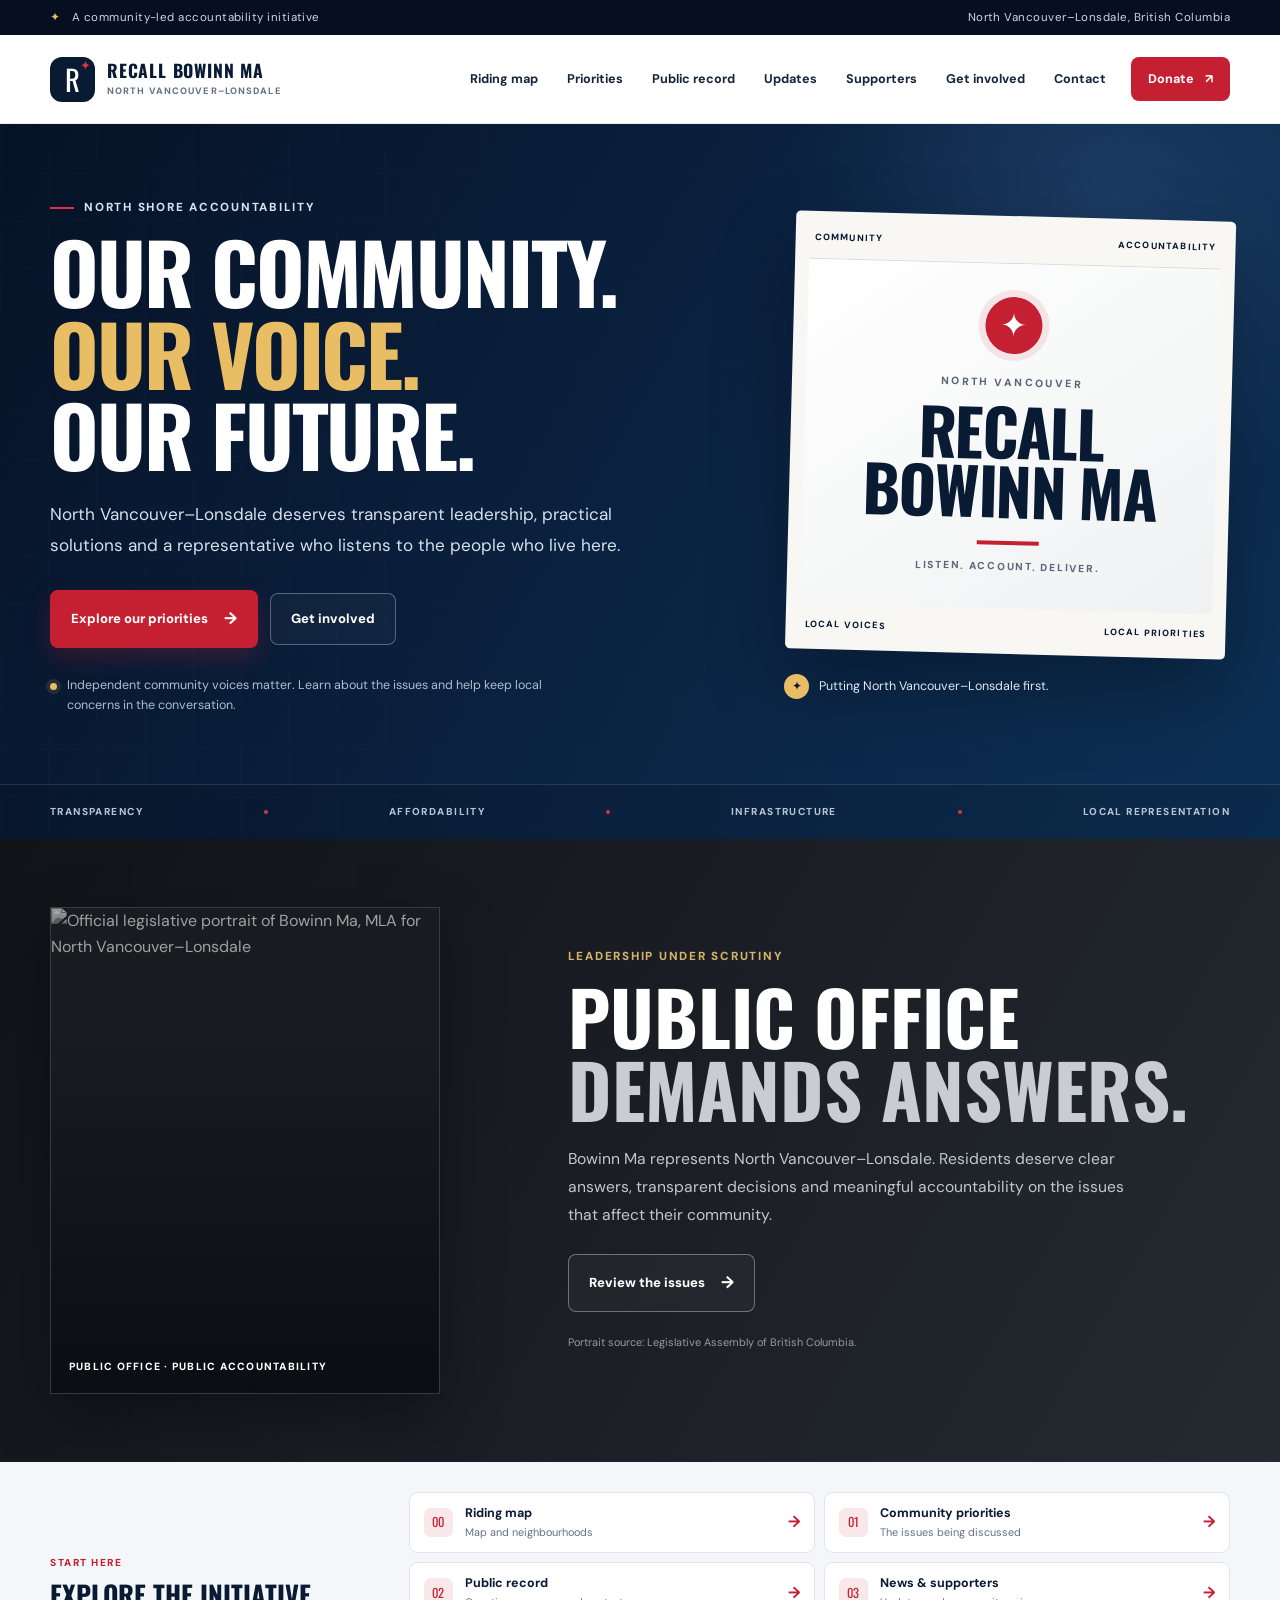
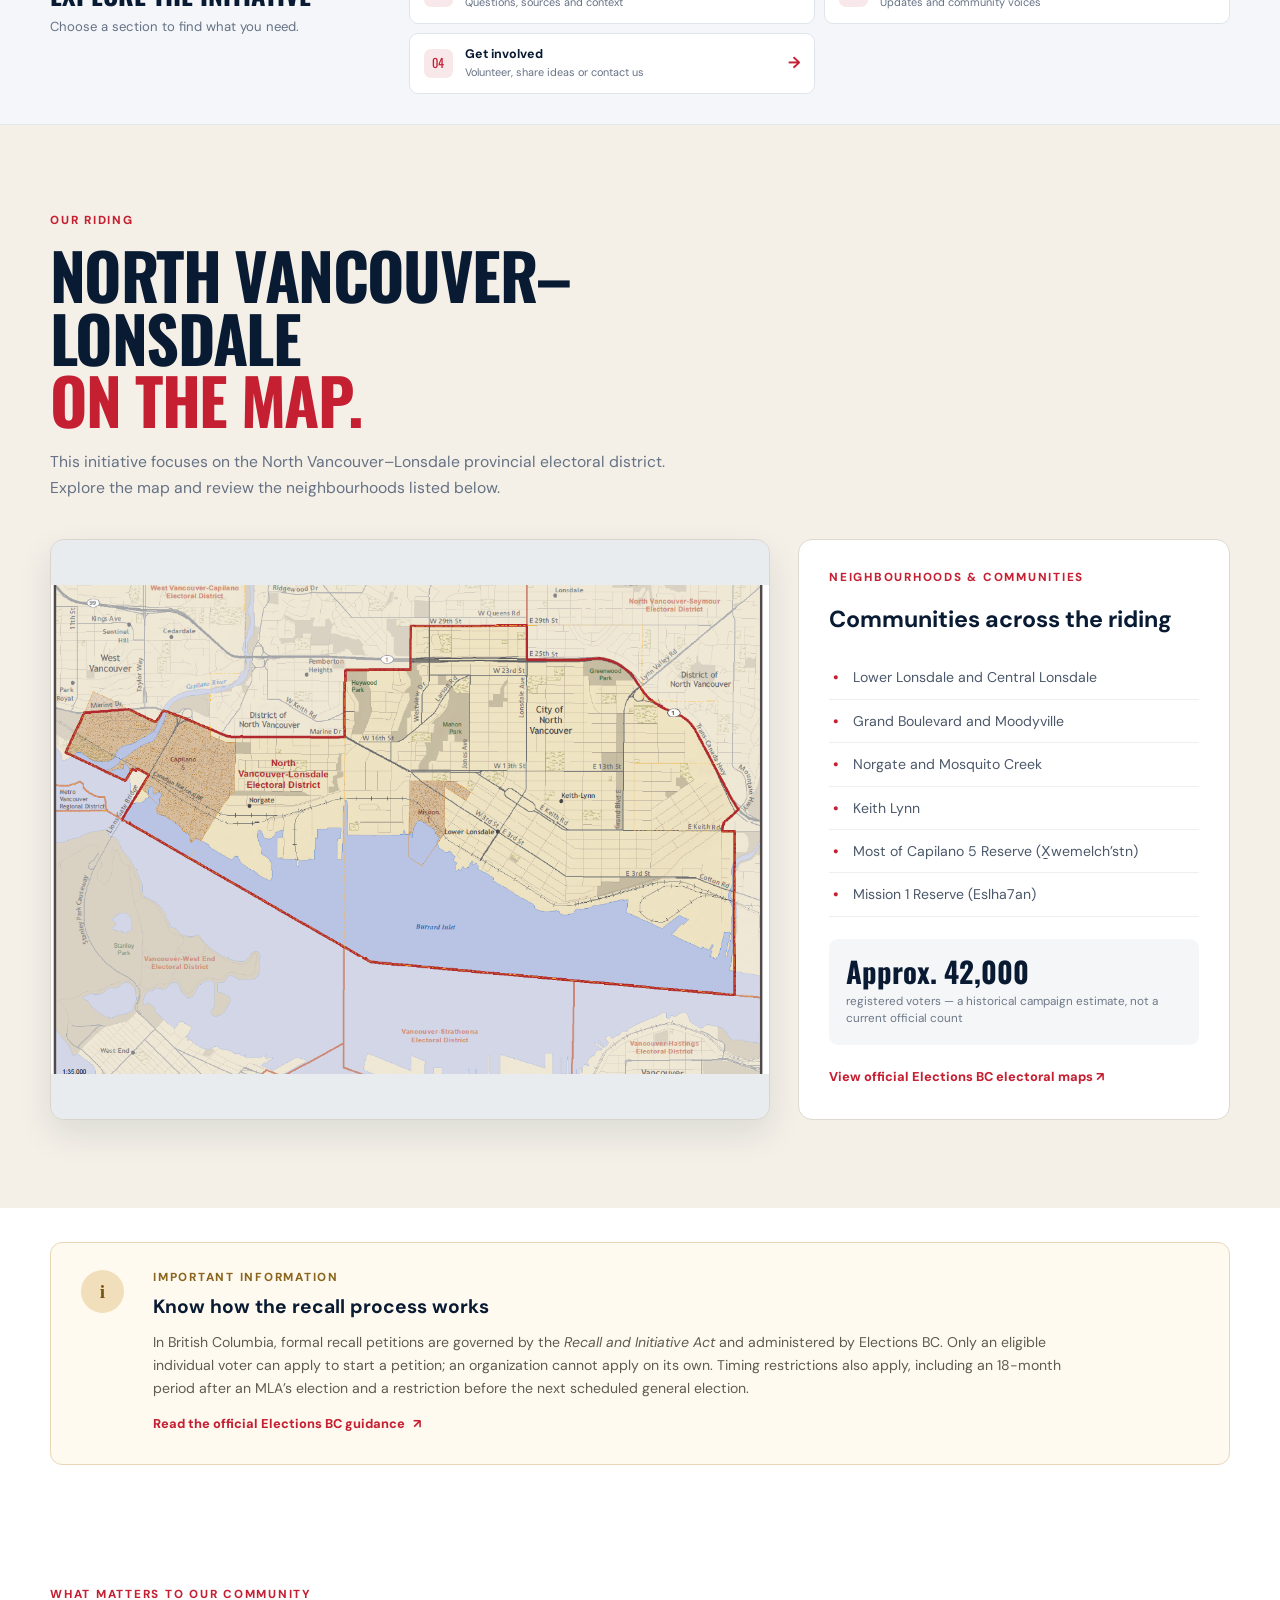
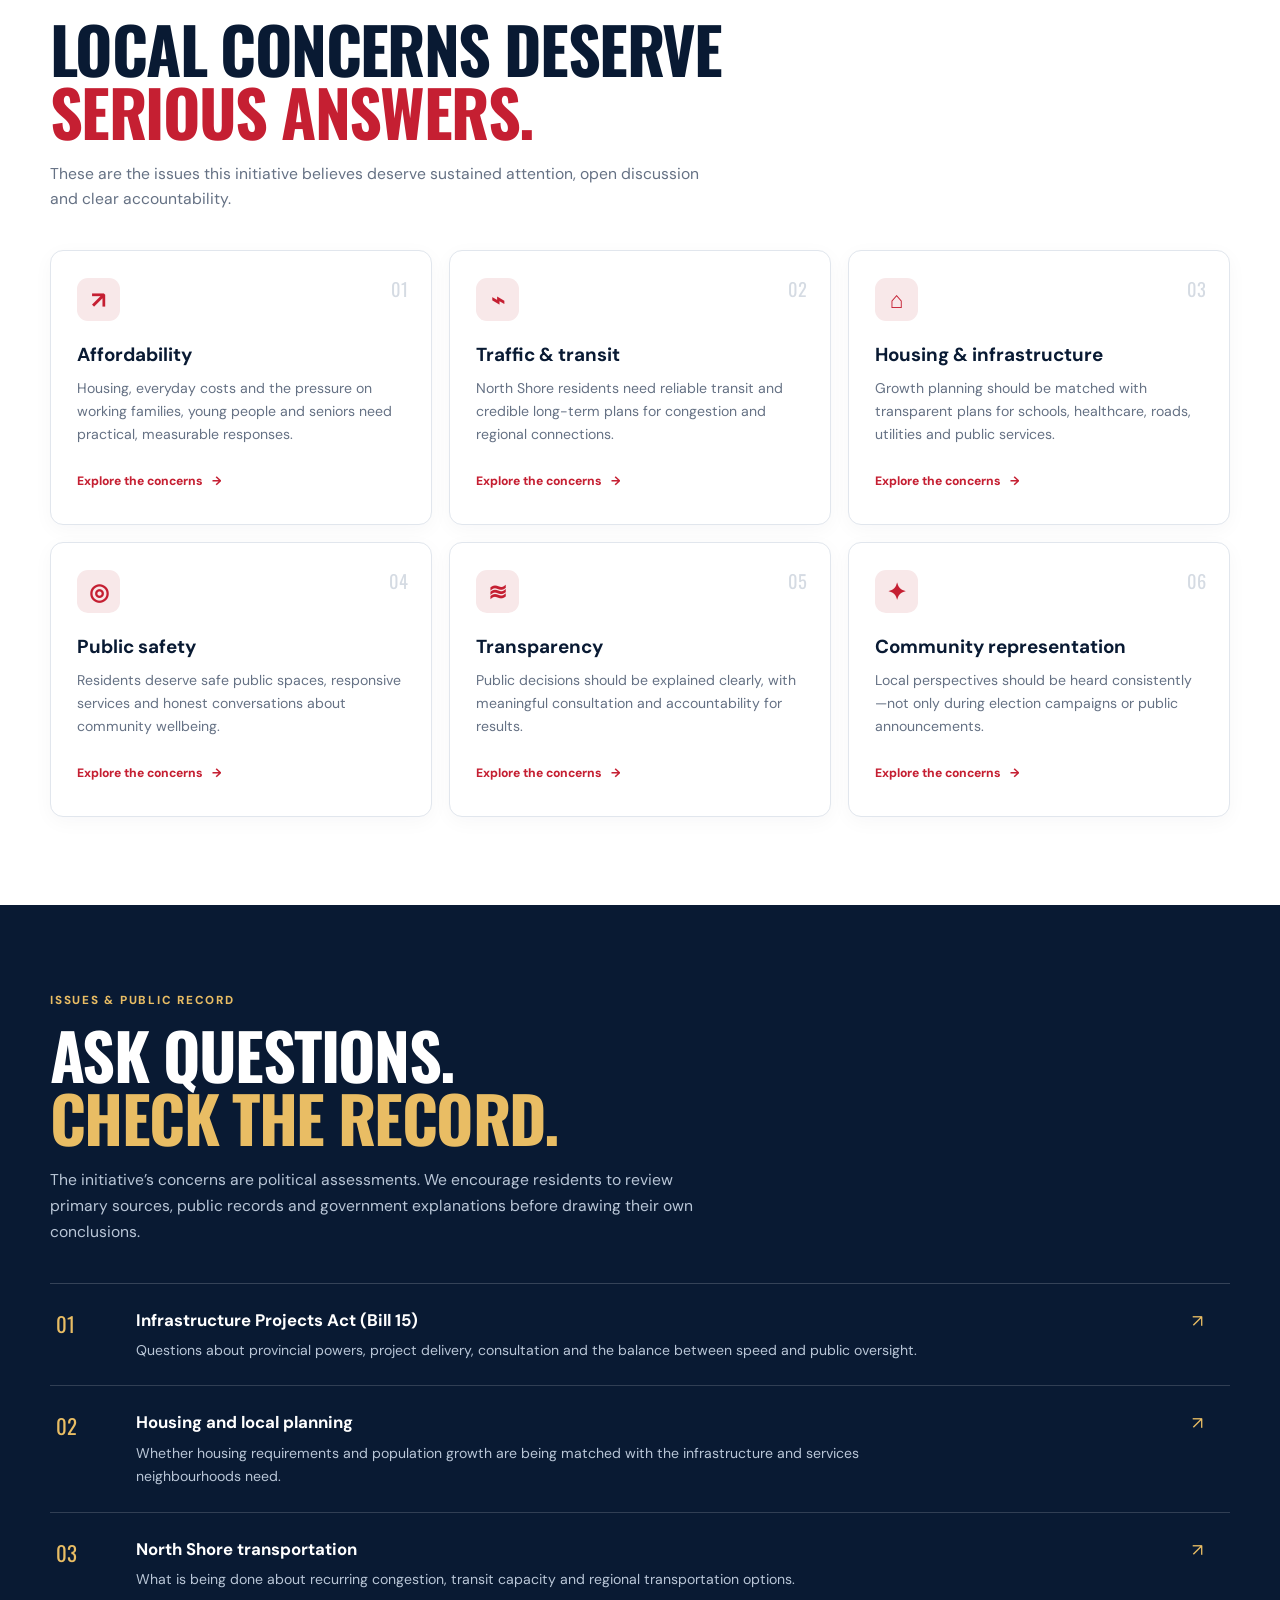
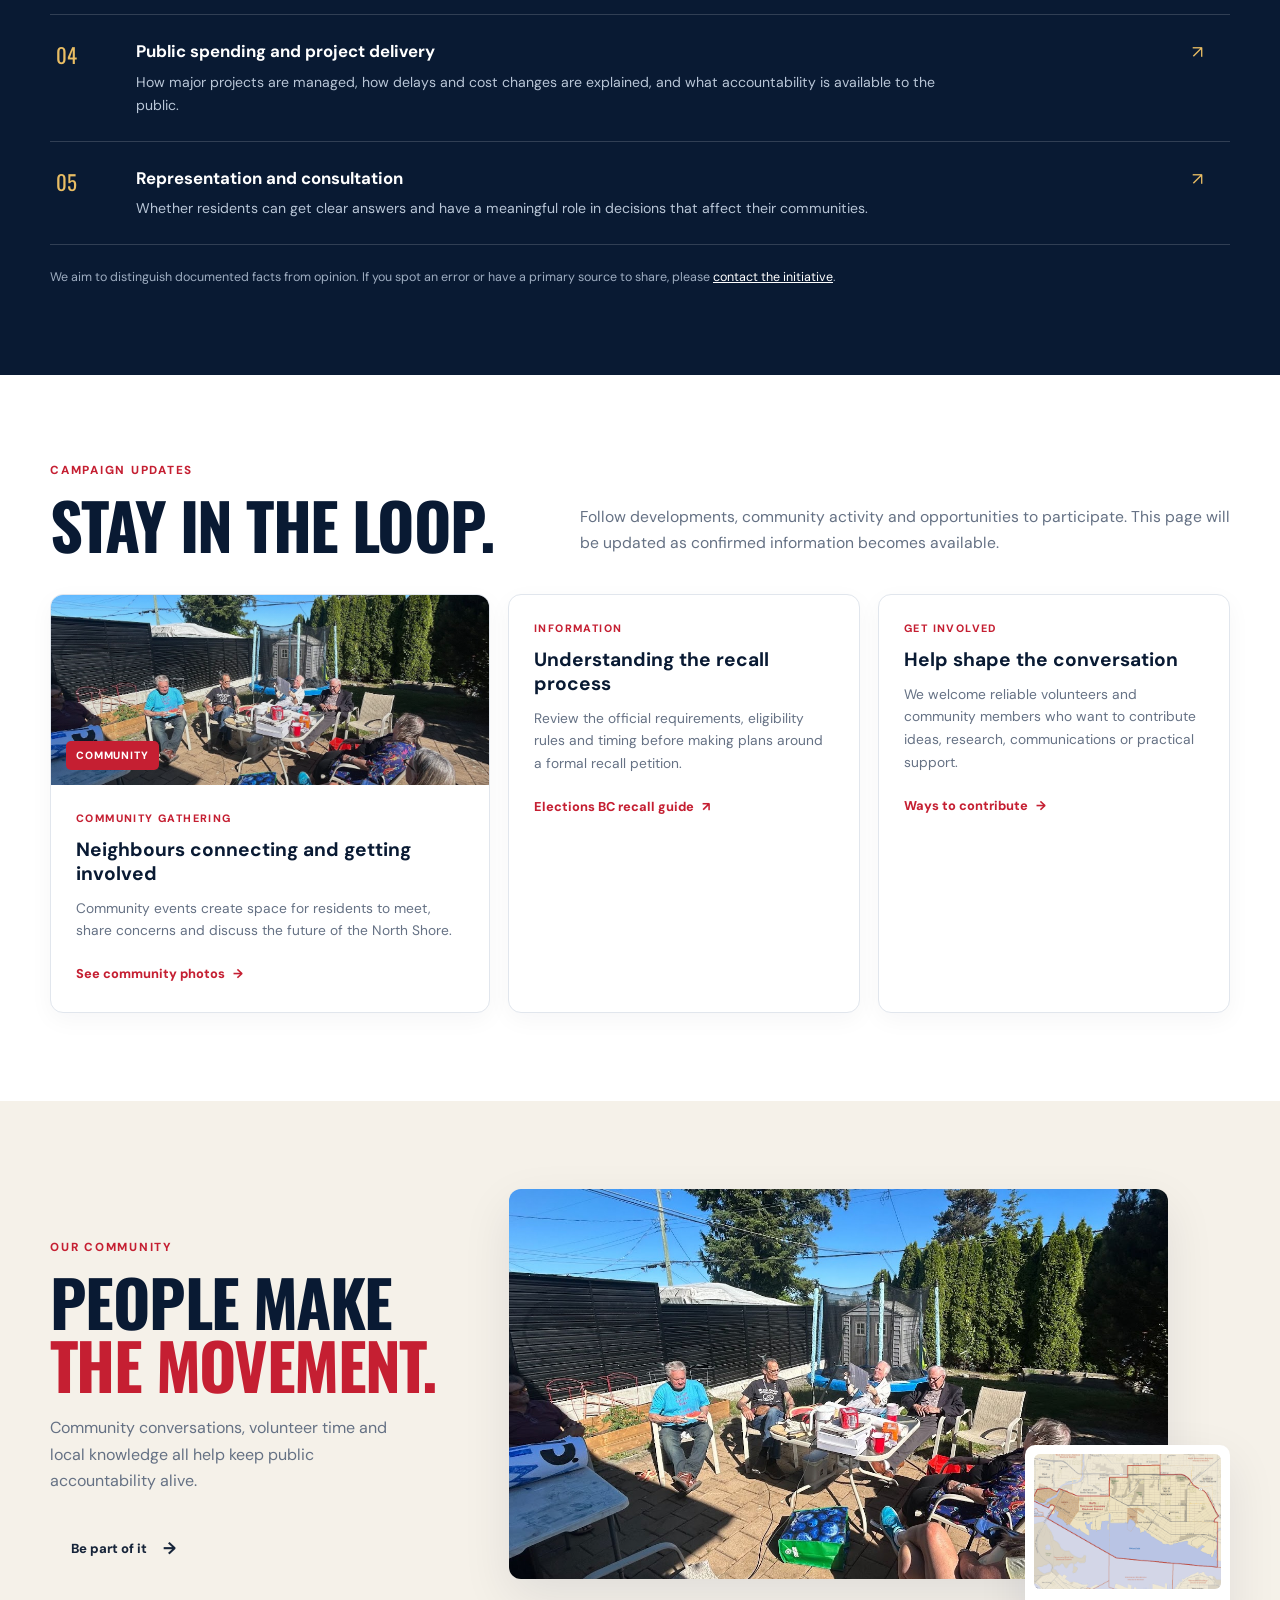
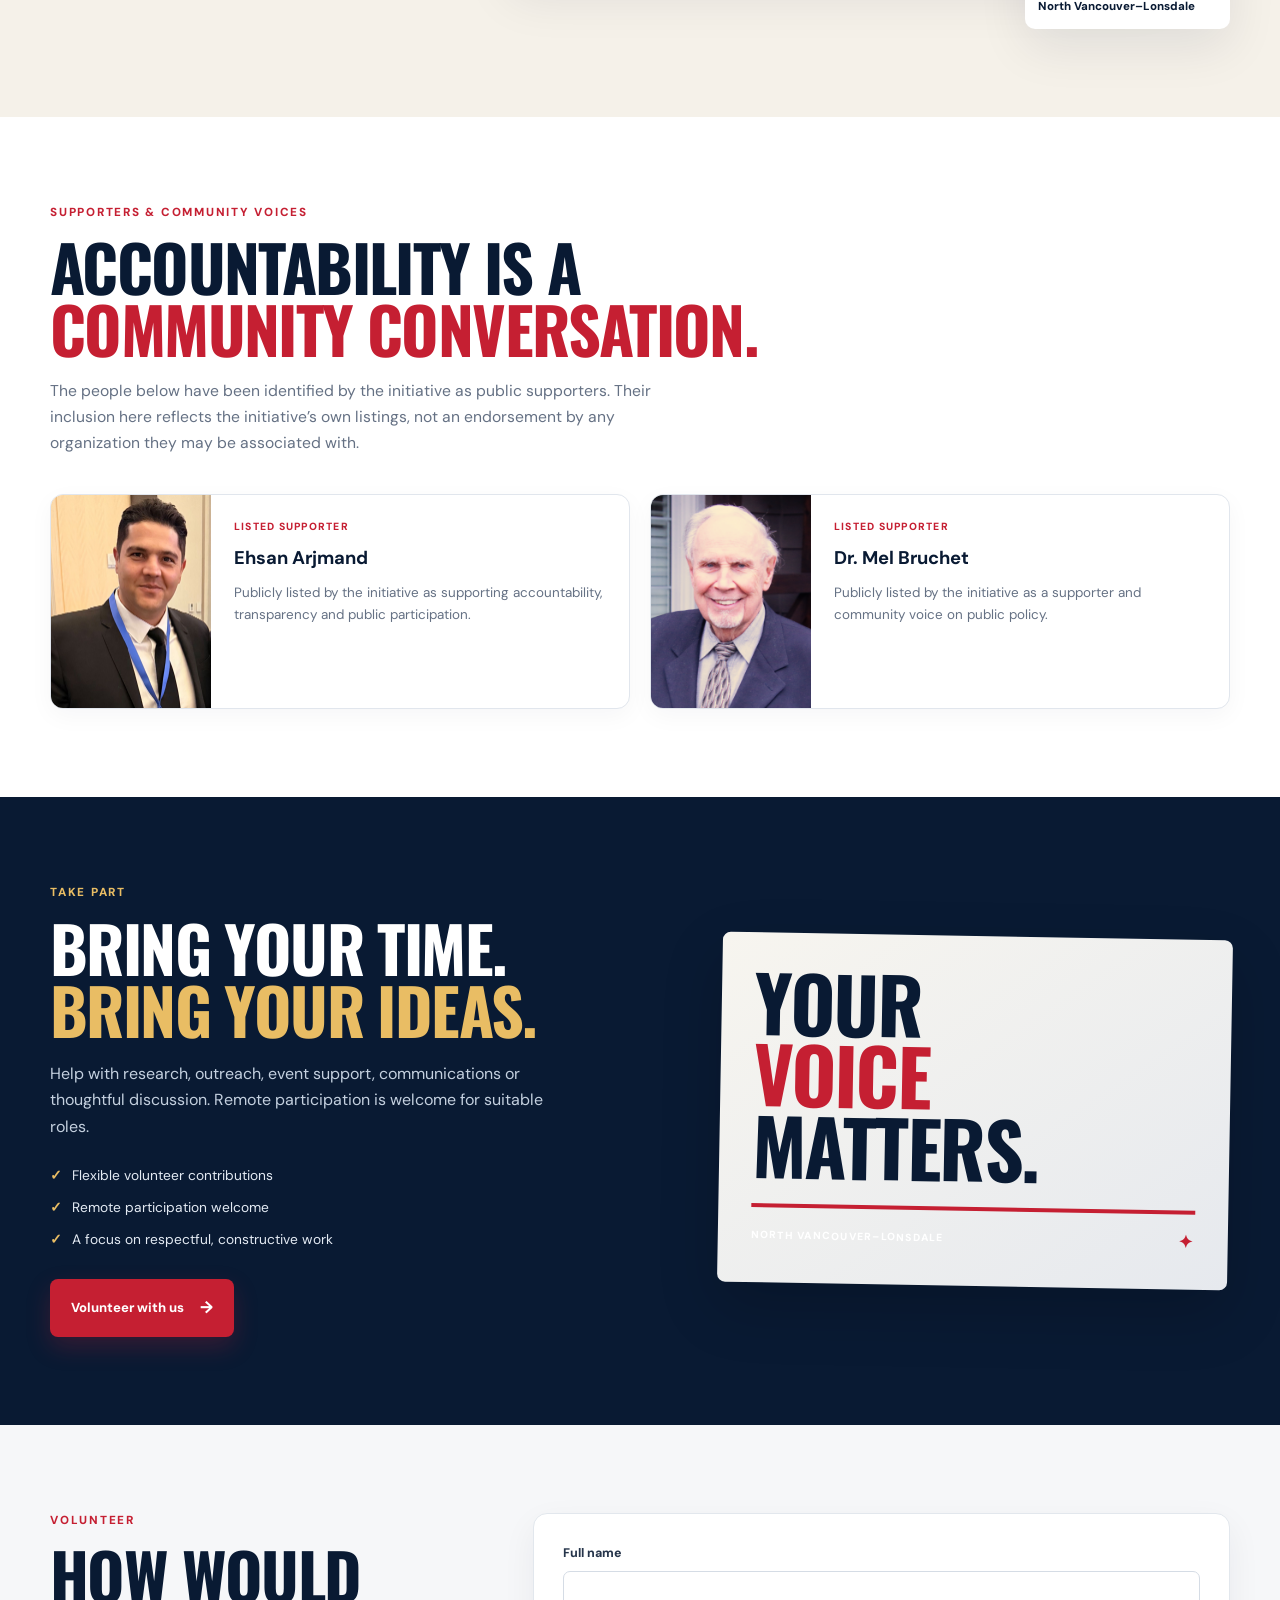
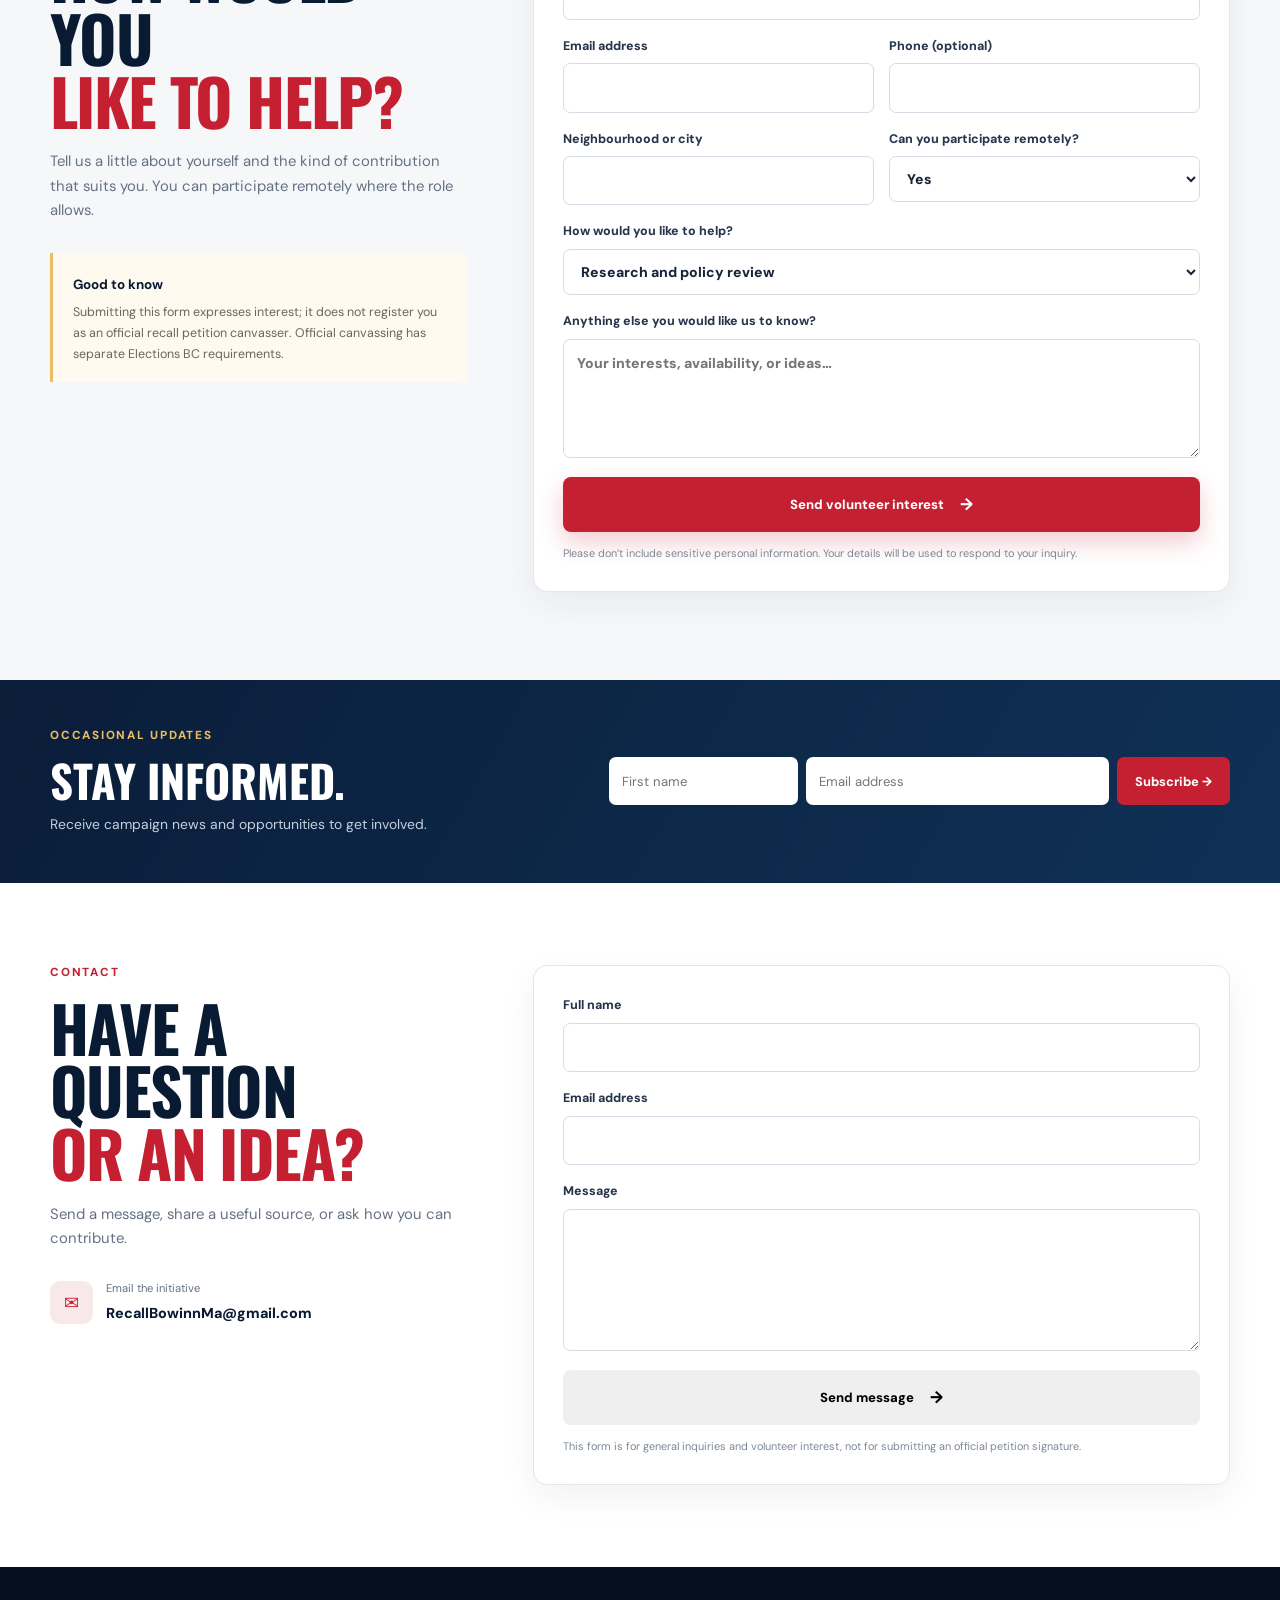
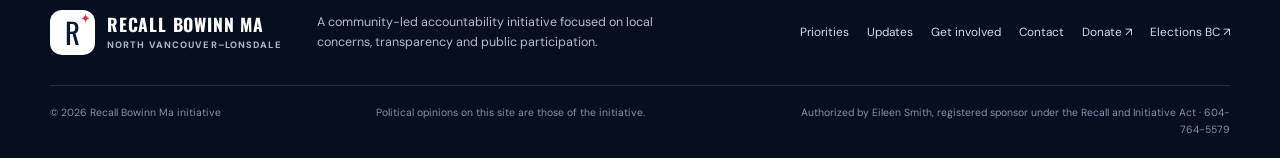
==== index.html @ ebb0fa72 "Move Bowinn Ma portrait directly below homepage hero" ====
<!doctype html>
<html lang="en"><head>
<meta charset="utf-8"><meta name="viewport" content="width=device-width, initial-scale=1"><meta name="theme-color" content="#091a33">
<meta name="description" content="A community-led accountability initiative for North Vancouver–Lonsdale. Learn about the issues, follow updates, and get involved.">
<meta property="og:title" content="Recall Bowinn Ma | North Vancouver–Lonsdale"><meta property="og:description" content="Community accountability. Local voices. A more responsive North Shore."><meta property="og:type" content="website">
<title>Recall Bowinn Ma | North Vancouver–Lonsdale</title><link rel="preconnect" href="https://fonts.googleapis.com"><link rel="preconnect" href="https://fonts.gstatic.com" crossorigin><link href="https://fonts.googleapis.com/css2?family=DM+Sans:wght@400;500;600;700;800&family=Oswald:wght@500;600;700&display=swap" rel="stylesheet"><link rel="stylesheet" href="/style.css?v=20261011-6"></head>
<body><a class="skip-link" href="#main">Skip to content</a>
<div class="topline"><div class="container topline-inner"><span><span class="maple">✦</span> A community-led accountability initiative</span><span>North Vancouver–Lonsdale, British Columbia</span></div></div>
<header class="site-header"><div class="container nav-wrap"><a class="brand" href="#home" aria-label="Recall Bowinn Ma home"><span class="brand-mark" aria-hidden="true">R<span>✦</span></span><span class="brand-copy"><strong>RECALL BOWINN MA</strong><small>NORTH VANCOUVER–LONSDALE</small></span></a><button class="menu-toggle" type="button" aria-label="Open navigation" aria-expanded="false" aria-controls="primary-nav"><span></span><span></span><span></span></button><nav id="primary-nav" class="primary-nav" aria-label="Main navigation"><a href="#riding">Riding map</a><a href="#priorities">Priorities</a><a href="#record">Public record</a><a href="#updates">Updates</a><a href="#endorsements">Supporters</a><a href="#get-involved">Get involved</a><a href="#contact">Contact</a><a class="nav-cta" href="https://gr1qw52tdo.zite.so/" target="_blank" rel="noopener noreferrer">Donate <span aria-hidden="true">↗</span></a></nav></div></header>
<main id="main">
<section class="hero" id="home"><div class="hero-glow"></div><div class="hero-grid-pattern"></div><div class="container hero-layout"><div class="hero-copy"><p class="eyebrow eyebrow-light"><span></span> North Shore accountability</p><h1>OUR COMMUNITY.<br><em>OUR VOICE.</em><br>OUR FUTURE.</h1><p class="hero-lede">North Vancouver–Lonsdale deserves transparent leadership, practical solutions and a representative who listens to the people who live here.</p><div class="hero-actions"><a class="button button-red" href="#priorities">Explore our priorities <span>→</span></a><a class="button button-ghost" href="#get-involved">Get involved</a></div><div class="hero-note"><span class="note-dot"></span><span>Independent community voices matter. Learn about the issues and help keep local concerns in the conversation.</span></div></div><div class="hero-visual" aria-label="Recall Bowinn Ma campaign graphic"><div class="visual-frame"><div class="visual-top"><span>COMMUNITY</span><span>ACCOUNTABILITY</span></div><div class="visual-centre"><div class="maple-emblem">✦</div><p class="visual-small">NORTH VANCOUVER</p><strong>RECALL<br>BOWINN MA</strong><span class="visual-rule"></span><p class="visual-bottom">LISTEN. ACCOUNT. DELIVER.</p></div><div class="visual-bottom-bar"><span>LOCAL VOICES</span><span>LOCAL PRIORITIES</span></div></div><div class="visual-caption"><span class="caption-mark">✦</span><span>Putting North Vancouver–Lonsdale first.</span></div></div></div><div class="hero-footer"><div class="container hero-footer-inner"><span>TRANSPARENCY</span><i></i><span>AFFORDABILITY</span><i></i><span>INFRASTRUCTURE</span><i></i><span>LOCAL REPRESENTATION</span></div></div></section>
<section class="leadership-feature" aria-labelledby="leadership-title"><div class="container leadership-layout"><div class="leadership-portrait"><img src="https://bowinnma.bcndp.ca/sites/default/files/headshots/bowinnma_nvl_websiteheadshot-1000x1000px_0.jpg" alt="Official legislative portrait of Bowinn Ma, MLA for North Vancouver–Lonsdale" loading="lazy"><span class="portrait-label">PUBLIC OFFICE · PUBLIC ACCOUNTABILITY</span></div><div class="leadership-copy"><p class="eyebrow eyebrow-light">Leadership under scrutiny</p><h2 id="leadership-title">Public office<br><span>demands answers.</span></h2><p>Bowinn Ma represents North Vancouver–Lonsdale. Residents deserve clear answers, transparent decisions and meaningful accountability on the issues that affect their community.</p><a class="button button-ghost" href="#record">Review the issues <span>→</span></a><p class="portrait-credit">Portrait source: Legislative Assembly of British Columbia.</p></div></div></section>
<section class="site-guide" aria-label="Explore the website"><div class="container site-guide-inner"><div class="site-guide-heading"><span class="guide-kicker">START HERE</span><h2>Explore the initiative</h2><p>Choose a section to find what you need.</p></div><nav class="guide-links" aria-label="Quick links"><a href="#riding"><span class="guide-number">00</span><span><strong>Riding map</strong><small>Map and neighbourhoods</small></span><b aria-hidden="true">→</b></a><a href="#priorities"><span class="guide-number">01</span><span><strong>Community priorities</strong><small>The issues being discussed</small></span><b aria-hidden="true">→</b></a><a href="#record"><span class="guide-number">02</span><span><strong>Public record</strong><small>Questions, sources and context</small></span><b aria-hidden="true">→</b></a><a href="#updates"><span class="guide-number">03</span><span><strong>News & supporters</strong><small>Updates and community voices</small></span><b aria-hidden="true">→</b></a><a href="#get-involved"><span class="guide-number">04</span><span><strong>Get involved</strong><small>Volunteer, share ideas or contact us</small></span><b aria-hidden="true">→</b></a></nav></div></section>
<section class="section section-cream restored-riding" id="riding"><div class="container"><div class="section-heading"><p class="eyebrow">Our riding</p><h2>North Vancouver–Lonsdale<br><span>on the map.</span></h2><p>This initiative focuses on the North Vancouver–Lonsdale provincial electoral district. Explore the map and review the neighbourhoods listed below.</p></div><div class="riding-restored-layout"><figure class="riding-restored-map"><img src="949ea614-f9a5-40ed-b8c8-67d624c22e9e.png" alt="Map associated with the North Vancouver–Lonsdale riding" loading="lazy"><figcaption>North Vancouver–Lonsdale riding map. For official electoral district boundaries, consult Elections BC.</figcaption></figure><div class="riding-restored-details"><p class="eyebrow">Neighbourhoods & communities</p><h3>Communities across the riding</h3><ul><li>Lower Lonsdale and Central Lonsdale</li><li>Grand Boulevard and Moodyville</li><li>Norgate and Mosquito Creek</li><li>Keith Lynn</li><li>Most of Capilano 5 Reserve (X̱wemelch’stn)</li><li>Mission 1 Reserve (Eslha7an)</li></ul><div class="riding-stat"><strong>Approx. 42,000</strong><span>registered voters — a historical campaign estimate, not a current official count</span></div><a class="text-link" href="https://elections.bc.ca/resources/maps/2024-provincial-election-maps/" target="_blank" rel="noopener noreferrer">View official Elections BC electoral maps ↗</a></div></div></div></section>
<section class="status-section"><div class="container status-card"><div class="status-icon" aria-hidden="true">i</div><div><p class="eyebrow">Important information</p><h2>Know how the recall process works</h2><p>In British Columbia, formal recall petitions are governed by the <em>Recall and Initiative Act</em> and administered by Elections BC. Only an eligible individual voter can apply to start a petition; an organization cannot apply on its own. Timing restrictions also apply, including an 18-month period after an MLA’s election and a restriction before the next scheduled general election.</p><a class="text-link" href="https://elections.bc.ca/events-services/recall/" target="_blank" rel="noopener noreferrer">Read the official Elections BC guidance <span>↗</span></a></div></div></section>
<section class="section section-light" id="priorities"><div class="container"><div class="section-heading"><p class="eyebrow">What matters to our community</p><h2>Local concerns deserve<br><span>serious answers.</span></h2><p>These are the issues this initiative believes deserve sustained attention, open discussion and clear accountability.</p></div><div class="priority-grid">
<article class="priority-card"><span class="priority-number">01</span><div class="priority-icon">↗</div><h3>Affordability</h3><p>Housing, everyday costs and the pressure on working families, young people and seniors need practical, measurable responses.</p><a href="#record">Explore the concerns <span>→</span></a></article>
<article class="priority-card"><span class="priority-number">02</span><div class="priority-icon">⌁</div><h3>Traffic & transit</h3><p>North Shore residents need reliable transit and credible long-term plans for congestion and regional connections.</p><a href="#record">Explore the concerns <span>→</span></a></article>
<article class="priority-card"><span class="priority-number">03</span><div class="priority-icon">⌂</div><h3>Housing & infrastructure</h3><p>Growth planning should be matched with transparent plans for schools, healthcare, roads, utilities and public services.</p><a href="#record">Explore the concerns <span>→</span></a></article>
<article class="priority-card"><span class="priority-number">04</span><div class="priority-icon">◎</div><h3>Public safety</h3><p>Residents deserve safe public spaces, responsive services and honest conversations about community wellbeing.</p><a href="#record">Explore the concerns <span>→</span></a></article>
<article class="priority-card"><span class="priority-number">05</span><div class="priority-icon">≋</div><h3>Transparency</h3><p>Public decisions should be explained clearly, with meaningful consultation and accountability for results.</p><a href="#record">Explore the concerns <span>→</span></a></article>
<article class="priority-card"><span class="priority-number">06</span><div class="priority-icon">✦</div><h3>Community representation</h3><p>Local perspectives should be heard consistently—not only during election campaigns or public announcements.</p><a href="#record">Explore the concerns <span>→</span></a></article>
</div></div></section>
<section class="section section-navy" id="record"><div class="container"><div class="section-heading section-heading-light"><p class="eyebrow eyebrow-gold">Issues & public record</p><h2>Ask questions.<br><span>Check the record.</span></h2><p>The initiative’s concerns are political assessments. We encourage residents to review primary sources, public records and government explanations before drawing their own conclusions.</p></div><div class="record-list">
<article><span class="record-index">01</span><div><h3>Infrastructure Projects Act (Bill 15)</h3><p>Questions about provincial powers, project delivery, consultation and the balance between speed and public oversight.</p></div><span class="record-arrow">↗</span></article>
<article><span class="record-index">02</span><div><h3>Housing and local planning</h3><p>Whether housing requirements and population growth are being matched with the infrastructure and services neighbourhoods need.</p></div><span class="record-arrow">↗</span></article>
<article><span class="record-index">03</span><div><h3>North Shore transportation</h3><p>What is being done about recurring congestion, transit capacity and regional transportation options.</p></div><span class="record-arrow">↗</span></article>
<article><span class="record-index">04</span><div><h3>Public spending and project delivery</h3><p>How major projects are managed, how delays and cost changes are explained, and what accountability is available to the public.</p></div><span class="record-arrow">↗</span></article>
<article><span class="record-index">05</span><div><h3>Representation and consultation</h3><p>Whether residents can get clear answers and have a meaningful role in decisions that affect their communities.</p></div><span class="record-arrow">↗</span></article>
</div><p class="source-note">We aim to distinguish documented facts from opinion. If you spot an error or have a primary source to share, please <a href="#contact">contact the initiative</a>.</p></div></section>
<section class="section section-light" id="updates"><div class="container"><div class="section-heading heading-row"><div><p class="eyebrow">Campaign updates</p><h2>Stay in the loop.</h2></div><p>Follow developments, community activity and opportunities to participate. This page will be updated as confirmed information becomes available.</p></div><div class="updates-grid">
<article class="update-card update-feature"><div class="update-image bbq-image"><span class="image-tag">Community</span></div><div class="update-content"><p class="update-meta">Community gathering</p><h3>Neighbours connecting and getting involved</h3><p>Community events create space for residents to meet, share concerns and discuss the future of the North Shore.</p><a class="text-link" href="#photos">See community photos <span>→</span></a></div></article>
<article class="update-card"><div class="update-content"><p class="update-meta">Information</p><h3>Understanding the recall process</h3><p>Review the official requirements, eligibility rules and timing before making plans around a formal recall petition.</p><a class="text-link" href="https://elections.bc.ca/events-services/recall/" target="_blank" rel="noopener noreferrer">Elections BC recall guide <span>↗</span></a></div></article>
<article class="update-card"><div class="update-content"><p class="update-meta">Get involved</p><h3>Help shape the conversation</h3><p>We welcome reliable volunteers and community members who want to contribute ideas, research, communications or practical support.</p><a class="text-link" href="#get-involved">Ways to contribute <span>→</span></a></div></article>
</div></div></section>
<section class="section section-cream" id="photos"><div class="container photo-layout"><div class="photo-copy"><p class="eyebrow">Our community</p><h2>People make<br><span>the movement.</span></h2><p>Community conversations, volunteer time and local knowledge all help keep public accountability alive.</p><a class="button button-dark" href="#get-involved">Be part of it <span>→</span></a></div><div class="photo-stack"><img src="cd34ea15-e9c9-4f80-8677-8fd34706819d.png" alt="Supporters gathering at a community barbecue" loading="lazy"><div class="photo-inset"><img src="949ea614-f9a5-40ed-b8c8-67d624c22e9e.png" alt="Map image associated with the North Vancouver–Lonsdale area" loading="lazy"><p>North Vancouver–Lonsdale</p></div></div></div></section>
<section class="section section-light" id="endorsements"><div class="container"><div class="section-heading"><p class="eyebrow">Supporters & community voices</p><h2>Accountability is a<br><span>community conversation.</span></h2><p>The people below have been identified by the initiative as public supporters. Their inclusion here reflects the initiative’s own listings, not an endorsement by any organization they may be associated with.</p></div><div class="supporter-grid">
<article class="supporter-card"><img src="4839a9df-4885-4670-98ea-22979ef70a81.png" alt="Ehsan Arjmand" loading="lazy"><div><p class="supporter-label">Listed supporter</p><h3>Ehsan Arjmand</h3><p>Publicly listed by the initiative as supporting accountability, transparency and public participation.</p></div></article>
<article class="supporter-card"><img src="7efb8577-2a38-4503-b669-475c6c98a6f7.png" alt="Dr. Mel Bruchet" loading="lazy"><div><p class="supporter-label">Listed supporter</p><h3>Dr. Mel Bruchet</h3><p>Publicly listed by the initiative as a supporter and community voice on public policy.</p></div></article>
</div></div></section>
<section class="section section-navy involvement-section" id="get-involved"><div class="container involvement-layout"><div class="involvement-copy"><p class="eyebrow eyebrow-gold">Take part</p><h2>Bring your time.<br><span>Bring your ideas.</span></h2><p>Help with research, outreach, event support, communications or thoughtful discussion. Remote participation is welcome for suitable roles.</p><div class="involvement-points"><p><span>✓</span> Flexible volunteer contributions</p><p><span>✓</span> Remote participation welcome</p><p><span>✓</span> A focus on respectful, constructive work</p></div><a class="button button-red" href="#volunteer">Volunteer with us <span>→</span></a></div><div class="involvement-art"><div class="art-big">YOUR<br><em>VOICE</em><br>MATTERS.</div><div class="art-caption">NORTH VANCOUVER–LONSDALE <span>✦</span></div></div></div></section>
<section class="section section-light form-section" id="volunteer"><div class="container form-layout"><div class="form-intro"><p class="eyebrow">Volunteer</p><h2>How would you<br><span>like to help?</span></h2><p>Tell us a little about yourself and the kind of contribution that suits you. You can participate remotely where the role allows.</p><div class="form-note"><strong>Good to know</strong><p>Submitting this form expresses interest; it does not register you as an official recall petition canvasser. Official canvassing has separate Elections BC requirements.</p></div></div>
<form class="site-form" action="https://formsubmit.co/RecallBowinnMa@gmail.com" method="POST"><input type="hidden" name="_subject" value="Recall Campaign Volunteer Interest"><input type="hidden" name="_template" value="table"><input type="hidden" name="_next" value="https://recallbowinnma.ca/#volunteer"><input type="text" name="_honey" class="honeypot" tabindex="-1" autocomplete="off" aria-hidden="true"><label>Full name<input name="Full name" autocomplete="name" required></label><div class="field-pair"><label>Email address<input type="email" name="email" autocomplete="email" required></label><label>Phone (optional)<input type="tel" name="Phone" autocomplete="tel"></label></div><div class="field-pair"><label>Neighbourhood or city<input name="Neighbourhood"></label><label>Can you participate remotely?<select name="Remote participation"><option>Yes</option><option>Sometimes</option><option>Prefer in person</option></select></label></div><label>How would you like to help?<select name="Volunteer interests"><option>Research and policy review</option><option>Communications and social media</option><option>Event support</option><option>Community outreach</option><option>Administration and coordination</option><option>Advisory board interest</option><option>Wherever needed</option></select></label><label>Anything else you would like us to know?<textarea name="Message" rows="4" placeholder="Your interests, availability, or ideas…"></textarea></label><button class="button button-red button-submit" type="submit">Send volunteer interest <span>→</span></button><p class="privacy-note">Please don’t include sensitive personal information. Your details will be used to respond to your inquiry.</p></form></div></section>
<section class="newsletter-section" id="newsletter"><div class="container newsletter-layout"><div><p class="eyebrow eyebrow-gold">Occasional updates</p><h2>Stay informed.</h2><p>Receive campaign news and opportunities to get involved.</p></div><form action="https://formsubmit.co/RecallBowinnMa@gmail.com" method="POST" class="newsletter-form"><input type="hidden" name="_subject" value="Recall Campaign Newsletter Signup"><input type="hidden" name="_template" value="table"><input type="hidden" name="_next" value="https://recallbowinnma.ca/#newsletter"><input type="text" name="_honey" class="honeypot" tabindex="-1" autocomplete="off" aria-hidden="true"><label class="visually-hidden" for="newsletter-name">First name</label><input id="newsletter-name" name="First name" placeholder="First name" autocomplete="given-name" required><label class="visually-hidden" for="newsletter-email">Email address</label><input id="newsletter-email" type="email" name="email" placeholder="Email address" autocomplete="email" required><button type="submit">Subscribe <span>→</span></button></form></div></section>
<section class="section section-light contact-section" id="contact"><div class="container contact-layout"><div><p class="eyebrow">Contact</p><h2>Have a question<br><span>or an idea?</span></h2><p>Send a message, share a useful source, or ask how you can contribute.</p><div class="contact-email"><span class="contact-icon">✉</span><div><small>Email the initiative</small><a href="mailto:RecallBowinnMa@gmail.com">RecallBowinnMa@gmail.com</a></div></div></div>
<form class="site-form contact-form" action="https://formsubmit.co/RecallBowinnMa@gmail.com" method="POST"><input type="hidden" name="_subject" value="Website Contact Message"><input type="hidden" name="_template" value="table"><input type="hidden" name="_next" value="https://recallbowinnma.ca/#contact"><input type="text" name="_honey" class="honeypot" tabindex="-1" autocomplete="off" aria-hidden="true"><label>Full name<input name="Full name" autocomplete="name" required></label><label>Email address<input type="email" name="email" autocomplete="email" required></label><label>Message<textarea name="Message" rows="5" required></textarea></label><button class="button button-dark button-submit" type="submit">Send message <span>→</span></button><p class="privacy-note">This form is for general inquiries and volunteer interest, not for submitting an official petition signature.</p></form></div></section>
</main>
<footer class="site-footer"><div class="container footer-main"><a class="brand brand-footer" href="#home"><span class="brand-mark" aria-hidden="true">R<span>✦</span></span><span class="brand-copy"><strong>RECALL BOWINN MA</strong><small>NORTH VANCOUVER–LONSDALE</small></span></a><p>A community-led accountability initiative focused on local concerns, transparency and public participation.</p><div class="footer-links"><a href="#priorities">Priorities</a><a href="#updates">Updates</a><a href="#get-involved">Get involved</a><a href="#contact">Contact</a><a href="https://gr1qw52tdo.zite.so/" target="_blank" rel="noopener noreferrer">Donate ↗</a><a href="https://elections.bc.ca/events-services/recall/" target="_blank" rel="noopener noreferrer">Elections BC ↗</a></div></div><div class="container footer-bottom"><span>© <span id="year">2026</span> Recall Bowinn Ma initiative</span><span>Political opinions on this site are those of the initiative.</span><span>Authorized by Eileen Smith, registered sponsor under the Recall and Initiative Act · 604-764-5579</span></div></footer><script src="/site.js?v=20261011-5"></script></body></html>
---- style.css ----
:root{--navy:#091a33;--navy-2:#102b50;--navy-3:#183a64;--red:#c51f32;--red-bright:#e03142;--gold:#e9bd64;--cream:#f5f1e9;--paper:#fff;--ink:#17253a;--muted:#657184;--line:#e1e6ed;--shadow:0 18px 50px rgba(9,26,51,.09);--max:1180px}*{box-sizing:border-box}html{scroll-behavior:smooth;scroll-padding-top:100px}body{margin:0;background:#fff;color:var(--ink);font-family:"DM Sans",Arial,sans-serif;line-height:1.65;-webkit-font-smoothing:antialiased}img{display:block;max-width:100%}a{color:inherit}button,input,select,textarea{font:inherit}.container{width:min(var(--max),calc(100% - 44px));margin-inline:auto}.skip-link{position:absolute;left:12px;top:-60px;z-index:999;background:#fff;padding:12px 16px;border-radius:8px}.skip-link:focus{top:12px}.topline{background:#050f20;color:#cbd6e5;font-size:.72rem;letter-spacing:.04em}.topline-inner{min-height:35px;display:flex;align-items:center;justify-content:space-between;gap:18px}.maple{color:var(--gold);margin-right:8px}.site-header{position:sticky;top:0;z-index:100;background:rgba(255,255,255,.96);backdrop-filter:blur(14px);border-bottom:1px solid rgba(14,36,67,.09)}.nav-wrap{display:flex;align-items:center;justify-content:space-between;gap:24px;min-height:88px}.brand{display:flex;align-items:center;gap:12px;text-decoration:none;flex-shrink:0}.brand-mark{position:relative;display:grid;place-items:center;width:45px;height:45px;background:var(--navy);color:white;border-radius:12px;font-family:Oswald,sans-serif;font-size:1.8rem;line-height:1}.brand-mark span{position:absolute;right:4px;top:2px;color:var(--red-bright);font-size:.8rem}.brand-copy{display:flex;flex-direction:column;line-height:1.2}.brand-copy strong{font-family:Oswald,sans-serif;font-size:1.1rem;letter-spacing:.045em;color:var(--navy)}.brand-copy small{margin-top:5px;font-size:.58rem;font-weight:800;letter-spacing:.12em;color:#667286}.primary-nav{display:flex;align-items:center;gap:5px}.primary-nav>a{font-size:.79rem;font-weight:700;text-decoration:none;padding:10px 12px;border-radius:8px;transition:background .2s,color .2s;white-space:nowrap}.primary-nav>a:hover{background:#f4f5f8;color:var(--red)}.primary-nav .nav-cta{margin-left:8px;color:white;background:var(--red);padding:12px 17px}.primary-nav .nav-cta:hover{background:#a91627;color:#fff}.nav-cta span{margin-left:8px}.menu-toggle{display:none;border:1px solid var(--line);background:white;border-radius:9px;width:46px;height:42px;padding:10px;cursor:pointer}.menu-toggle span{display:block;height:2px;background:var(--navy);margin:5px 0;border-radius:2px}.hero{position:relative;overflow:hidden;background:linear-gradient(120deg,#061226 0%,#0b2444 58%,#0c3156 100%);color:white}.hero-glow{position:absolute;width:660px;height:660px;border-radius:50%;right:-160px;top:-260px;background:radial-gradient(circle,rgba(74,116,170,.26),transparent 68%);pointer-events:none}.hero-grid-pattern{position:absolute;inset:0;opacity:.16;background-image:linear-gradient(rgba(255,255,255,.08) 1px,transparent 1px),linear-gradient(90deg,rgba(255,255,255,.08) 1px,transparent 1px);background-size:48px 48px;mask-image:linear-gradient(90deg,black,transparent)}.hero-layout{position:relative;z-index:1;display:grid;grid-template-columns:1.15fr .85fr;align-items:center;gap:64px;padding:76px 0 68px}.eyebrow{margin:0 0 15px;color:var(--red);font-size:.73rem;font-weight:800;text-transform:uppercase;letter-spacing:.15em;line-height:1.3}.eyebrow-light{color:#d6e1ef;display:flex;align-items:center;gap:10px}.eyebrow-light span{width:24px;height:2px;background:var(--red-bright)}.hero h1,.section-heading h2,.photo-copy h2,.involvement-copy h2,.form-intro h2,.contact-layout h2{font-family:Oswald,Impact,sans-serif;text-transform:uppercase;letter-spacing:-.025em;font-weight:700;line-height:.98}.hero h1{font-size:clamp(3.7rem,6.5vw,6.1rem);margin:0 0 24px}.hero h1 em{font-style:normal;color:var(--gold)}.hero-lede{max-width:580px;color:#d6e0ed;font-size:1.07rem;line-height:1.8;margin:0}.hero-actions{display:flex;align-items:center;gap:12px;flex-wrap:wrap;margin-top:30px}.button{display:inline-flex;justify-content:center;align-items:center;gap:16px;padding:14px 20px;border:1px solid transparent;border-radius:8px;font-size:.82rem;font-weight:800;text-decoration:none;cursor:pointer;transition:transform .2s,background .2s,box-shadow .2s}.button:hover{transform:translateY(-2px)}.button span{font-size:1.05rem}.button-red{background:var(--red);color:#fff;box-shadow:0 10px 24px rgba(197,31,50,.23)}.button-red:hover{background:#a91627;box-shadow:0 14px 28px rgba(197,31,50,.28)}.button-ghost{color:#fff;border-color:rgba(255,255,255,.3);background:rgba(255,255,255,.03)}.button-ghost:hover{background:rgba(255,255,255,.1)}.hero-note{display:flex;align-items:flex-start;gap:10px;max-width:520px;margin-top:28px;color:#aebdd0;font-size:.78rem;line-height:1.6}.note-dot{width:7px;height:7px;flex-shrink:0;margin-top:7px;border-radius:50%;background:var(--gold);box-shadow:0 0 0 4px rgba(233,189,100,.12)}.hero-visual{max-width:440px;width:100%;justify-self:end;transform:rotate(1.5deg)}.visual-frame{padding:14px;background:#f8f7f3;color:var(--navy);box-shadow:0 35px 80px rgba(0,0,0,.28);border-radius:5px}.visual-top,.visual-bottom-bar{display:flex;justify-content:space-between;gap:10px;font-size:.57rem;letter-spacing:.13em;font-weight:800}.visual-top{padding:5px 5px 13px;border-bottom:1px solid #d8dce2}.visual-centre{min-height:345px;display:flex;align-items:center;justify-content:center;flex-direction:column;text-align:center;padding:30px 10px;background:linear-gradient(145deg,#fff,#f0f1f2)}.maple-emblem{display:grid;place-items:center;width:57px;height:57px;background:var(--red);color:white;font-size:2rem;border-radius:50%;margin-bottom:20px;box-shadow:0 0 0 7px rgba(197,31,50,.1)}.visual-small{font-size:.66rem;letter-spacing:.23em;font-weight:800;margin:0 0 10px;color:#59677c}.visual-centre strong{font-family:Oswald,sans-serif;font-size:clamp(2.8rem,5vw,4.2rem);line-height:.92;letter-spacing:-.025em}.visual-rule{height:4px;width:62px;background:var(--red);margin:22px 0 14px}.visual-bottom{font-size:.64rem;font-weight:800;letter-spacing:.17em;margin:0;color:#5b687b}.visual-bottom-bar{padding:13px 5px 3px}.visual-caption{display:flex;align-items:center;gap:10px;color:#e0e8f2;font-size:.78rem;margin:20px 0 0;transform:rotate(-1.5deg)}.caption-mark{display:grid;place-items:center;width:25px;height:25px;background:var(--gold);color:var(--navy);border-radius:50%;font-size:.75rem}.hero-footer{position:relative;border-top:1px solid rgba(255,255,255,.12);background:rgba(0,0,0,.12)}.hero-footer-inner{min-height:54px;display:flex;align-items:center;justify-content:space-between;gap:14px;color:#b7c4d5;font-size:.63rem;letter-spacing:.14em;font-weight:800}.hero-footer i{width:4px;height:4px;background:var(--red-bright);border-radius:50%}.status-section{background:#fff;padding:34px 0}.status-card{display:grid;grid-template-columns:52px 1fr;gap:20px;padding:27px 30px;border:1px solid #e7d7b7;background:#fffaf0;border-radius:12px}.status-icon{display:grid;place-items:center;width:43px;height:43px;background:#f0dfba;color:#775515;border-radius:50%;font-family:Georgia,serif;font-weight:800;font-size:1.2rem}.status-card .eyebrow{margin-bottom:6px;color:#8b651d}.status-card h2{margin:0 0 8px;font-size:1.2rem;color:var(--navy)}.status-card p:not(.eyebrow){max-width:950px;color:#5f5b50;font-size:.88rem;margin:0 0 10px}.text-link{display:inline-flex;align-items:center;gap:8px;color:var(--red);font-size:.8rem;font-weight:800;text-decoration:none}.text-link:hover{text-decoration:underline}.section{padding:88px 0}.section-light{background:#fff}.section-cream{background:var(--cream)}.section-navy{background:var(--navy);color:white}.section-heading{max-width:720px;margin-bottom:38px}.section-heading h2,.photo-copy h2,.involvement-copy h2,.form-intro h2,.contact-layout h2{font-size:clamp(2.9rem,5vw,4.7rem);margin:0 0 18px;color:var(--navy)}.section-heading h2 span,.photo-copy h2 span,.form-intro h2 span,.contact-layout h2 span{color:var(--red)}.section-heading>p:last-child{max-width:650px;color:var(--muted);margin:0;font-size:.98rem}.priority-grid{display:grid;grid-template-columns:repeat(3,1fr);gap:17px}.priority-card{position:relative;min-height:275px;padding:27px 26px 25px;border:1px solid var(--line);border-radius:13px;background:#fff;box-shadow:0 5px 20px rgba(9,26,51,.035);transition:transform .2s,box-shadow .2s,border-color .2s}.priority-card:hover{transform:translateY(-4px);box-shadow:var(--shadow);border-color:#d1d9e4}.priority-number{position:absolute;right:23px;top:23px;font-family:Oswald,sans-serif;color:#d5dbe3;font-size:1.15rem}.priority-icon{display:grid;place-items:center;width:43px;height:43px;background:#f8e8e9;color:var(--red);border-radius:11px;font-size:1.45rem;font-weight:700;margin-bottom:23px}.priority-card h3{font-size:1.18rem;line-height:1.2;margin:0 0 10px;color:var(--navy)}.priority-card p{margin:0 0 20px;color:var(--muted);font-size:.88rem}.priority-card>a{display:inline-flex;gap:9px;align-items:center;color:var(--red);font-size:.76rem;font-weight:800;text-decoration:none}.section-heading-light h2{color:white}.section-heading-light h2 span{color:var(--gold)}.section-heading-light>p:last-child{color:#b9c6d7}.eyebrow-gold{color:var(--gold)}.record-list{border-top:1px solid rgba(255,255,255,.18)}.record-list article{display:grid;grid-template-columns:60px 1fr 32px;gap:20px;align-items:start;padding:23px 6px;border-bottom:1px solid rgba(255,255,255,.16)}.record-index{font-family:Oswald,sans-serif;font-size:1.3rem;color:var(--gold)}.record-list h3{font-size:1.05rem;margin:0 0 5px;color:#fff}.record-list p{max-width:800px;margin:0;color:#b9c6d7;font-size:.88rem}.record-arrow{font-size:1.1rem;color:var(--gold)}.source-note{margin:22px 0 0;color:#9eadc1;font-size:.78rem}.source-note a{color:#fff}.heading-row{display:flex;align-items:end;justify-content:space-between;gap:35px;max-width:none}.heading-row h2{margin-bottom:0}.heading-row>p{max-width:420px;margin:0 0 5px;color:var(--muted);font-size:.9rem}.updates-grid{display:grid;grid-template-columns:1.25fr 1fr 1fr;gap:18px}.update-card{overflow:hidden;border:1px solid var(--line);border-radius:13px;background:white;box-shadow:0 7px 24px rgba(9,26,51,.04)}.update-image{height:190px;background-size:cover;background-position:center;position:relative}.bbq-image{background-image:linear-gradient(0deg,rgba(8,22,43,.15),transparent),url("cd34ea15-e9c9-4f80-8677-8fd34706819d.png")}.image-tag{position:absolute;left:15px;bottom:15px;background:var(--red);color:#fff;padding:6px 10px;border-radius:5px;font-size:.66rem;font-weight:800;letter-spacing:.08em;text-transform:uppercase}.update-content{padding:25px}.update-meta{font-size:.67rem!important;text-transform:uppercase;letter-spacing:.13em;font-weight:800;color:var(--red)!important;margin-bottom:10px!important}.update-content h3{font-size:1.2rem;line-height:1.25;margin:0 0 11px;color:var(--navy)}.update-content p{font-size:.86rem;color:var(--muted);margin:0 0 18px}.photo-layout{display:grid;grid-template-columns:.7fr 1.3fr;align-items:center;gap:70px}.photo-copy h2{margin-bottom:20px}.photo-copy>p:not(.eyebrow){color:var(--muted);max-width:340px;margin:0 0 25px}.photo-stack{position:relative;padding:0 62px 50px 0}.photo-stack>img{width:100%;height:390px;object-fit:cover;border-radius:12px;box-shadow:var(--shadow)}.photo-inset{position:absolute;right:0;bottom:0;width:205px;padding:9px;background:white;border-radius:10px;box-shadow:var(--shadow)}.photo-inset img{width:100%;height:135px;object-fit:cover;border-radius:6px}.photo-inset p{font-size:.72rem;font-weight:800;color:var(--navy);margin:8px 4px 4px}.supporter-grid{display:grid;grid-template-columns:1fr 1fr;gap:20px}.supporter-card{display:grid;grid-template-columns:160px 1fr;align-items:stretch;overflow:hidden;border:1px solid var(--line);border-radius:13px;background:#fff;box-shadow:0 7px 24px rgba(9,26,51,.04)}.supporter-card img{width:160px;height:100%;min-height:190px;object-fit:cover;object-position:center 20%;background:#e9edf2}.supporter-card>div{padding:23px}.supporter-label{font-size:.65rem!important;letter-spacing:.12em;text-transform:uppercase;color:var(--red)!important;font-weight:800;margin:0 0 8px!important}.supporter-card h3{font-size:1.15rem;color:var(--navy);margin:0 0 9px}.supporter-card p:last-child{font-size:.84rem;color:var(--muted);margin:0}.involvement-layout{display:grid;grid-template-columns:1fr .85fr;gap:70px;align-items:center}.involvement-copy h2{color:#fff;margin-bottom:20px}.involvement-copy h2 span{color:var(--gold)}.involvement-copy>p:not(.eyebrow){color:#c4d0df;max-width:520px}.involvement-points{margin:24px 0 29px}.involvement-points p{display:flex;align-items:center;gap:10px;color:#e4ebf4;font-size:.86rem;margin:9px 0}.involvement-points span{color:var(--gold);font-weight:900}.involvement-art{padding:33px;background:linear-gradient(145deg,#f7f5ef,#e6e9ee);border-radius:8px;box-shadow:0 24px 60px rgba(0,0,0,.18);transform:rotate(1deg)}.art-big{font-family:Oswald,sans-serif;font-size:clamp(3.2rem,6vw,5.3rem);font-weight:700;line-height:.93;letter-spacing:-.02em;color:var(--navy)}.art-big em{font-style:normal;color:var(--red)}.art-caption{display:flex;justify-content:space-between;align-items:center;border-top:4px solid var(--red);padding-top:13px;margin-top:24px;font-size:.65rem;font-weight:800;letter-spacing:.12em}.art-caption span{font-size:1.1rem;color:var(--red)}.form-section{background:#f6f7f9}.form-layout,.contact-layout{display:grid;grid-template-columns:.75fr 1.25fr;gap:65px;align-items:start}.form-intro h2,.contact-layout h2{margin-bottom:18px}.form-intro>p:not(.eyebrow),.contact-layout>div>p:not(.eyebrow){color:var(--muted);font-size:.93rem}.form-note{margin-top:30px;padding:18px 20px;border-left:3px solid var(--gold);background:#fffaf0;border-radius:0 8px 8px 0}.form-note strong{font-size:.84rem;color:var(--navy)}.form-note p{font-size:.78rem;color:#6d6657;margin:5px 0 0}.site-form{padding:29px;background:#fff;border:1px solid #e2e7ed;border-radius:14px;box-shadow:0 12px 34px rgba(9,26,51,.06)}.site-form label{display:block;margin-bottom:16px;color:#26354b;font-size:.78rem;font-weight:800}.site-form input,.site-form select,.site-form textarea{display:block;width:100%;margin-top:7px;border:1px solid #d5dce5;border-radius:7px;padding:12px 13px;background:#fff;color:var(--ink);font-size:.88rem;outline:none;transition:border-color .15s,box-shadow .15s}.site-form input,.site-form select{min-height:46px}.site-form textarea{resize:vertical;min-height:100px}.site-form input:focus,.site-form select:focus,.site-form textarea:focus,.newsletter-form input:focus{border-color:#6f91bd;box-shadow:0 0 0 3px rgba(67,111,168,.13)}.field-pair{display:grid;grid-template-columns:1fr 1fr;gap:15px}.button-submit{width:100%;border:0;margin-top:3px}.privacy-note{margin:13px 0 0;color:#7c8796;font-size:.68rem;line-height:1.5}.honeypot{position:absolute!important;left:-10000px!important;width:1px!important;height:1px!important;overflow:hidden!important}.newsletter-section{padding:48px 0;background:linear-gradient(120deg,#0a1d39,#0f3156);color:white}.newsletter-layout{display:grid;grid-template-columns:.9fr 1.1fr;align-items:center;gap:50px}.newsletter-layout h2{font-family:Oswald,sans-serif;font-size:2.8rem;line-height:1;margin:0 0 10px;text-transform:uppercase}.newsletter-layout>div>p:last-child{color:#c4d0df;font-size:.87rem;margin:0}.newsletter-form{display:grid;grid-template-columns:.75fr 1.2fr auto;gap:8px;align-items:center}.newsletter-form input{width:100%;min-width:0;min-height:48px;border:1px solid rgba(255,255,255,.2);border-radius:7px;background:#fff;color:var(--ink);padding:12px;font-size:.82rem}.newsletter-form button{min-height:48px;padding:0 18px;border:0;border-radius:7px;background:var(--red);color:#fff;font-size:.8rem;font-weight:800;cursor:pointer;white-space:nowrap}.newsletter-form button:hover{background:#a91627}.visually-hidden{position:absolute;width:1px;height:1px;padding:0;margin:-1px;overflow:hidden;clip:rect(0,0,0,0);white-space:nowrap;border:0}.contact-section{padding-top:82px;padding-bottom:82px}.contact-email{display:flex;align-items:center;gap:13px;margin-top:28px}.contact-icon{display:grid;place-items:center;width:43px;height:43px;background:#f8e8e9;color:var(--red);border-radius:10px;font-size:1.15rem}.contact-email small{display:block;font-size:.7rem;color:var(--muted);margin-bottom:3px}.contact-email a{font-size:.9rem;font-weight:800;color:var(--navy);text-decoration:none}.contact-email a:hover{color:var(--red)}.contact-form{align-self:start}.site-footer{background:#050f20;color:white;padding:43px 0 20px}.footer-main{display:grid;grid-template-columns:auto 1fr auto;align-items:center;gap:35px;padding-bottom:30px}.brand-footer .brand-mark{background:#fff;color:var(--navy)}.brand-footer .brand-copy strong{color:white}.brand-footer .brand-copy small{color:#a8b7cb}.footer-main>p{max-width:360px;color:#aebbd0;font-size:.78rem;margin:0}.footer-links{display:flex;flex-wrap:wrap;justify-content:flex-end;gap:12px 18px}.footer-links a{color:#d2dbe7;text-decoration:none;font-size:.74rem}.footer-links a:hover{color:var(--gold)}.footer-bottom{display:flex;flex-wrap:wrap;justify-content:space-between;gap:12px;border-top:1px solid rgba(255,255,255,.13);padding-top:18px;color:#8393aa;font-size:.65rem}.footer-bottom span:last-child{max-width:430px;text-align:right}.form-status{margin-top:12px;padding:12px 14px;border-radius:8px;background:#eef6ef;color:#21562b;font-size:.82rem}@media(max-width:1020px){.primary-nav{gap:0}.primary-nav>a{padding:9px 8px;font-size:.72rem}.nav-wrap{gap:12px}.hero-layout{gap:35px}.hero h1{font-size:clamp(3.4rem,6.2vw,5.2rem)}.priority-grid{grid-template-columns:repeat(2,1fr)}.updates-grid{grid-template-columns:1fr 1fr}.update-feature{grid-column:1/-1;display:grid;grid-template-columns:.8fr 1fr}.update-feature .update-image{height:100%;min-height:250px}.form-layout,.contact-layout{gap:35px}.footer-main{grid-template-columns:auto 1fr}.footer-links{grid-column:1/-1;justify-content:flex-start}}@media(max-width:760px){html{scroll-padding-top:78px}.container{width:calc(100% - 32px)}.topline-inner{min-height:32px;font-size:.62rem}.topline-inner>span:last-child{display:none}.nav-wrap{min-height:76px}.brand-mark{width:40px;height:40px}.brand-copy strong{font-size:1rem}.brand-copy small{font-size:.52rem}.menu-toggle{display:block}.primary-nav{display:none;position:absolute;top:calc(100% - 1px);left:16px;right:16px;padding:12px;background:#fff;border:1px solid var(--line);border-radius:12px;box-shadow:0 20px 45px rgba(9,26,51,.16);align-items:stretch;flex-direction:column}.primary-nav.open{display:flex}.primary-nav>a{padding:12px;font-size:.85rem}.primary-nav .nav-cta{margin:5px 0 0;text-align:center;justify-content:center}.hero-layout{grid-template-columns:1fr;padding:54px 0 46px;gap:42px}.hero-copy{max-width:650px}.hero h1{font-size:clamp(3.5rem,13vw,5.4rem)}.hero-lede{font-size:.98rem}.hero-visual{justify-self:center;max-width:400px;width:90%;transform:none}.visual-centre{min-height:290px}.visual-centre strong{font-size:3.4rem}.hero-footer-inner{flex-wrap:wrap;justify-content:center;padding:13px 0;gap:10px 14px;font-size:.55rem}.hero-footer i{display:none}.status-section{padding:22px 0}.status-card{grid-template-columns:38px 1fr;gap:13px;padding:20px}.status-icon{width:34px;height:34px}.section{padding:60px 0}.section-heading{margin-bottom:28px}.section-heading h2,.photo-copy h2,.involvement-copy h2,.form-intro h2,.contact-layout h2{font-size:clamp(2.8rem,10vw,4rem)}.priority-grid{gap:12px}.priority-card{padding:21px;min-height:0}.priority-icon{margin-bottom:17px}.priority-card p{font-size:.83rem}.record-list article{grid-template-columns:38px 1fr 20px;gap:12px;padding:20px 0}.heading-row{display:block}.heading-row>p{margin-top:16px}.updates-grid{grid-template-columns:1fr}.update-feature{display:block;grid-column:auto}.update-feature .update-image{height:220px;min-height:0}.photo-layout{grid-template-columns:1fr;gap:32px}.photo-stack{padding-right:34px;padding-bottom:40px}.photo-stack>img{height:320px}.photo-inset{width:155px}.photo-inset img{height:100px}.supporter-grid{grid-template-columns:1fr}.supporter-card{grid-template-columns:125px 1fr}.supporter-card img{width:125px;min-height:180px}.supporter-card>div{padding:18px}.involvement-layout{grid-template-columns:1fr;gap:36px}.involvement-art{max-width:480px;width:100%;justify-self:center}.art-big{font-size:clamp(3.3rem,12vw,5rem)}.form-layout,.contact-layout{grid-template-columns:1fr;gap:28px}.form-intro{max-width:600px}.site-form{padding:22px}.newsletter-layout{grid-template-columns:1fr;gap:22px}.newsletter-layout h2{font-size:2.5rem}.newsletter-form{grid-template-columns:1fr 1fr}.newsletter-form button{grid-column:1/-1}.footer-main{grid-template-columns:1fr;gap:18px}.footer-links{grid-column:auto;justify-content:flex-start}.footer-bottom{display:grid;grid-template-columns:1fr;gap:9px}.footer-bottom span:last-child{text-align:left;max-width:none}}@media(max-width:480px){.container{width:calc(100% - 26px)}.hero-actions{align-items:stretch;flex-direction:column}.hero-actions .button{width:100%}.hero h1{font-size:clamp(3.1rem,13vw,4.4rem)}.hero-visual{width:100%}.visual-frame{padding:10px}.visual-centre{min-height:255px}.visual-centre strong{font-size:3rem}.visual-top,.visual-bottom-bar{font-size:.48rem}.priority-grid{grid-template-columns:1fr}.priority-card{padding:23px}.field-pair{grid-template-columns:1fr;gap:0}.supporter-card{grid-template-columns:1fr}.supporter-card img{width:100%;height:220px;min-height:0;object-position:center 25%}.newsletter-form{grid-template-columns:1fr}.newsletter-form button{grid-column:auto}.status-card{grid-template-columns:1fr}.status-icon{margin-bottom:2px}.photo-stack{padding-right:0;padding-bottom:0}.photo-inset{position:relative;width:75%;margin:-50px 0 0 auto}.site-form{padding:18px}}@media(prefers-reduced-motion:reduce){html{scroll-behavior:auto}*,*::before,*::after{transition:none!important;animation:none!important}}

/* Layout safety fixes: prevent navigation and form content from being clipped. */
html, body { max-width: 100%; overflow-x: clip; }
.container { min-width: 0; }
img, input, select, textarea, button { max-width: 100%; }
@media (min-width: 761px) and (max-width: 1100px) {
  .nav-wrap { flex-wrap: wrap; padding: 14px 0; }
  .menu-toggle { display: block; flex: 0 0 auto; }
  .primary-nav {
    display: none;
    position: absolute;
    top: calc(100% - 1px);
    left: 22px;
    right: 22px;
    padding: 12px;
    background: #fff;
    border: 1px solid var(--line);
    border-radius: 12px;
    box-shadow: 0 20px 45px rgba(9,26,51,.16);
    align-items: stretch;
    flex-direction: column;
  }
  .primary-nav.open { display: flex; }
  .primary-nav > a { padding: 12px; font-size: .85rem; }
  .primary-nav .nav-cta { margin: 5px 0 0; text-align: center; justify-content: center; }
}
@media (max-width: 760px) {
  .site-form, .newsletter-form, .field-pair, .supporter-card, .status-card { min-width: 0; }
  .site-form label { overflow-wrap: anywhere; }
  .newsletter-form input, .site-form input, .site-form select, .site-form textarea { min-width: 0; }
}


/* Clearer page directory: a quick, scannable guide to the main sections. */
.site-guide { position: relative; z-index: 2; background: #f4f6f9; border-bottom: 1px solid #e2e7ee; padding: 30px 0; }
.site-guide-inner { display: grid; grid-template-columns: .72fr 1.8fr; gap: 30px; align-items: center; }
.site-guide-heading h2 { margin: 5px 0 7px; color: var(--navy); font-family: Oswald, sans-serif; font-size: 1.65rem; line-height: 1.1; text-transform: uppercase; }
.site-guide-heading p { margin: 0; color: var(--muted); font-size: .82rem; }
.guide-kicker { color: var(--red); font-size: .63rem; font-weight: 800; letter-spacing: .15em; }
.guide-links { display: grid; grid-template-columns: repeat(2, minmax(0, 1fr)); gap: 9px; }
.guide-links a { display: grid; grid-template-columns: 30px minmax(0, 1fr) 18px; align-items: center; gap: 11px; min-width: 0; padding: 13px 14px; border: 1px solid #e0e5ec; border-radius: 9px; background: #fff; color: var(--navy); text-decoration: none; transition: border-color .18s, transform .18s, box-shadow .18s; }
.guide-links a:hover { border-color: #c5cfdd; transform: translateY(-2px); box-shadow: 0 7px 18px rgba(9,26,51,.07); }
.guide-number { display: grid; place-items: center; width: 29px; height: 29px; border-radius: 7px; background: #f8e8e9; color: var(--red); font-family: Oswald, sans-serif; font-size: .78rem; }
.guide-links strong, .guide-links small { display: block; overflow-wrap: anywhere; }
.guide-links strong { font-size: .78rem; line-height: 1.25; }
.guide-links small { margin-top: 3px; color: var(--muted); font-size: .68rem; line-height: 1.35; }
.guide-links b { color: var(--red); font-size: 1rem; text-align: right; }
@media (max-width: 900px) {
 .site-guide-inner { grid-template-columns: 1fr; gap: 18px; }
 .site-guide-heading { display: flex; flex-wrap: wrap; align-items: baseline; column-gap: 12px; }
 .site-guide-heading h2 { margin: 0; }
 .site-guide-heading p { flex-basis: 100%; margin-top: 5px; }
}
@media (max-width: 520px) {
 .site-guide { padding: 23px 0; }
 .guide-links { grid-template-columns: 1fr; }
 .guide-links a { padding: 12px; }
}


/* Editorial leadership portrait: monochrome, subdued and clearly attributed. */
.leadership-feature { padding: 68px 0; background: linear-gradient(120deg,#101318,#252a31); color: #f4f5f6; }
.leadership-layout { display: grid; grid-template-columns: minmax(260px,.8fr) minmax(0,1.2fr); align-items: center; gap: clamp(30px,6vw,76px); }
.leadership-portrait { position: relative; max-width: 390px; overflow: hidden; background: #1a1d22; border: 1px solid rgba(255,255,255,.13); box-shadow: 0 24px 55px rgba(0,0,0,.35); }
.leadership-portrait::after { content: ''; position: absolute; inset: 0; background: linear-gradient(180deg,rgba(4,7,12,.08) 25%,rgba(4,7,12,.72) 100%); pointer-events: none; }
.leadership-portrait img { display: block; width: 100%; aspect-ratio: 4 / 5; object-fit: cover; object-position: center 20%; filter: grayscale(100%) brightness(.68) contrast(1.16); }
.portrait-label { position: absolute; z-index: 1; left: 18px; right: 18px; bottom: 18px; color: #fff; font-size: .65rem; font-weight: 800; letter-spacing: .12em; line-height: 1.5; }
.leadership-copy .eyebrow { color: #d3b46a; }
.leadership-copy h2 { margin: 0 0 20px; color: #fff; font-family: Oswald,sans-serif; font-size: clamp(2.9rem,5.8vw,5rem); line-height: .98; text-transform: uppercase; }
.leadership-copy h2 span { color: #c9cdd2; }
.leadership-copy>p:not(.eyebrow):not(.portrait-credit) { max-width: 570px; color: #c2c7cf; font-size: .98rem; line-height: 1.8; margin: 0 0 25px; }
.leadership-copy .button-ghost { border-color: rgba(255,255,255,.35); color: #fff; }
.leadership-copy .button-ghost:hover { background: rgba(255,255,255,.1); }
.portrait-credit { margin: 22px 0 0; color: #939ba6; font-size: .68rem; }
@media(max-width:760px) { .leadership-feature { padding: 52px 0; } .leadership-layout { grid-template-columns: 1fr; gap: 28px; } .leadership-portrait { width: min(100%,360px); } .leadership-copy h2 { font-size: clamp(2.8rem,10vw,4rem); } }


/* Restore the riding map and the original neighbourhood details in a visible, responsive section. */
.restored-riding { background: #f4f0e8; }
.riding-restored-layout { display:grid; grid-template-columns:minmax(0,1.25fr) minmax(280px,.75fr); gap:28px; align-items:stretch; }
.riding-restored-map { margin:0; min-width:0; overflow:hidden; border:1px solid #d9d5cd; border-radius:14px; background:#e5e8e8; box-shadow:0 14px 34px rgba(9,26,51,.10); }
.riding-restored-map img { display:block; width:100%; height:100%; min-height:400px; max-height:590px; object-fit:contain; background:#e9ecee; }
.riding-restored-map figcaption { padding:12px 15px; background:#fff; color:#687386; font-size:.72rem; line-height:1.5; }
.riding-restored-details { padding:30px; border:1px solid #ded9ce; border-radius:14px; background:#fff; }
.riding-restored-details h3 { margin:0 0 18px; color:var(--navy); font-size:1.45rem; }
.riding-restored-details ul { list-style:none; margin:0; padding:0; }
.riding-restored-details li { position:relative; padding:11px 0 11px 24px; border-bottom:1px solid #edf0f3; color:#4b586a; font-size:.88rem; line-height:1.45; }
.riding-restored-details li:before { content:'•'; position:absolute; left:4px; color:var(--red); font-weight:900; }
.riding-stat { display:flex; flex-direction:column; gap:5px; margin:22px 0 8px; padding:17px; border-radius:9px; background:#f5f6f8; }
.riding-stat strong { color:var(--navy); font-family:Oswald,sans-serif; font-size:1.8rem; line-height:1.1; }
.riding-stat span { color:#6d7888; font-size:.73rem; line-height:1.5; }
.riding-restored-details .text-link { margin-top:14px; line-height:1.5; }
@media(max-width:760px) { .riding-restored-layout { grid-template-columns:1fr; } .riding-restored-map img { min-height:280px; max-height:440px; } .riding-restored-details { padding:22px; } }
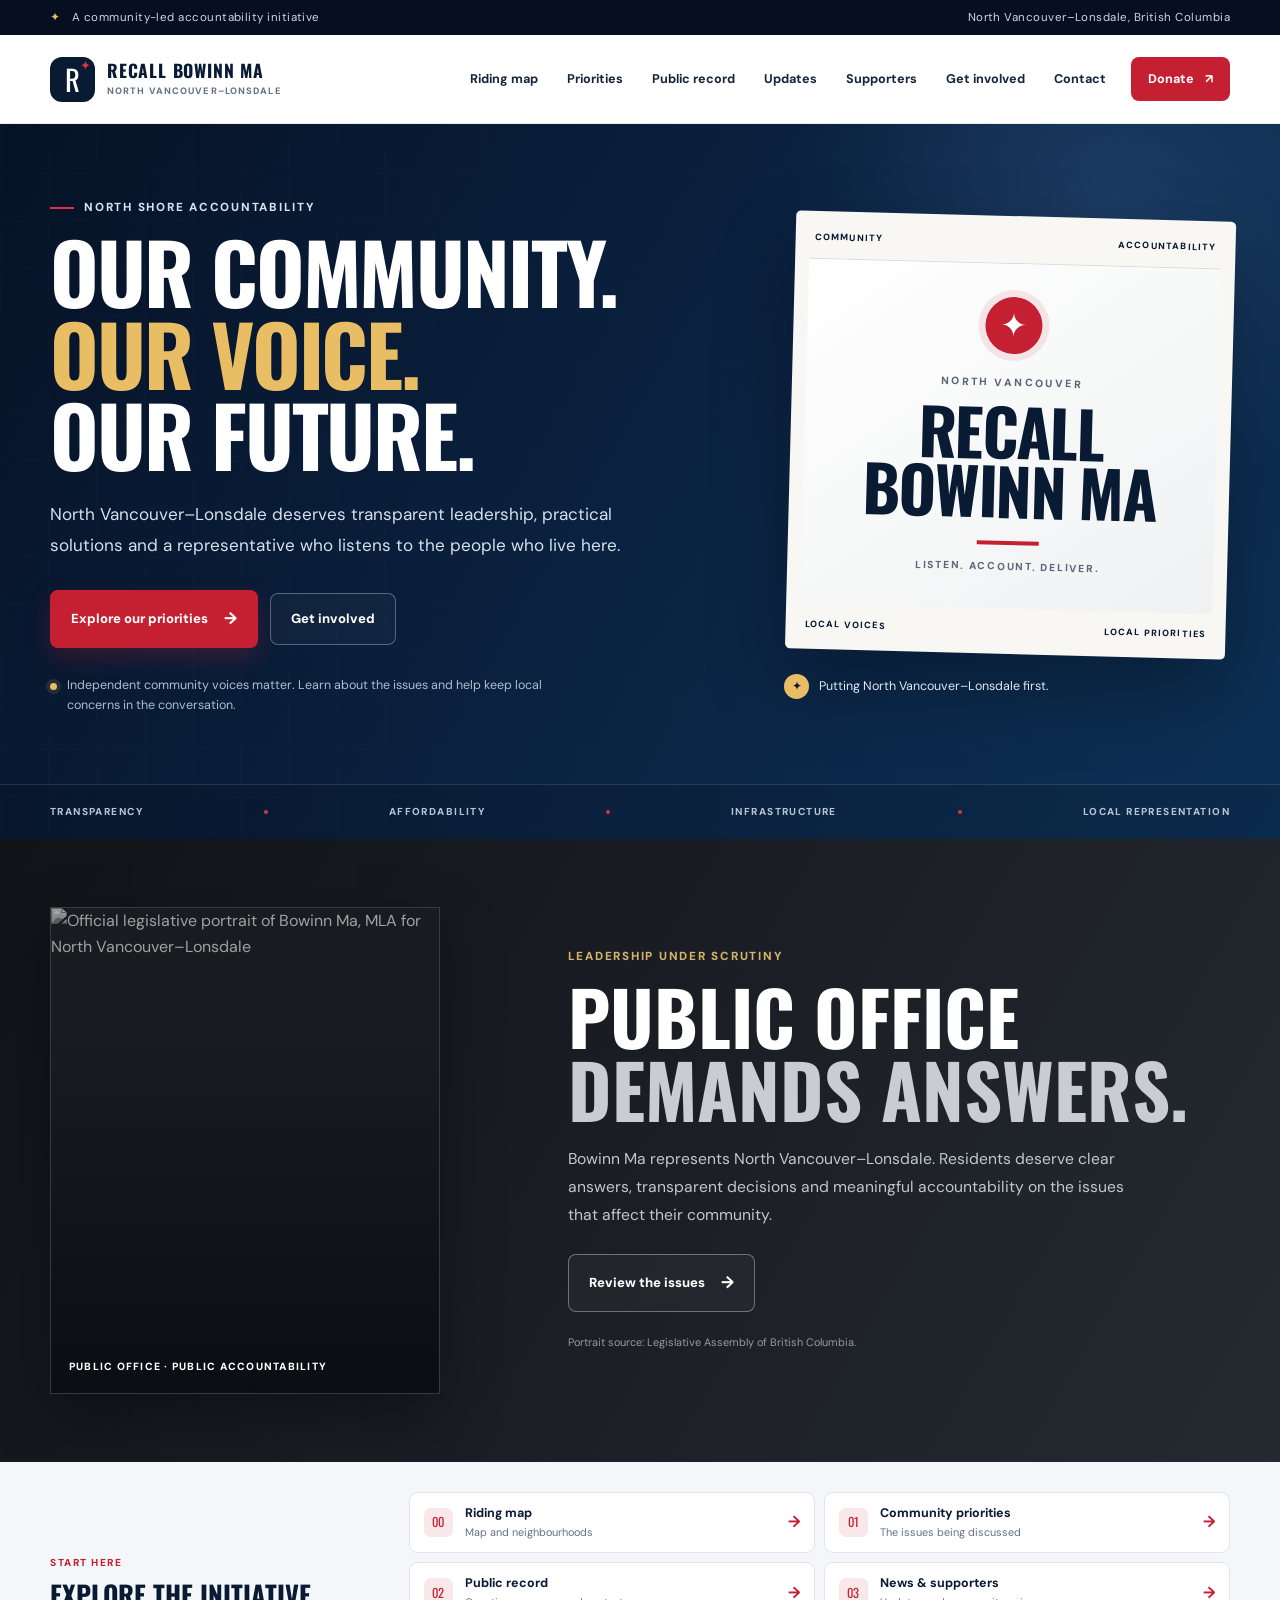
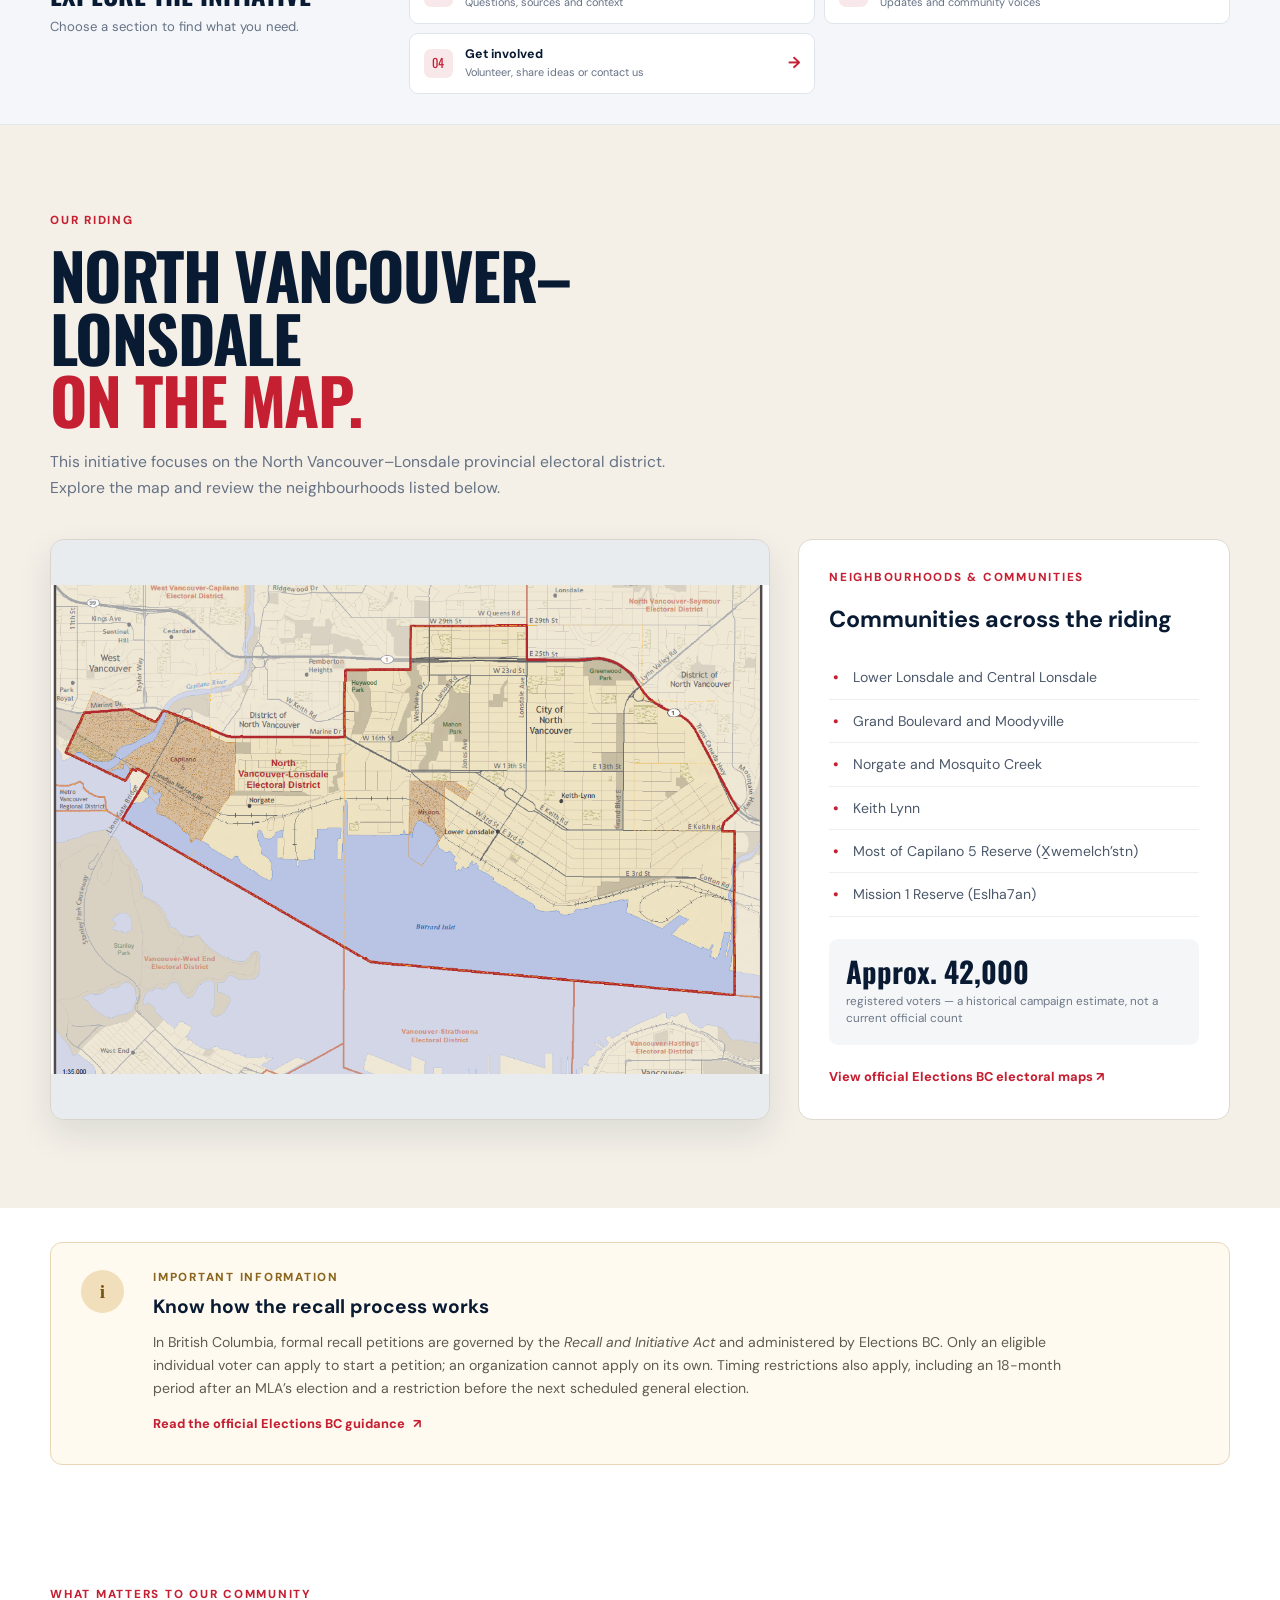
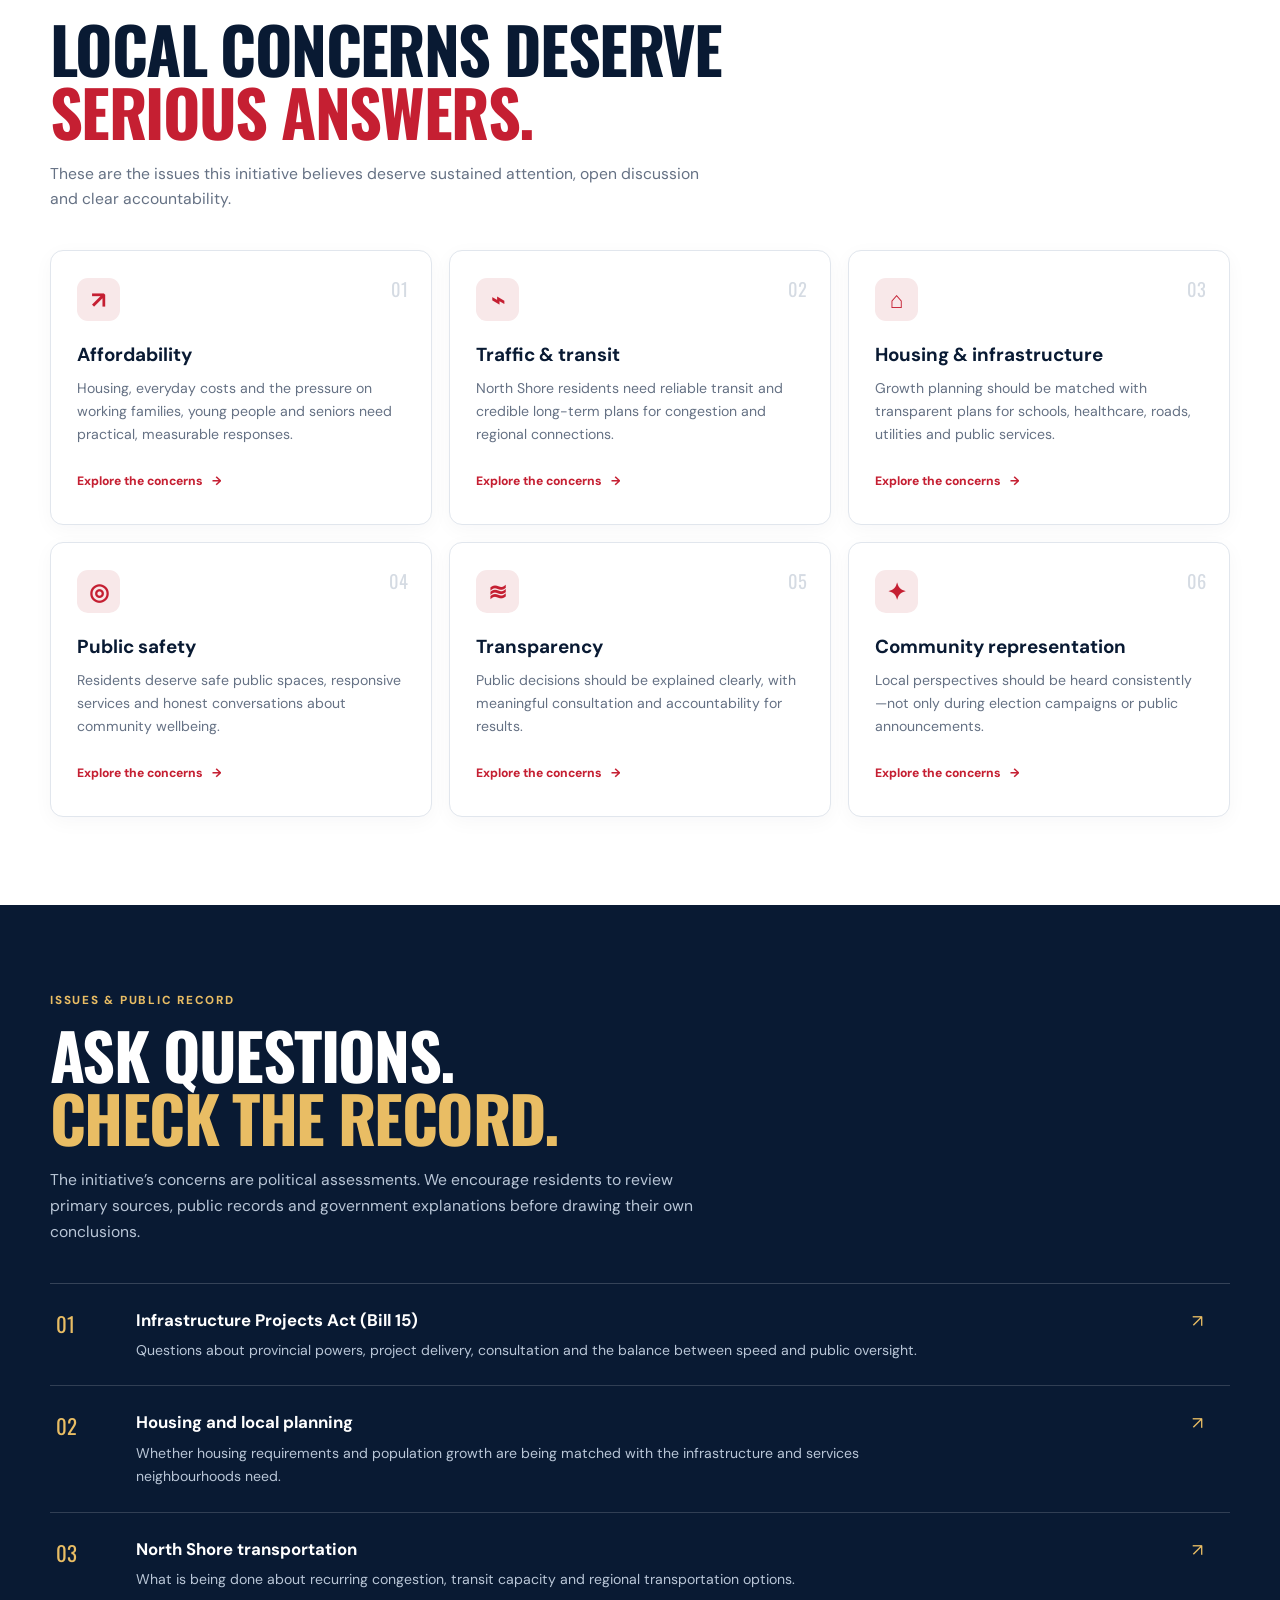
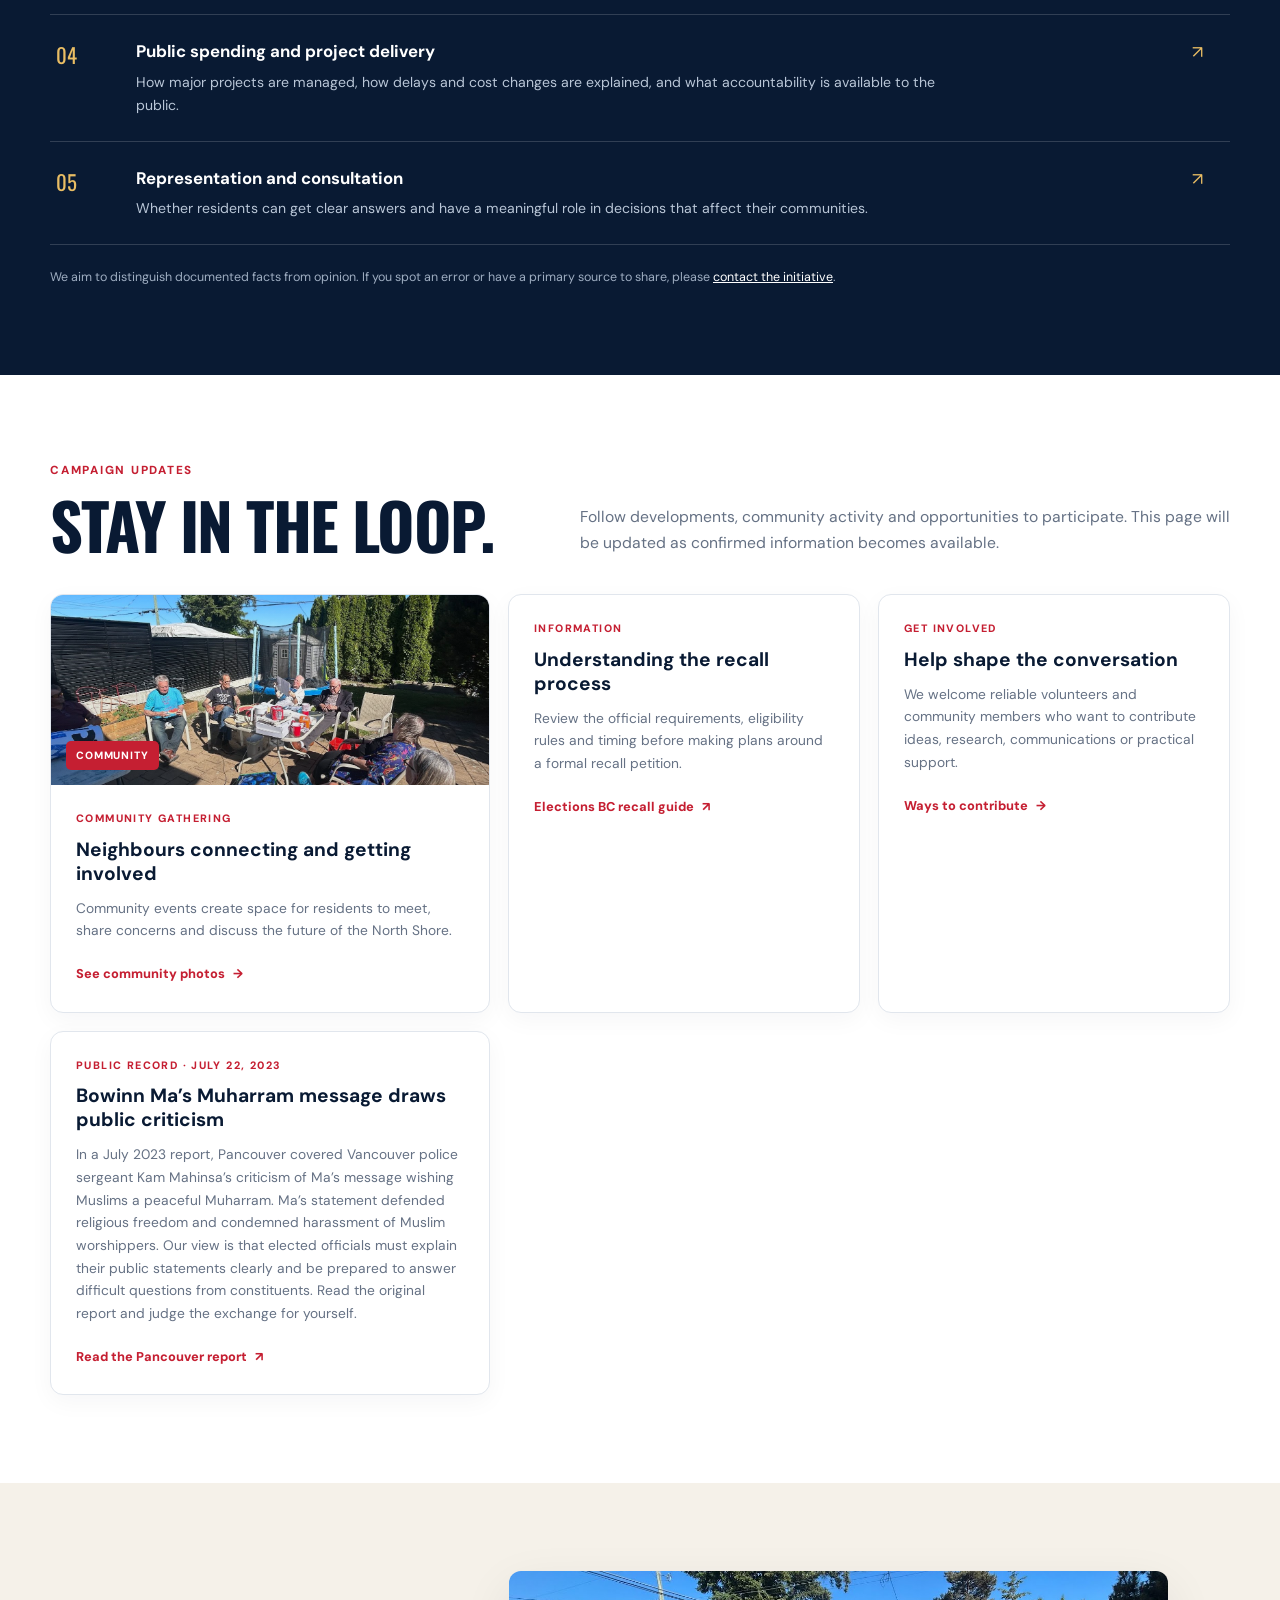
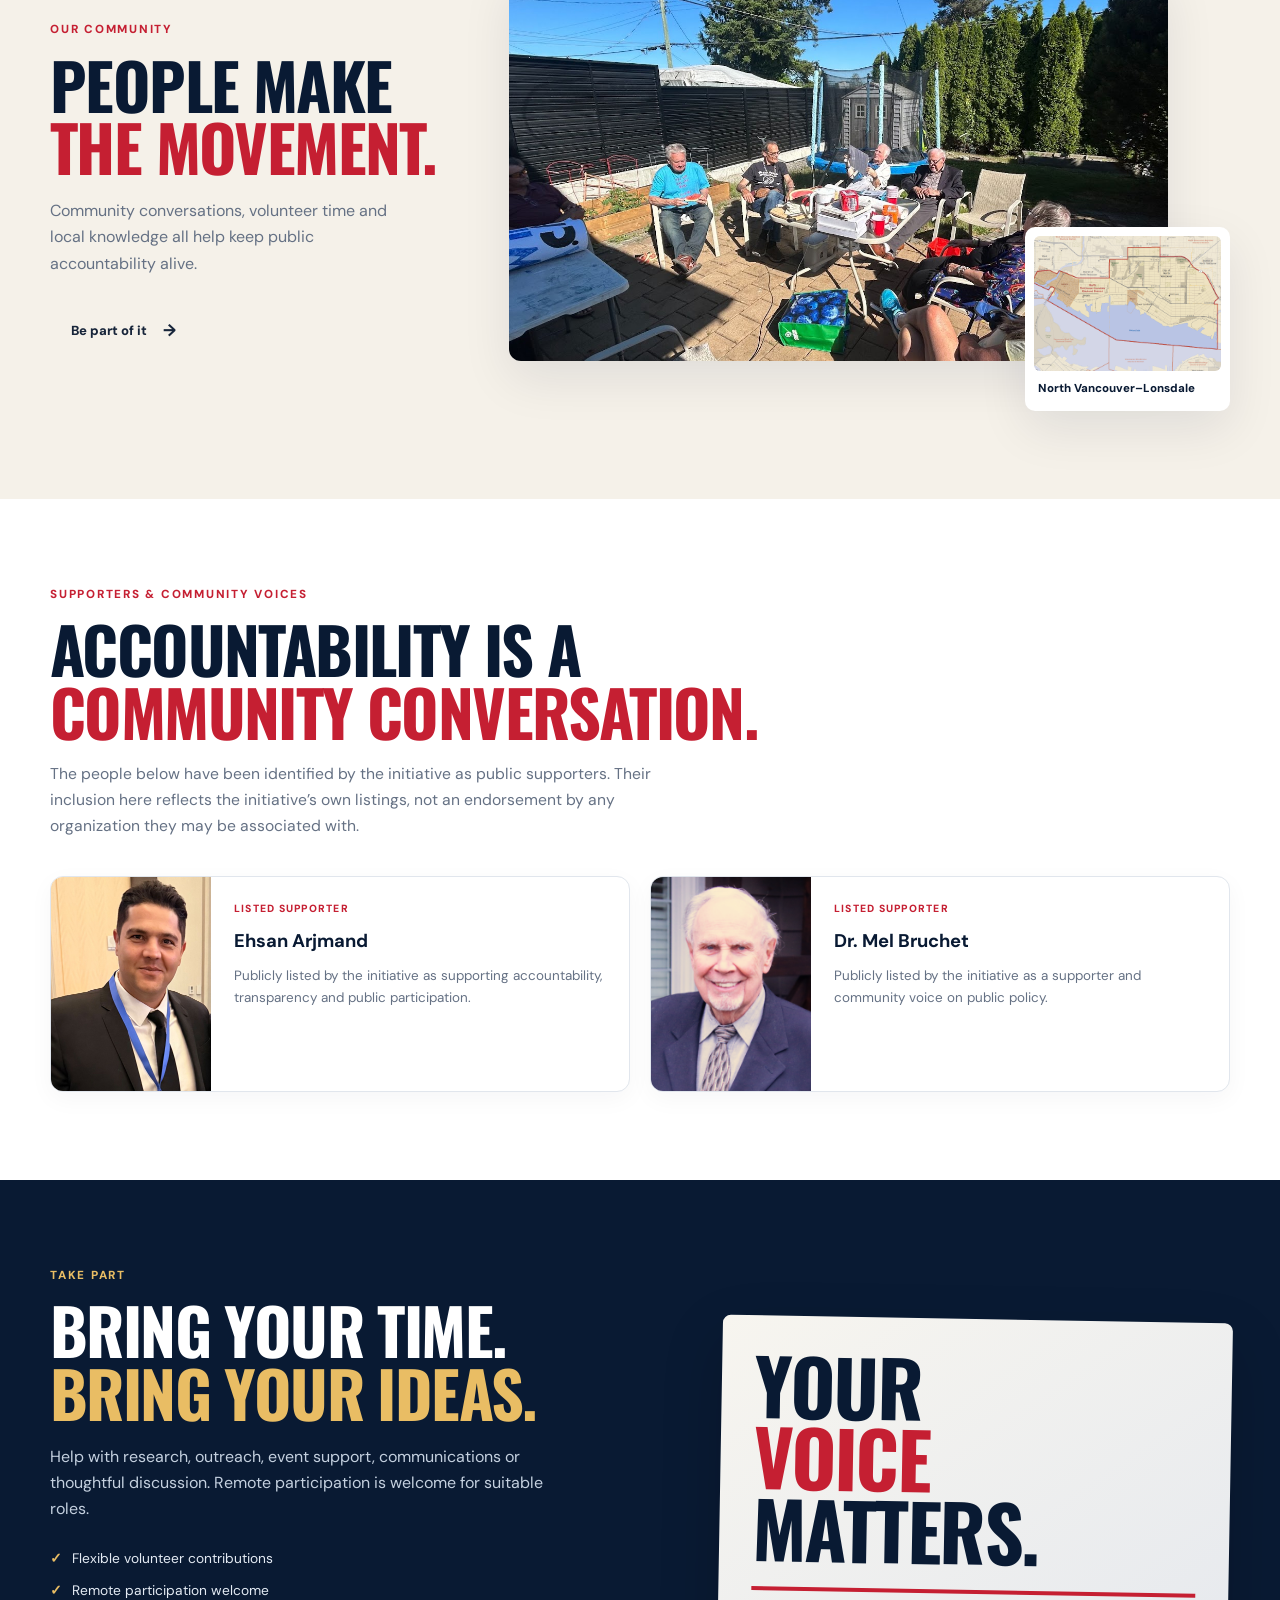
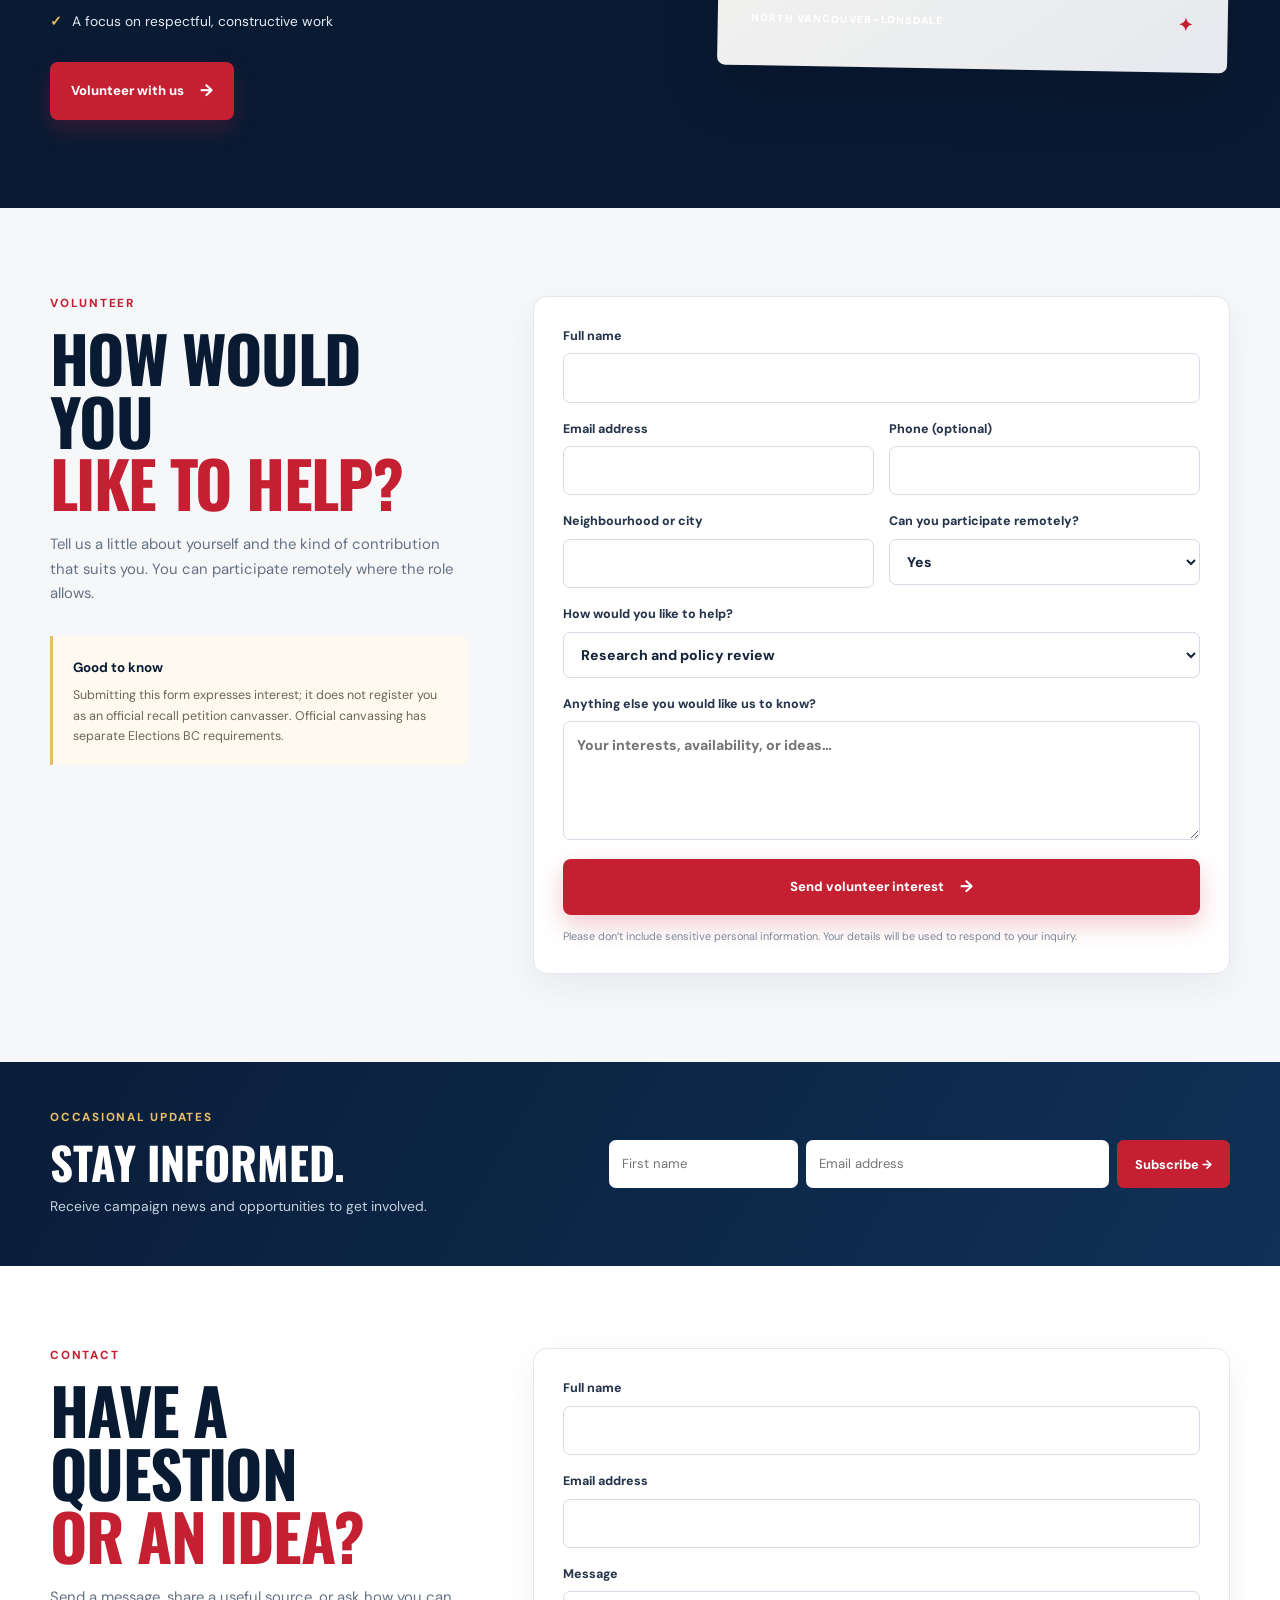
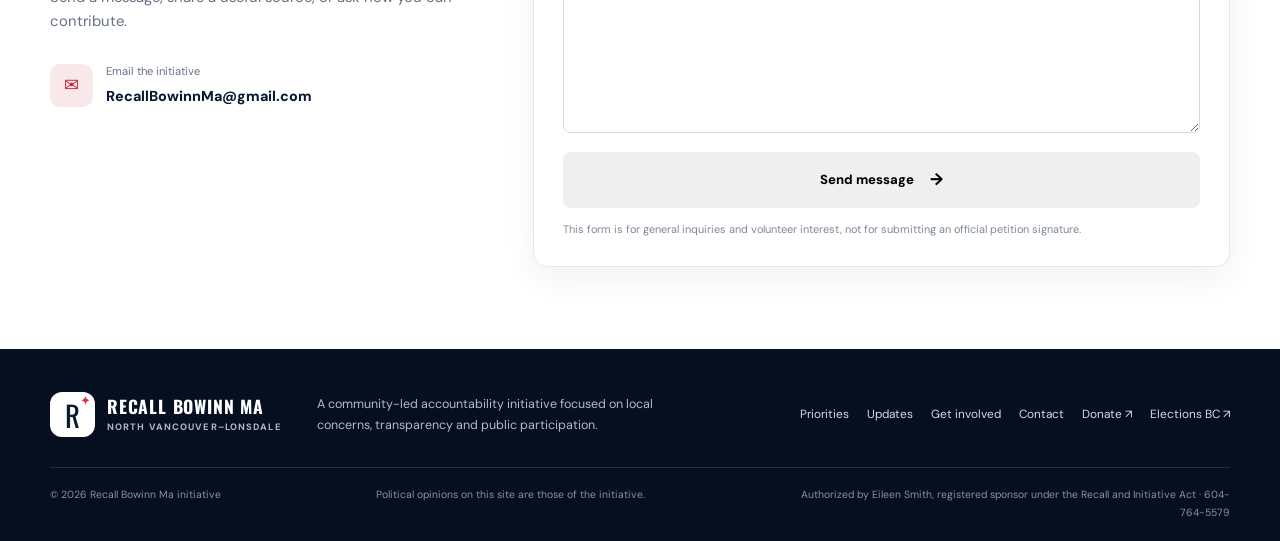
==== commit 73433558: "Add public record update about Bowinn Ma Muharram message" ====
--- a/index.html
+++ b/index.html
@@ -32,6 +32,7 @@
 <article class="update-card update-feature"><div class="update-image bbq-image"><span class="image-tag">Community</span></div><div class="update-content"><p class="update-meta">Community gathering</p><h3>Neighbours connecting and getting involved</h3><p>Community events create space for residents to meet, share concerns and discuss the future of the North Shore.</p><a class="text-link" href="#photos">See community photos <span>→</span></a></div></article>
 <article class="update-card"><div class="update-content"><p class="update-meta">Information</p><h3>Understanding the recall process</h3><p>Review the official requirements, eligibility rules and timing before making plans around a formal recall petition.</p><a class="text-link" href="https://elections.bc.ca/events-services/recall/" target="_blank" rel="noopener noreferrer">Elections BC recall guide <span>↗</span></a></div></article>
 <article class="update-card"><div class="update-content"><p class="update-meta">Get involved</p><h3>Help shape the conversation</h3><p>We welcome reliable volunteers and community members who want to contribute ideas, research, communications or practical support.</p><a class="text-link" href="#get-involved">Ways to contribute <span>→</span></a></div></article>
+<article class="update-card"><div class="update-content"><p class="update-meta">Public record · July 22, 2023</p><h3>Bowinn Ma’s Muharram message draws public criticism</h3><p>In a July 2023 report, Pancouver covered Vancouver police sergeant Kam Mahinsa’s criticism of Ma’s message wishing Muslims a peaceful Muharram. Ma’s statement defended religious freedom and condemned harassment of Muslim worshippers. Our view is that elected officials must explain their public statements clearly and be prepared to answer difficult questions from constituents. Read the original report and judge the exchange for yourself.</p><a class="text-link" href="https://pancouver.ca/vancouver-police-sergeant-kam-mahinsa-slams-b-c-cabinet-ministers-muharram-message-for-muslims/" target="_blank" rel="noopener noreferrer">Read the Pancouver report <span>↗</span></a></div></article>
 </div></div></section>
 <section class="section section-cream" id="photos"><div class="container photo-layout"><div class="photo-copy"><p class="eyebrow">Our community</p><h2>People make<br><span>the movement.</span></h2><p>Community conversations, volunteer time and local knowledge all help keep public accountability alive.</p><a class="button button-dark" href="#get-involved">Be part of it <span>→</span></a></div><div class="photo-stack"><img src="cd34ea15-e9c9-4f80-8677-8fd34706819d.png" alt="Supporters gathering at a community barbecue" loading="lazy"><div class="photo-inset"><img src="949ea614-f9a5-40ed-b8c8-67d624c22e9e.png" alt="Map image associated with the North Vancouver–Lonsdale area" loading="lazy"><p>North Vancouver–Lonsdale</p></div></div></div></section>
 <section class="section section-light" id="endorsements"><div class="container"><div class="section-heading"><p class="eyebrow">Supporters & community voices</p><h2>Accountability is a<br><span>community conversation.</span></h2><p>The people below have been identified by the initiative as public supporters. Their inclusion here reflects the initiative’s own listings, not an endorsement by any organization they may be associated with.</p></div><div class="supporter-grid">
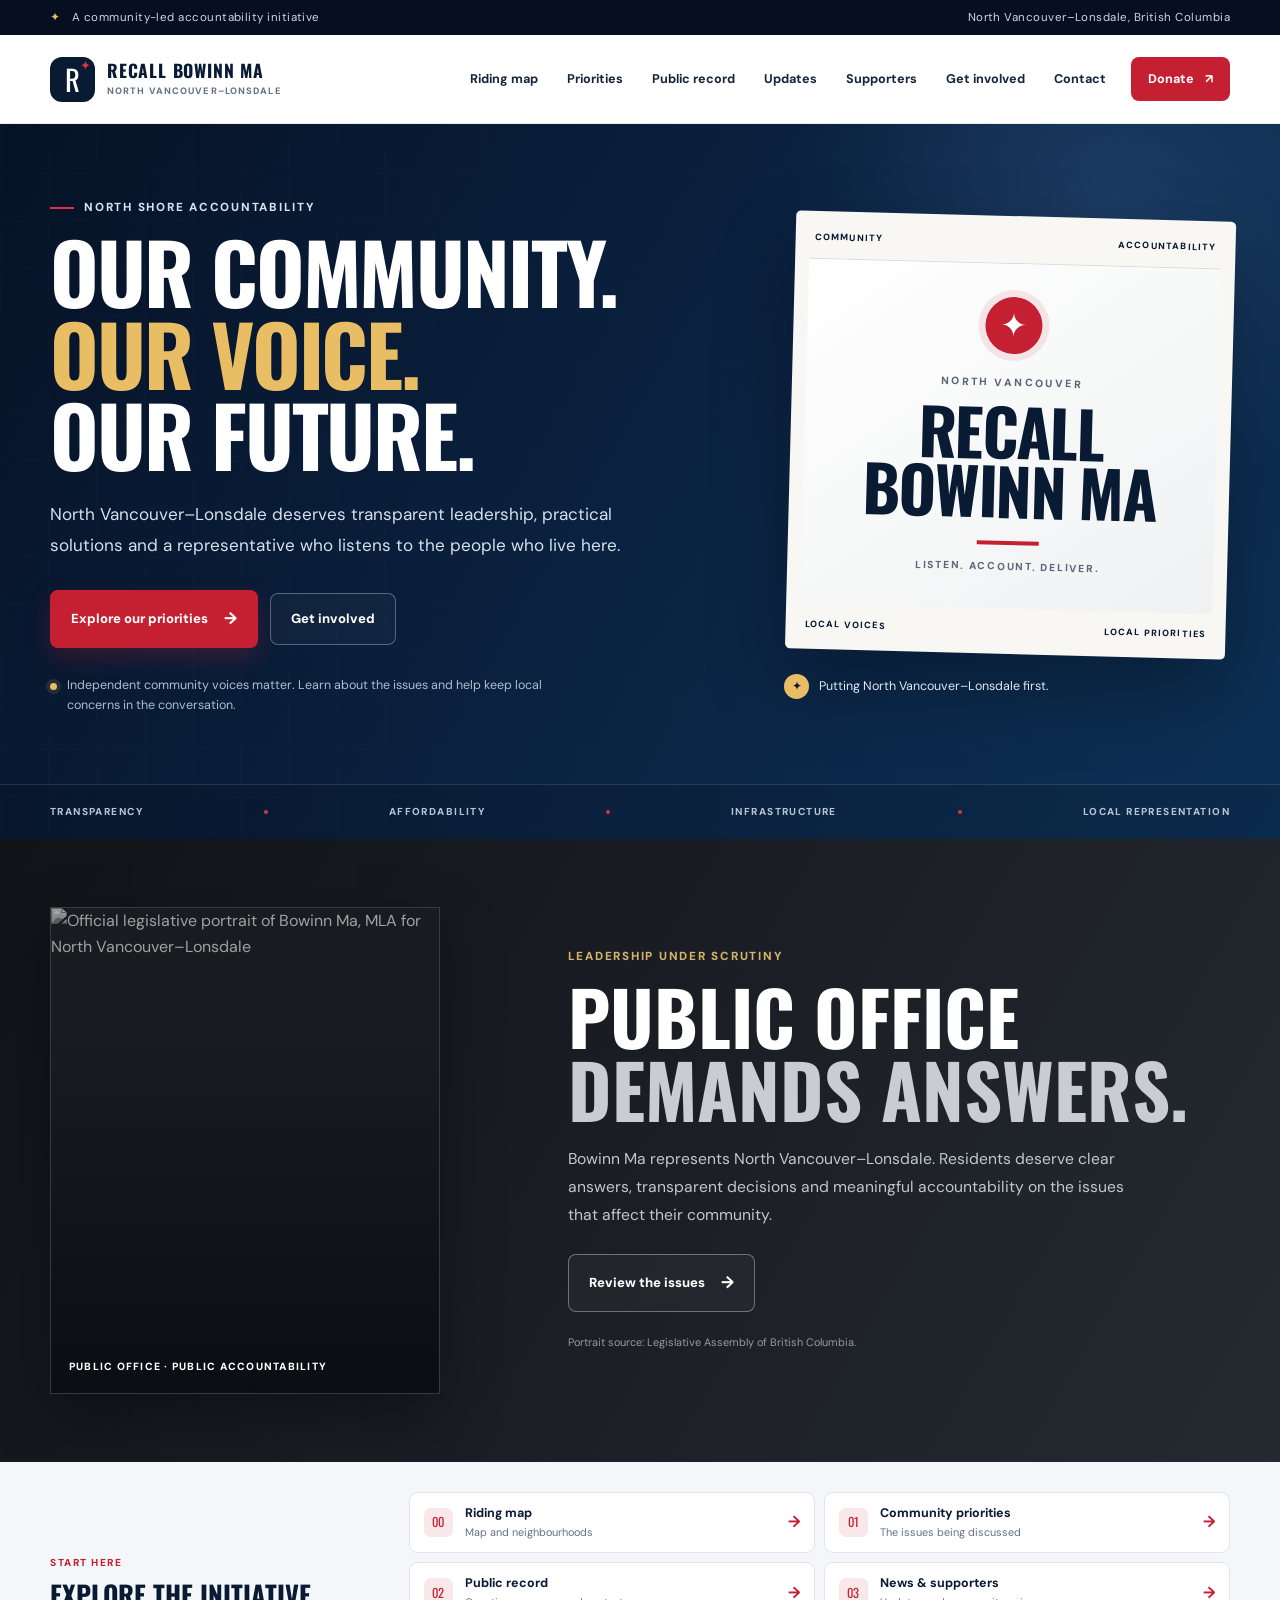
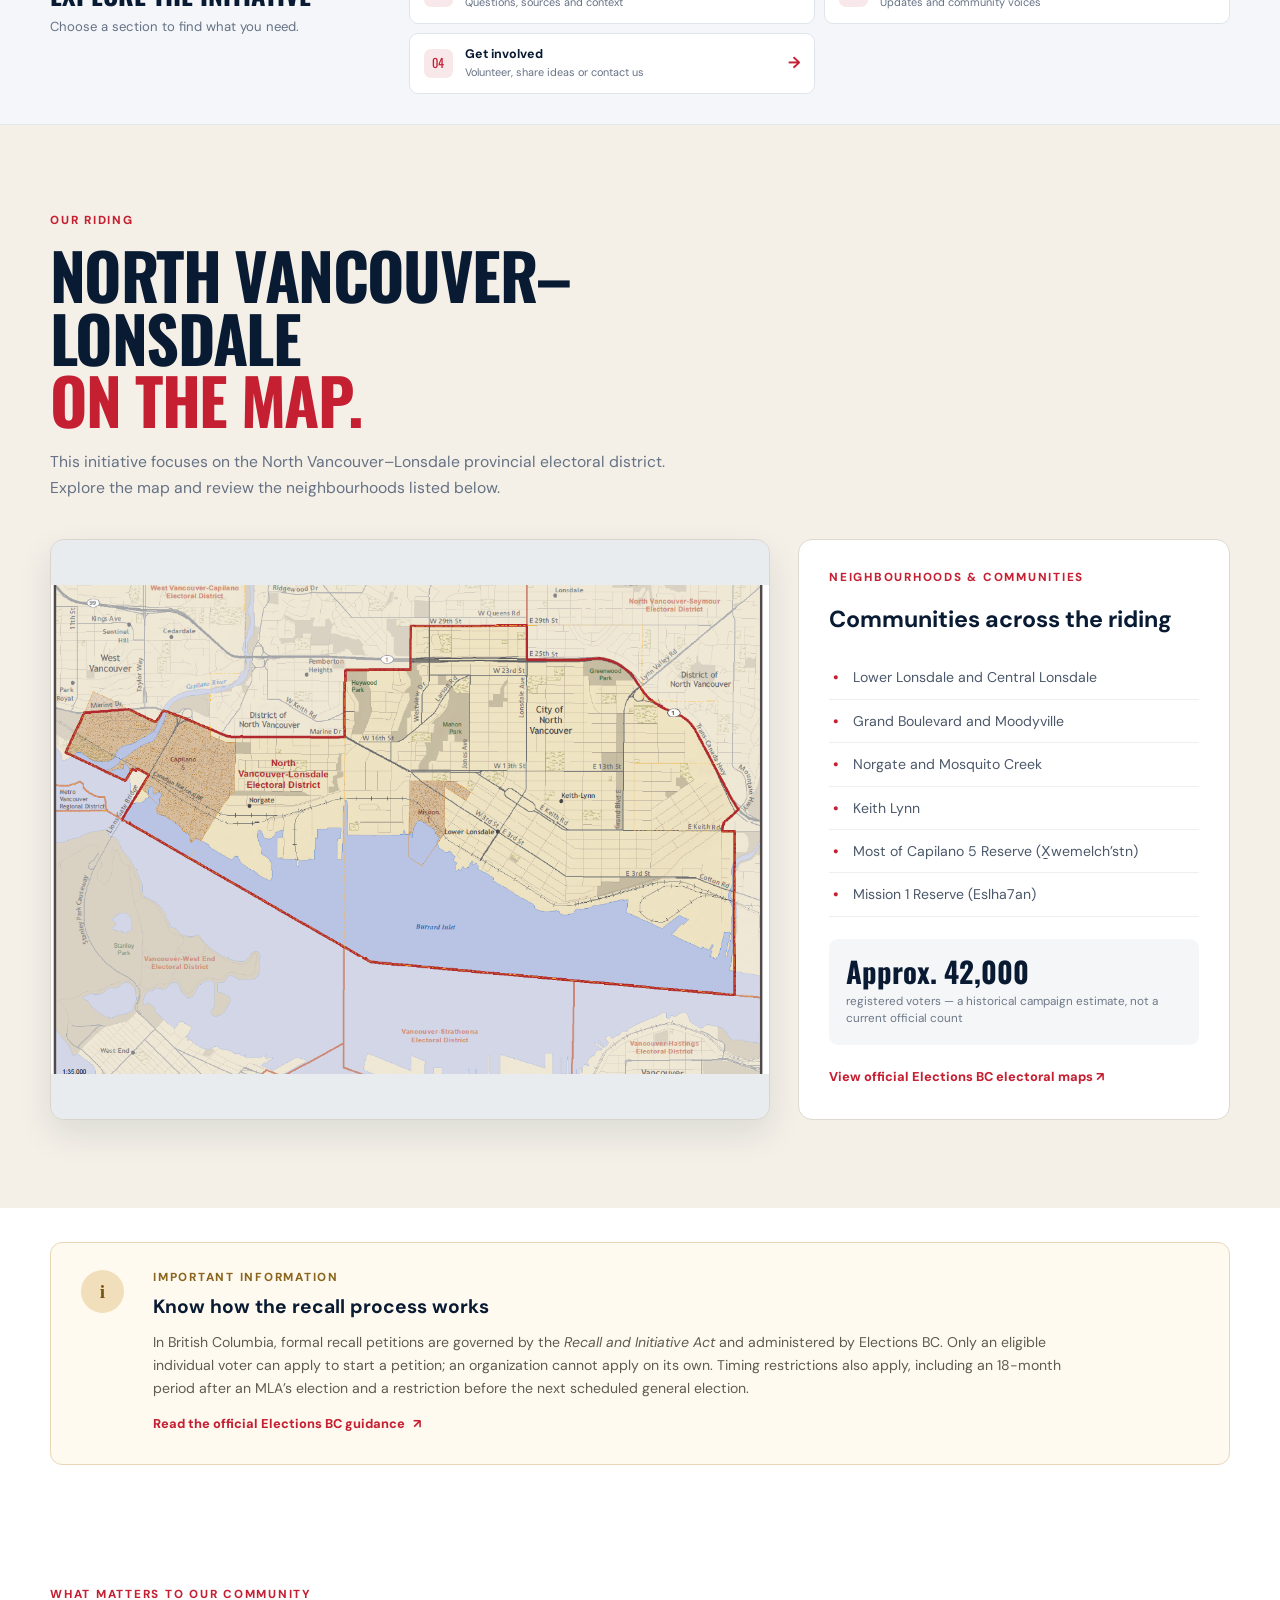
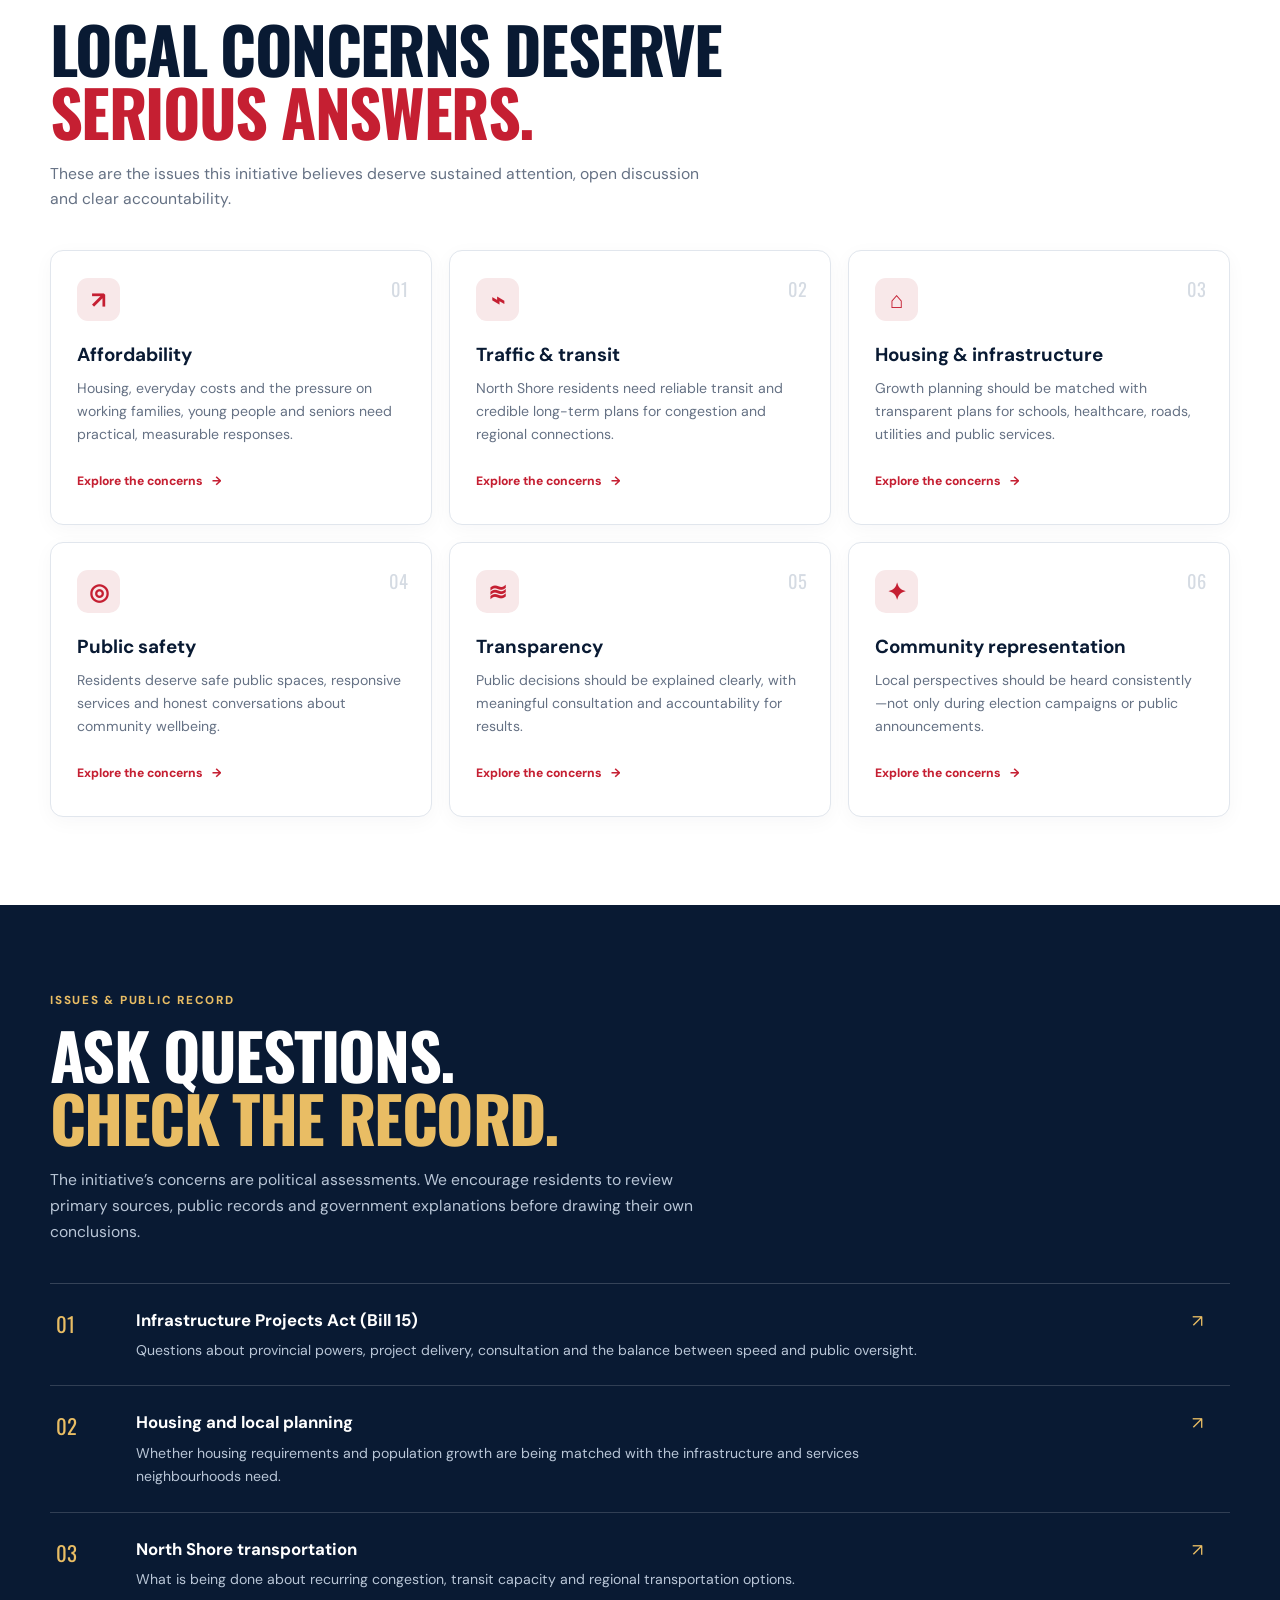
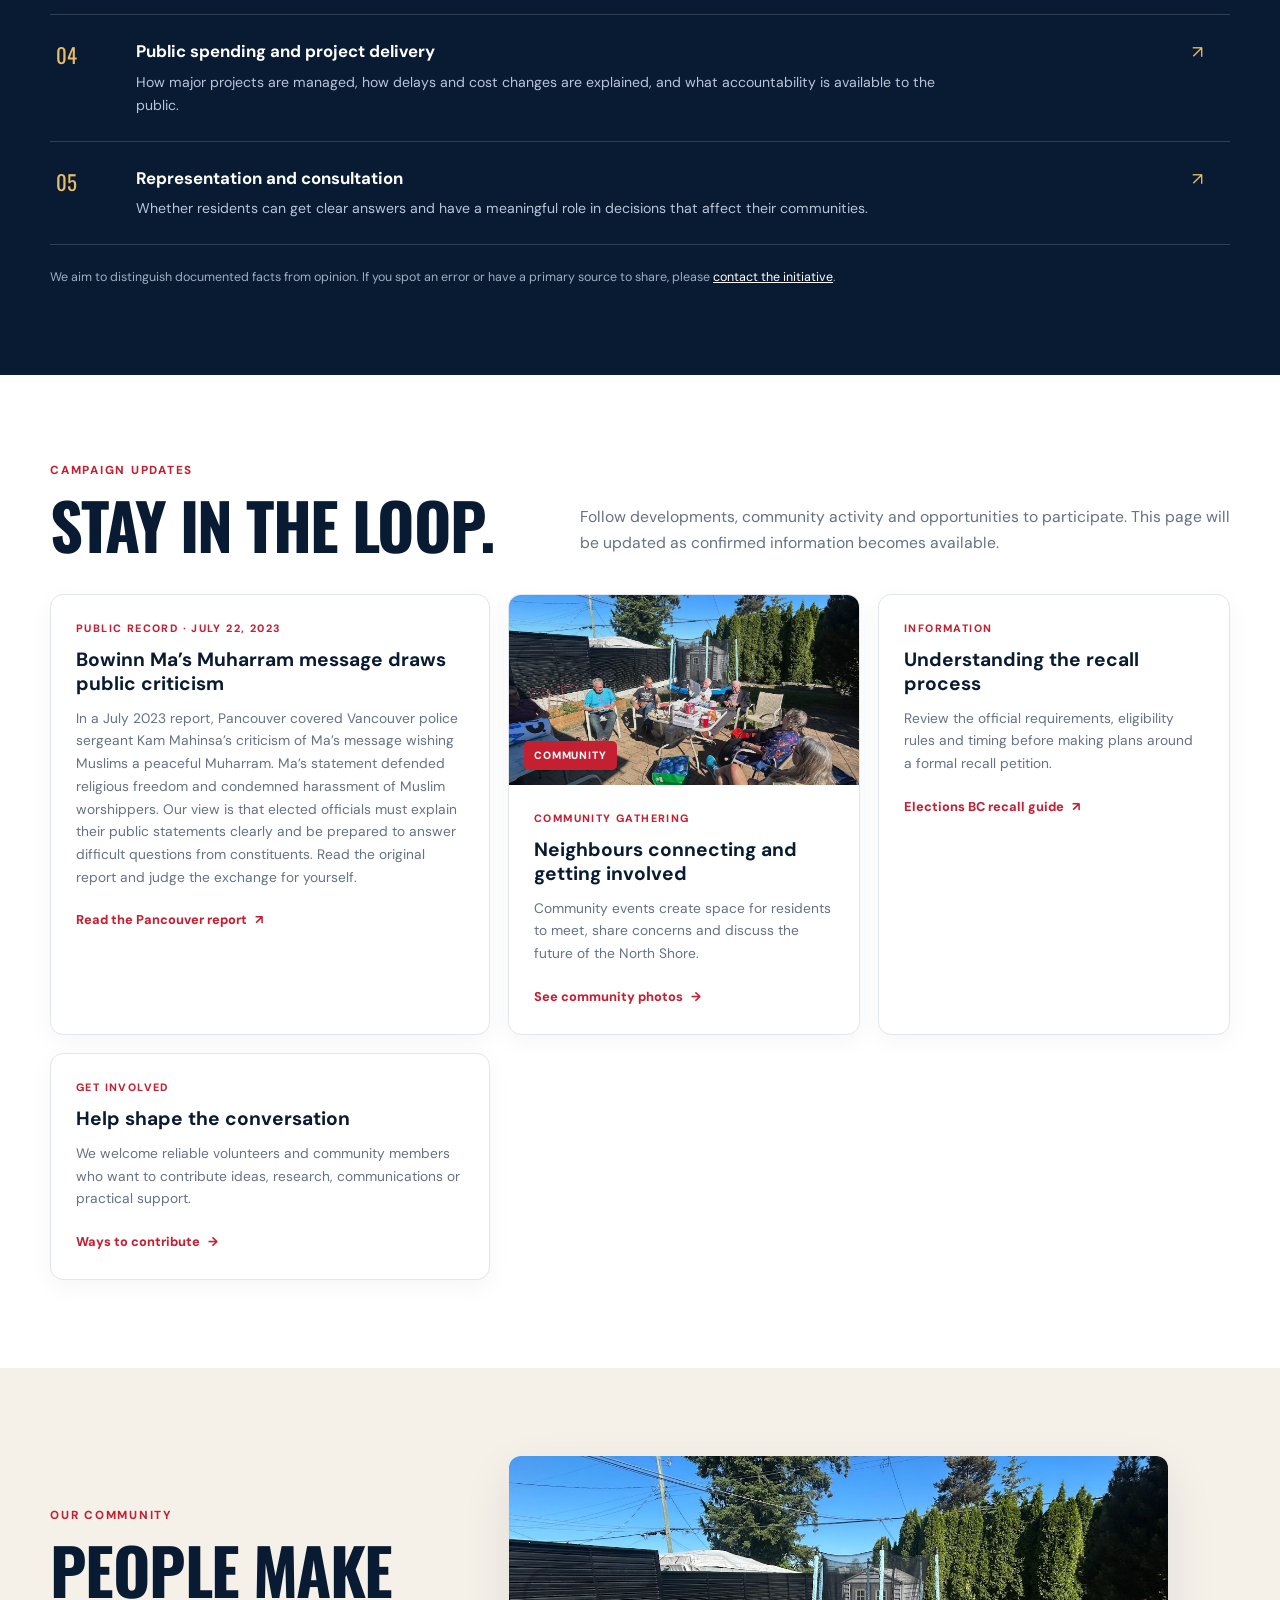
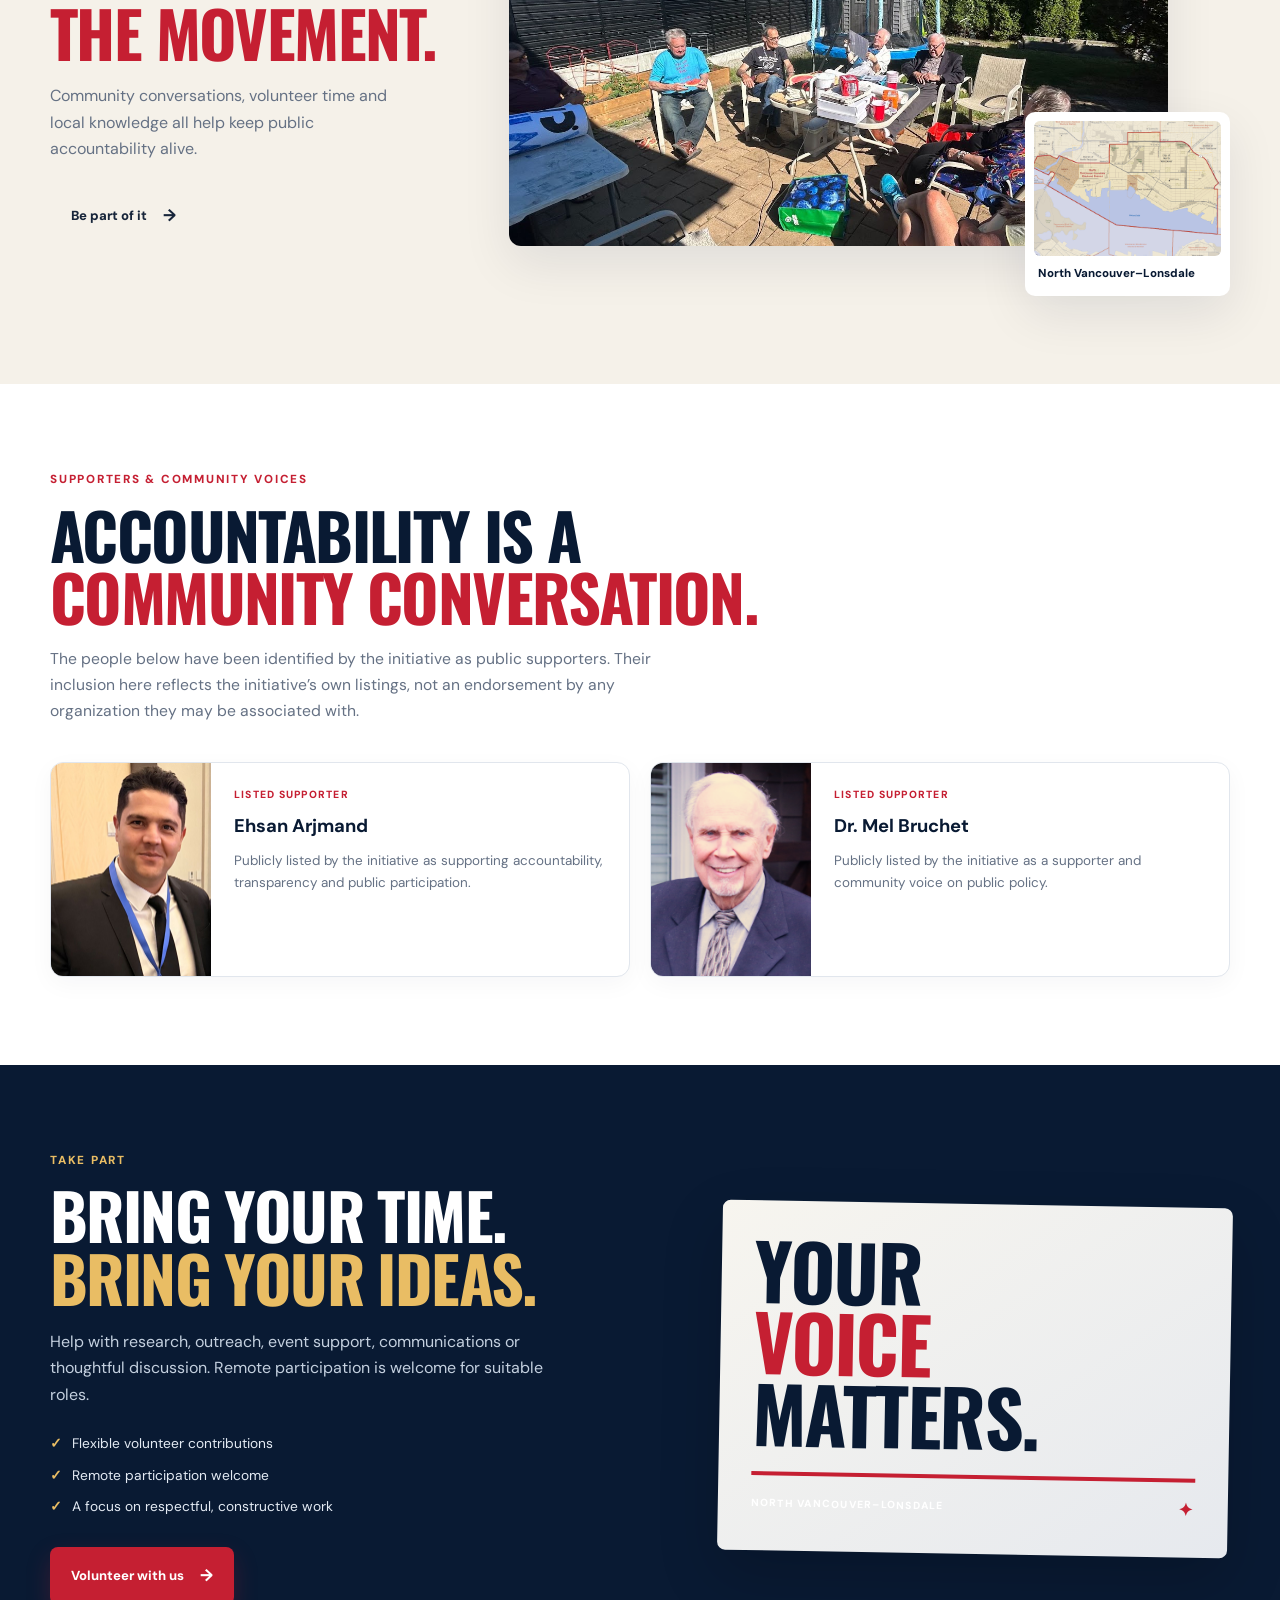
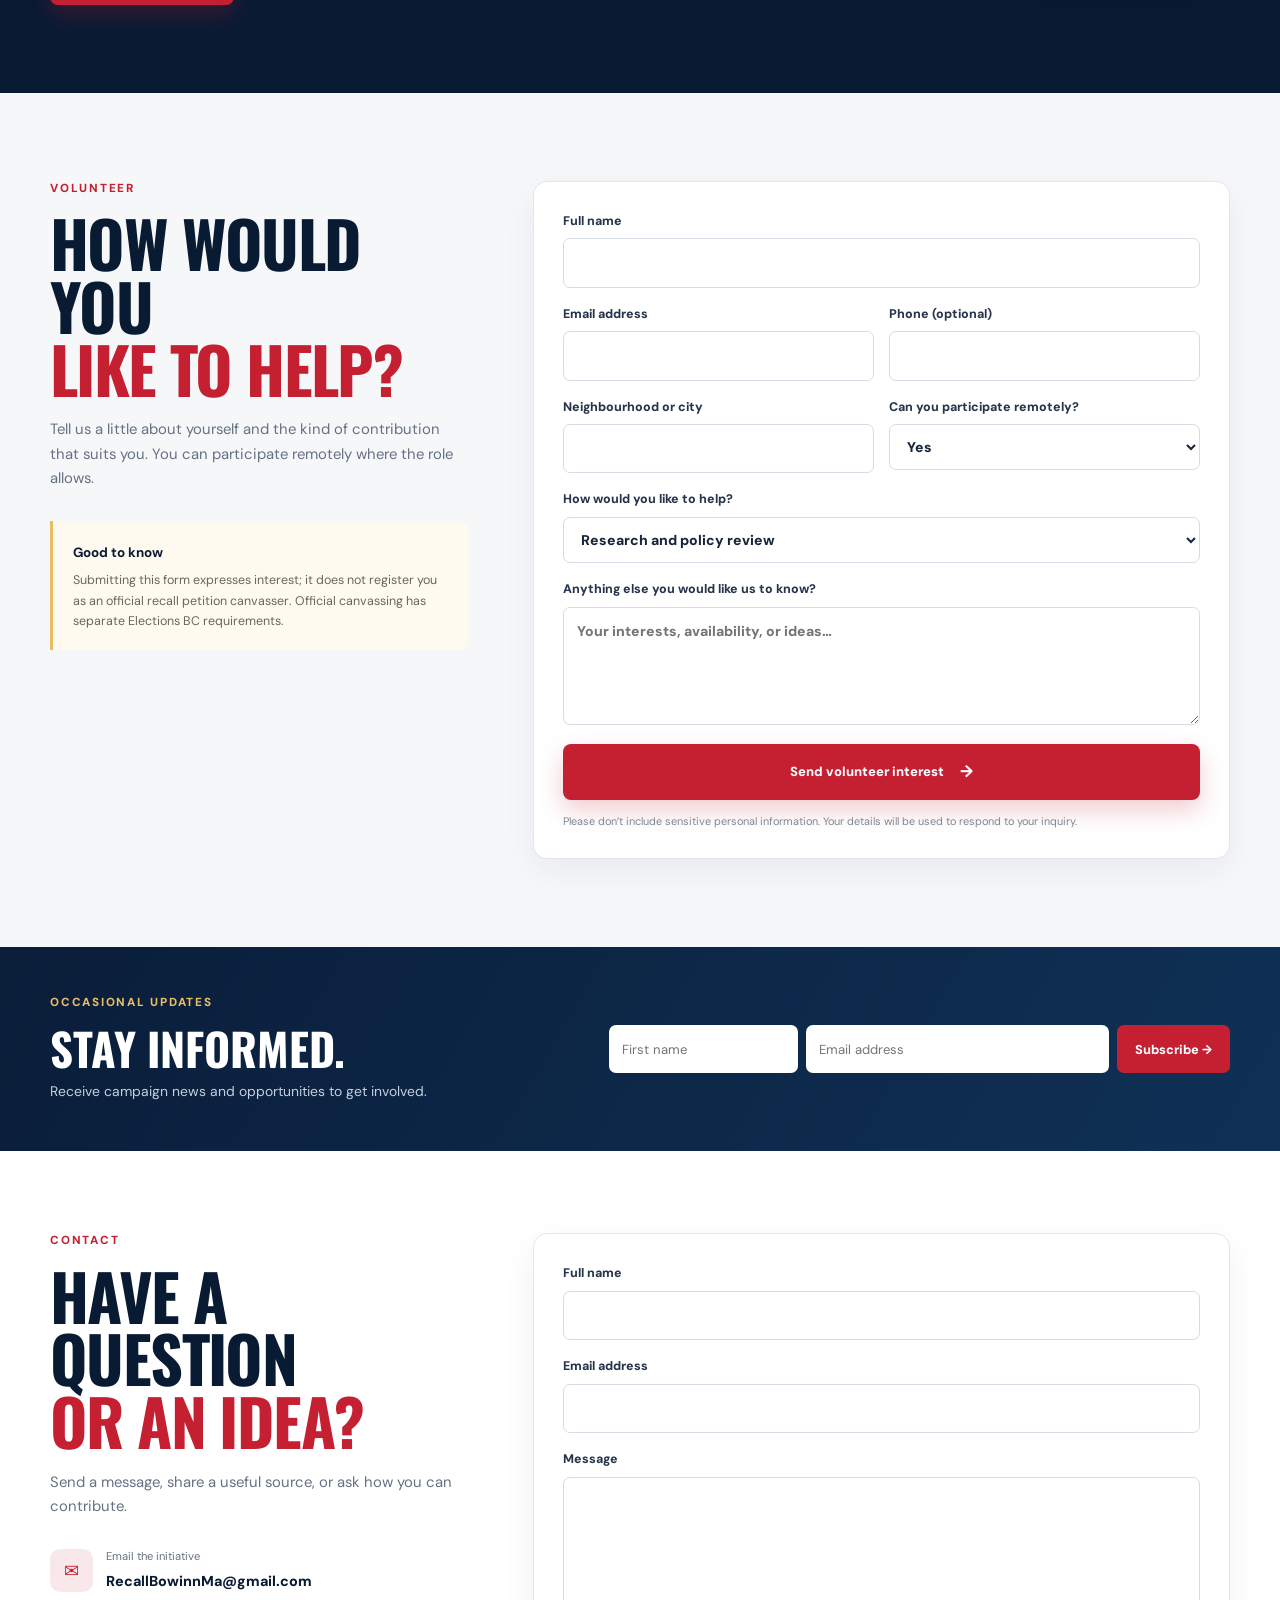
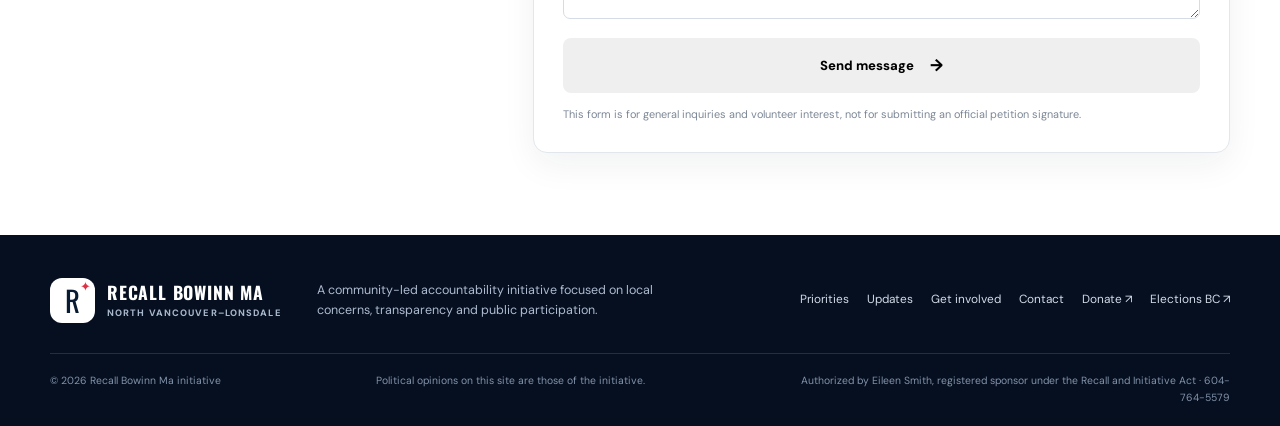
==== commit 76fd1290: "Move Bowinn Ma public record update to top of campaign updates" ====
--- a/index.html
+++ b/index.html
@@ -29,10 +29,10 @@
 <article><span class="record-index">05</span><div><h3>Representation and consultation</h3><p>Whether residents can get clear answers and have a meaningful role in decisions that affect their communities.</p></div><span class="record-arrow">↗</span></article>
 </div><p class="source-note">We aim to distinguish documented facts from opinion. If you spot an error or have a primary source to share, please <a href="#contact">contact the initiative</a>.</p></div></section>
 <section class="section section-light" id="updates"><div class="container"><div class="section-heading heading-row"><div><p class="eyebrow">Campaign updates</p><h2>Stay in the loop.</h2></div><p>Follow developments, community activity and opportunities to participate. This page will be updated as confirmed information becomes available.</p></div><div class="updates-grid">
+<article class="update-card"><div class="update-content"><p class="update-meta">Public record · July 22, 2023</p><h3>Bowinn Ma’s Muharram message draws public criticism</h3><p>In a July 2023 report, Pancouver covered Vancouver police sergeant Kam Mahinsa’s criticism of Ma’s message wishing Muslims a peaceful Muharram. Ma’s statement defended religious freedom and condemned harassment of Muslim worshippers. Our view is that elected officials must explain their public statements clearly and be prepared to answer difficult questions from constituents. Read the original report and judge the exchange for yourself.</p><a class="text-link" href="https://pancouver.ca/vancouver-police-sergeant-kam-mahinsa-slams-b-c-cabinet-ministers-muharram-message-for-muslims/" target="_blank" rel="noopener noreferrer">Read the Pancouver report <span>↗</span></a></div></article>
 <article class="update-card update-feature"><div class="update-image bbq-image"><span class="image-tag">Community</span></div><div class="update-content"><p class="update-meta">Community gathering</p><h3>Neighbours connecting and getting involved</h3><p>Community events create space for residents to meet, share concerns and discuss the future of the North Shore.</p><a class="text-link" href="#photos">See community photos <span>→</span></a></div></article>
 <article class="update-card"><div class="update-content"><p class="update-meta">Information</p><h3>Understanding the recall process</h3><p>Review the official requirements, eligibility rules and timing before making plans around a formal recall petition.</p><a class="text-link" href="https://elections.bc.ca/events-services/recall/" target="_blank" rel="noopener noreferrer">Elections BC recall guide <span>↗</span></a></div></article>
 <article class="update-card"><div class="update-content"><p class="update-meta">Get involved</p><h3>Help shape the conversation</h3><p>We welcome reliable volunteers and community members who want to contribute ideas, research, communications or practical support.</p><a class="text-link" href="#get-involved">Ways to contribute <span>→</span></a></div></article>
-<article class="update-card"><div class="update-content"><p class="update-meta">Public record · July 22, 2023</p><h3>Bowinn Ma’s Muharram message draws public criticism</h3><p>In a July 2023 report, Pancouver covered Vancouver police sergeant Kam Mahinsa’s criticism of Ma’s message wishing Muslims a peaceful Muharram. Ma’s statement defended religious freedom and condemned harassment of Muslim worshippers. Our view is that elected officials must explain their public statements clearly and be prepared to answer difficult questions from constituents. Read the original report and judge the exchange for yourself.</p><a class="text-link" href="https://pancouver.ca/vancouver-police-sergeant-kam-mahinsa-slams-b-c-cabinet-ministers-muharram-message-for-muslims/" target="_blank" rel="noopener noreferrer">Read the Pancouver report <span>↗</span></a></div></article>
 </div></div></section>
 <section class="section section-cream" id="photos"><div class="container photo-layout"><div class="photo-copy"><p class="eyebrow">Our community</p><h2>People make<br><span>the movement.</span></h2><p>Community conversations, volunteer time and local knowledge all help keep public accountability alive.</p><a class="button button-dark" href="#get-involved">Be part of it <span>→</span></a></div><div class="photo-stack"><img src="cd34ea15-e9c9-4f80-8677-8fd34706819d.png" alt="Supporters gathering at a community barbecue" loading="lazy"><div class="photo-inset"><img src="949ea614-f9a5-40ed-b8c8-67d624c22e9e.png" alt="Map image associated with the North Vancouver–Lonsdale area" loading="lazy"><p>North Vancouver–Lonsdale</p></div></div></div></section>
 <section class="section section-light" id="endorsements"><div class="container"><div class="section-heading"><p class="eyebrow">Supporters & community voices</p><h2>Accountability is a<br><span>community conversation.</span></h2><p>The people below have been identified by the initiative as public supporters. Their inclusion here reflects the initiative’s own listings, not an endorsement by any organization they may be associated with.</p></div><div class="supporter-grid">
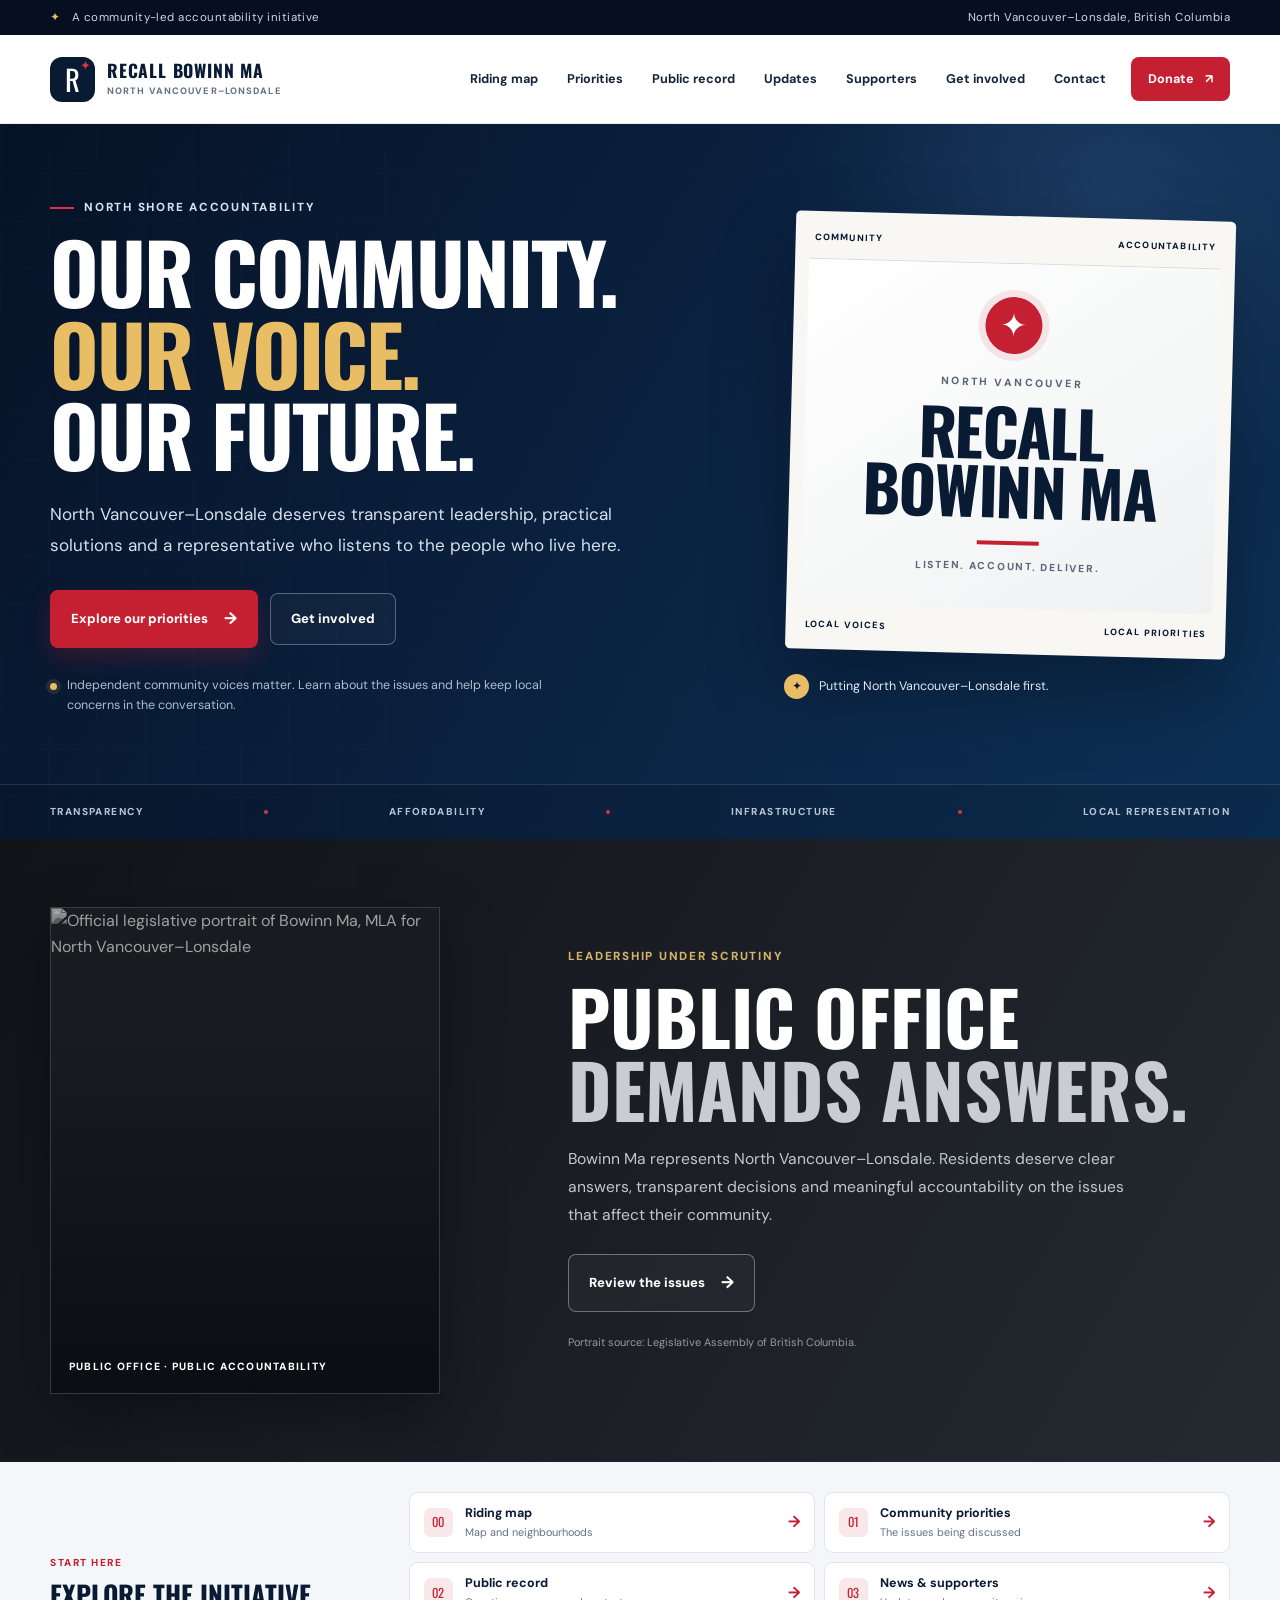
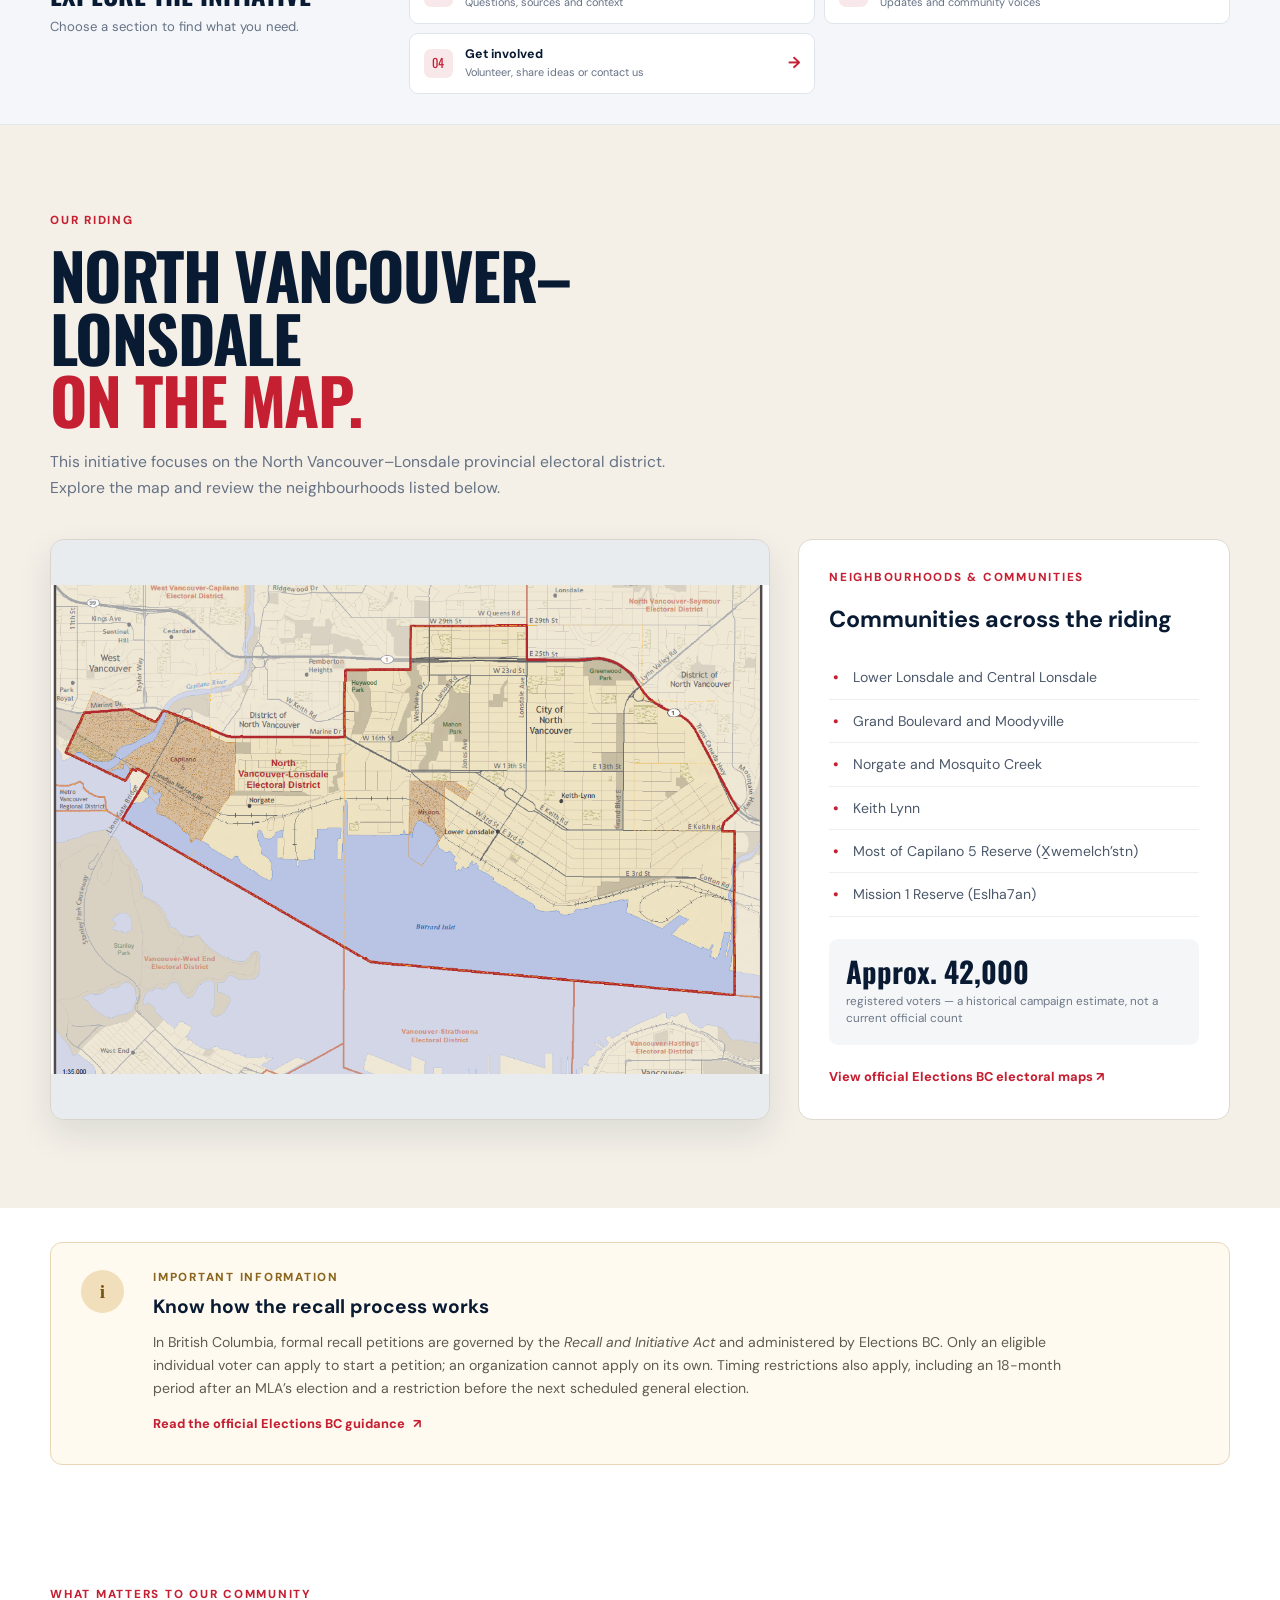
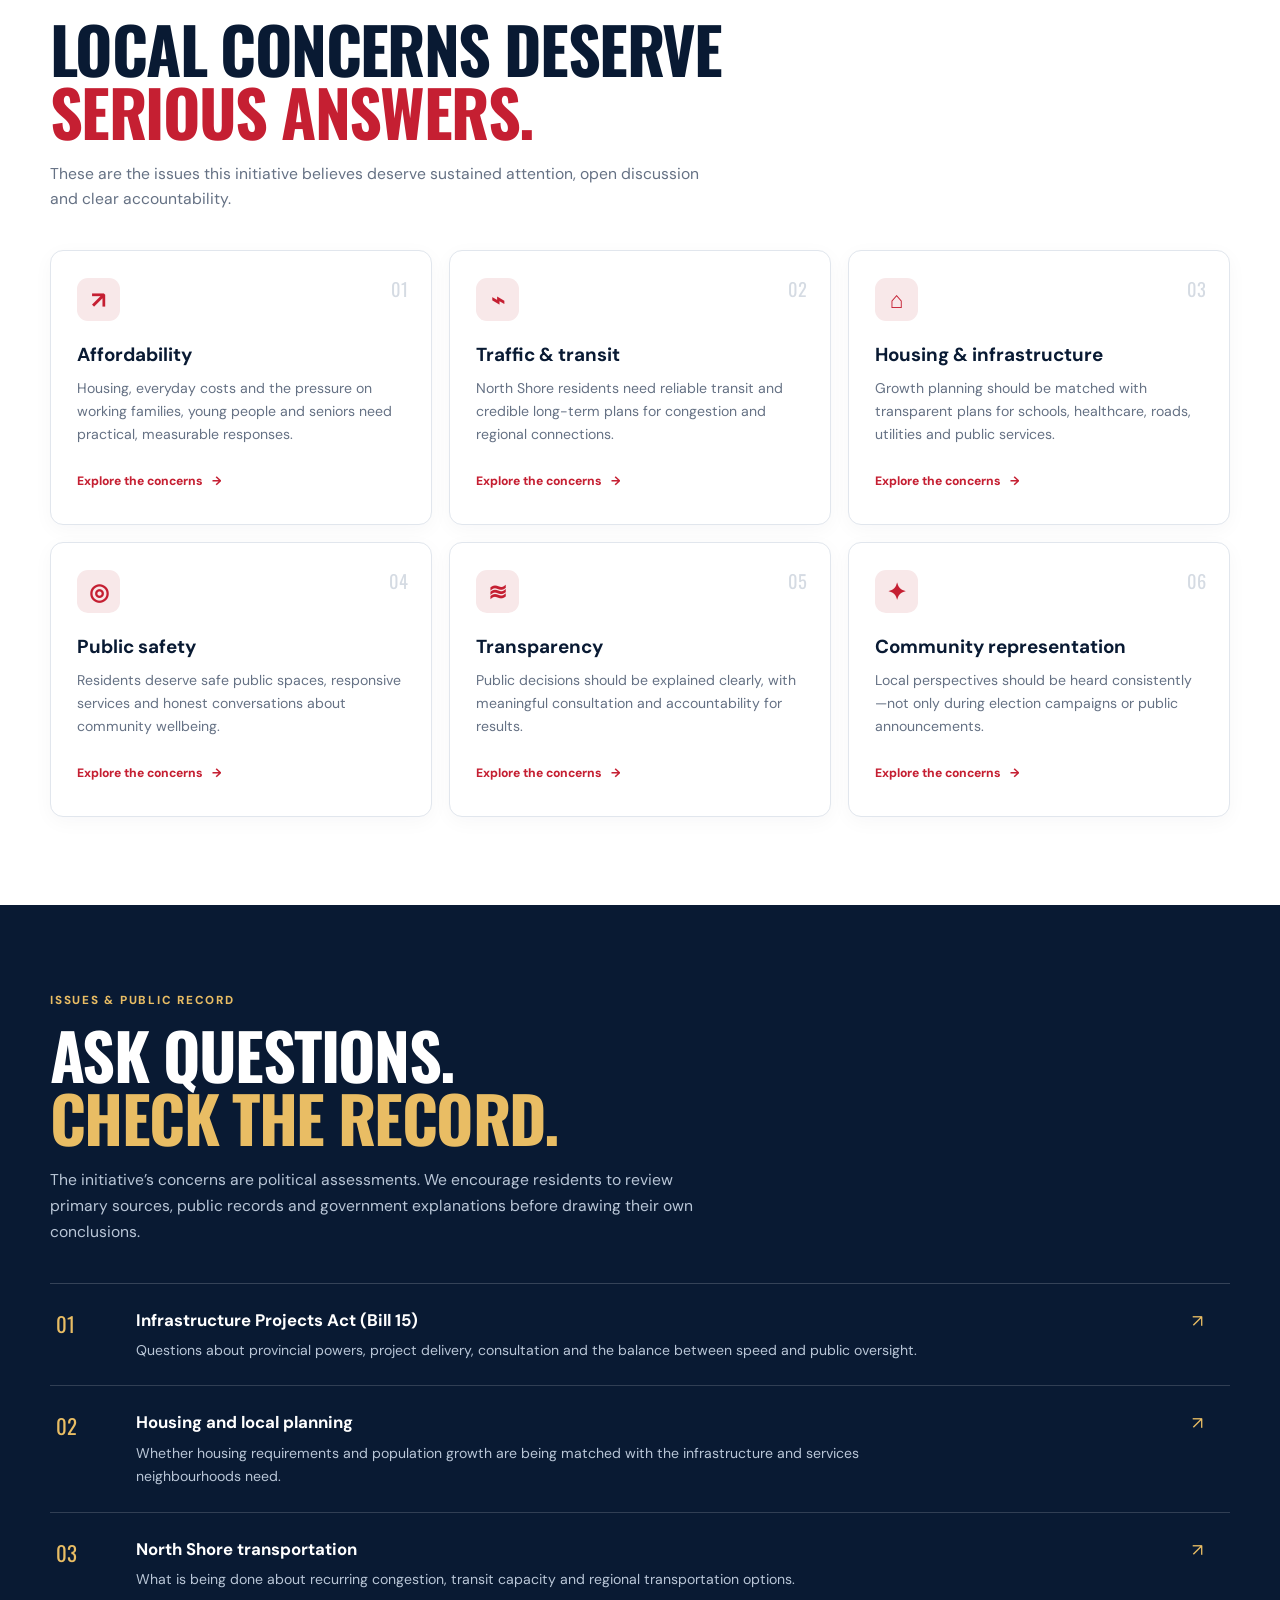
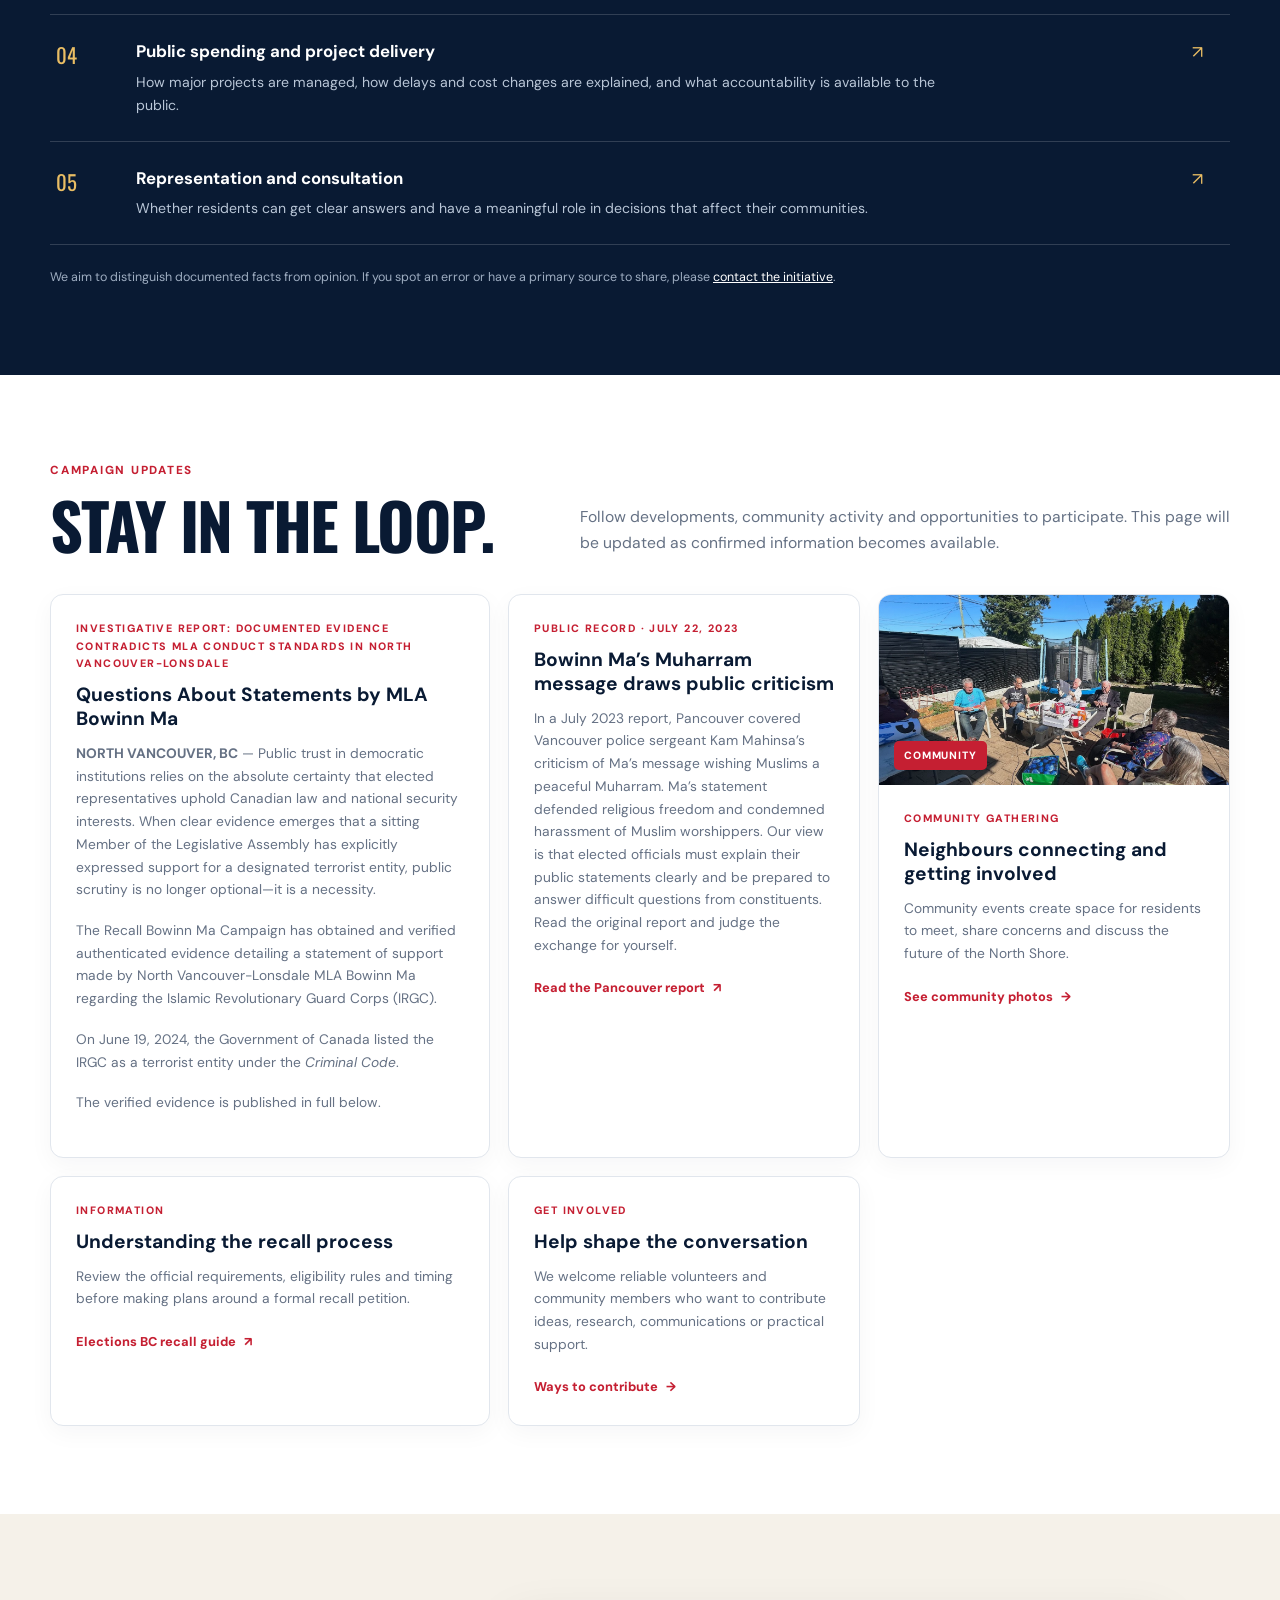
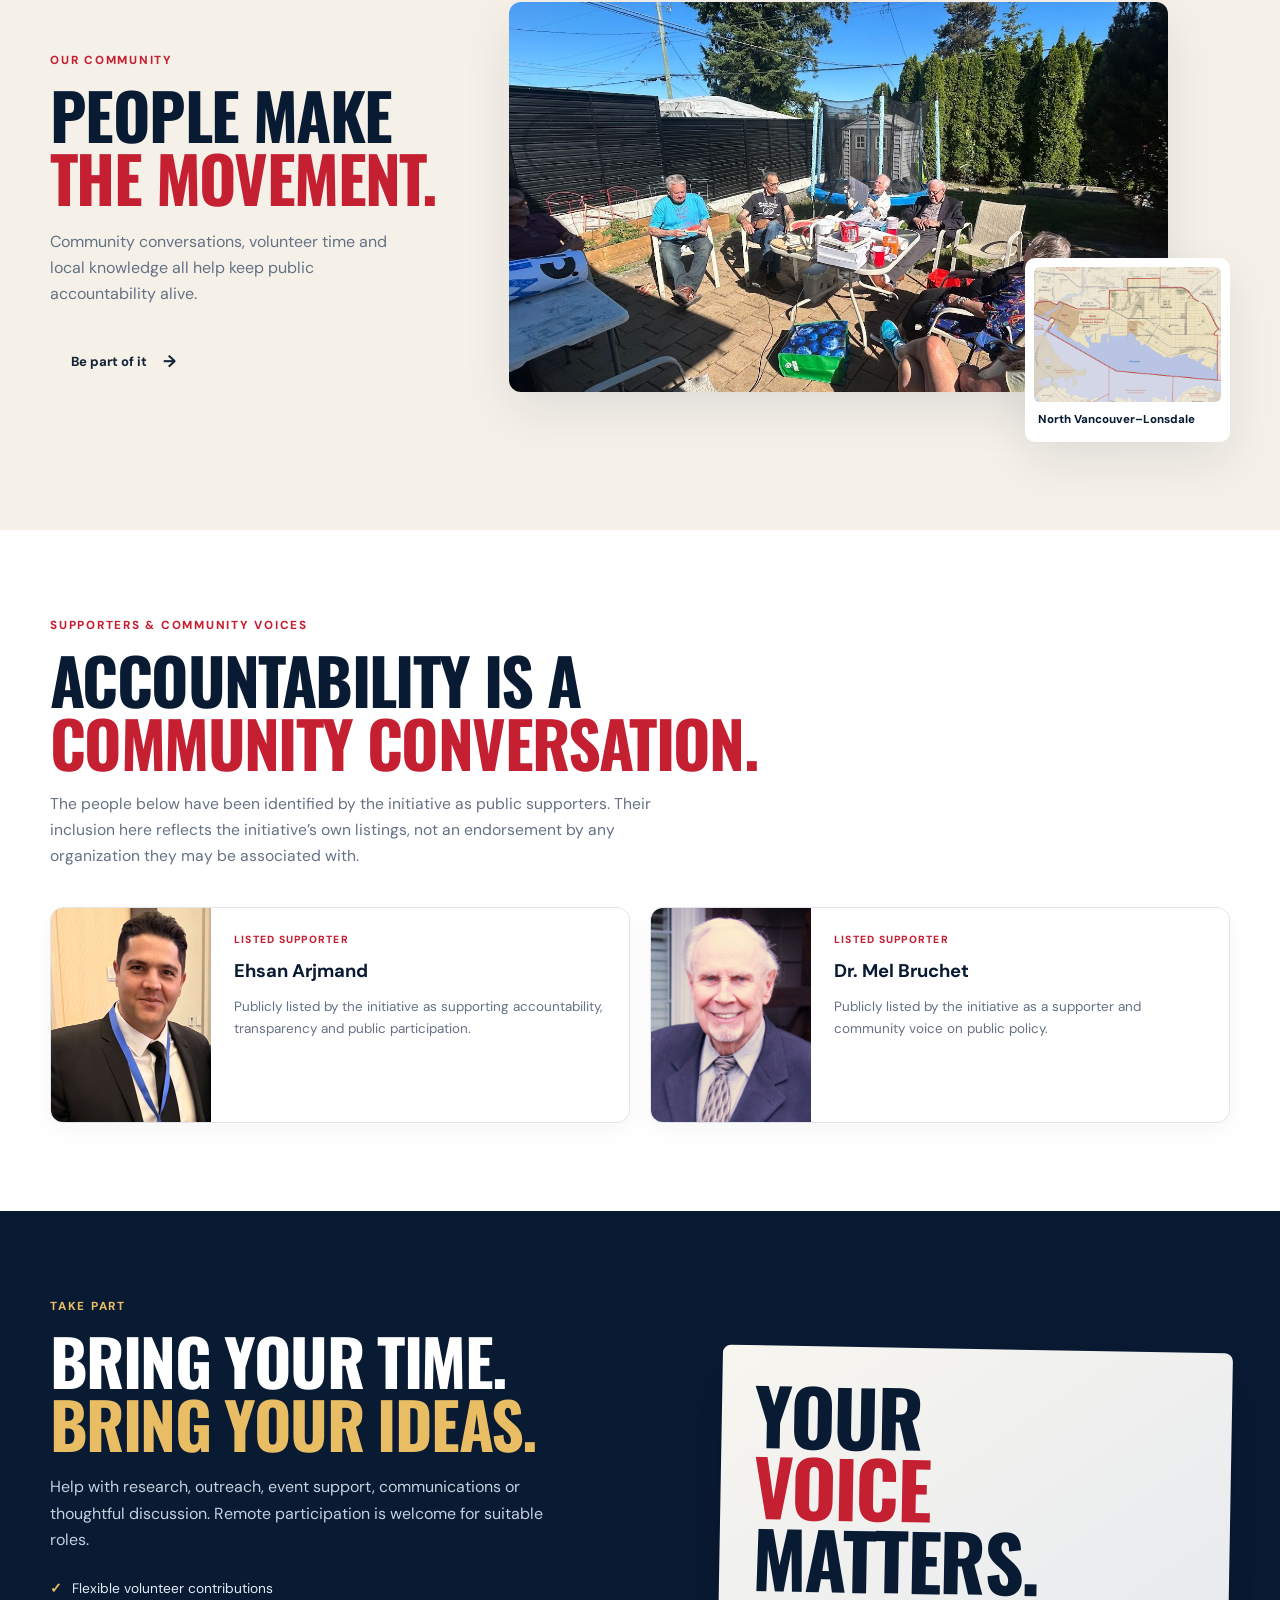
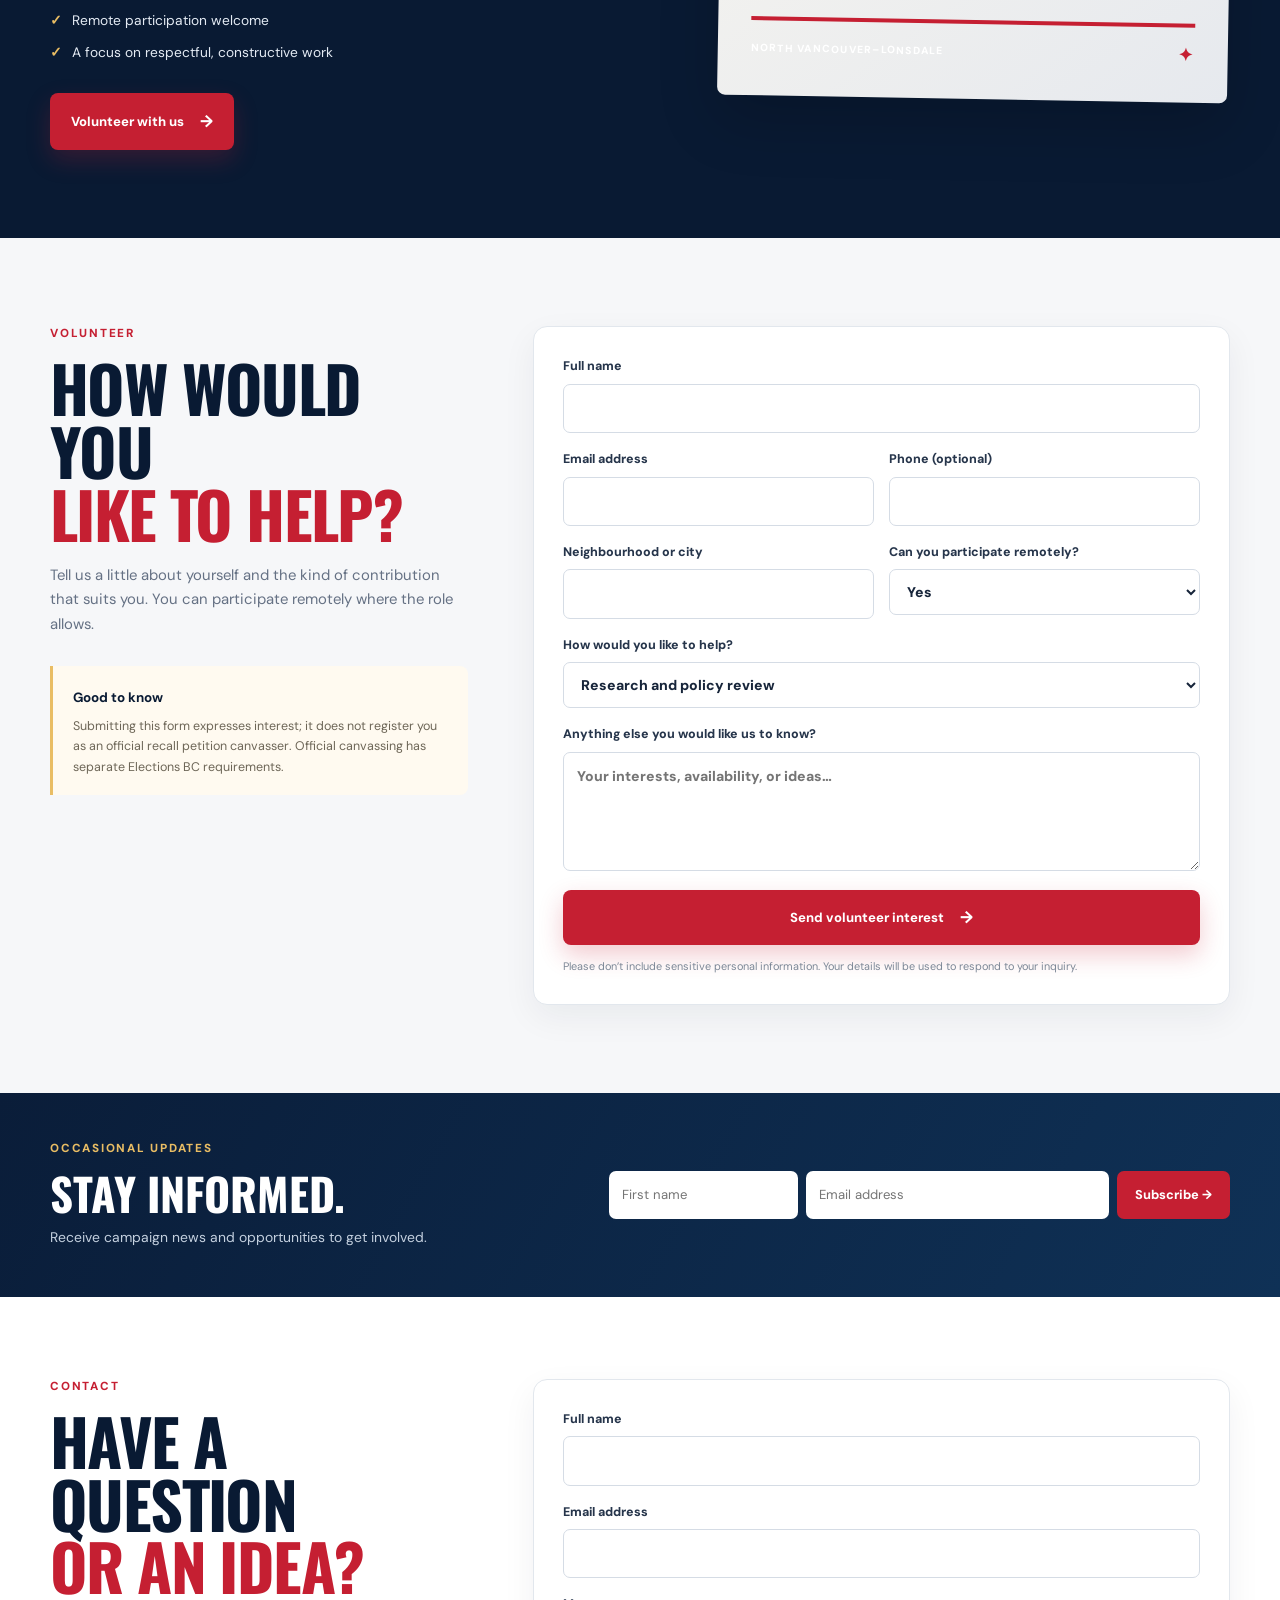
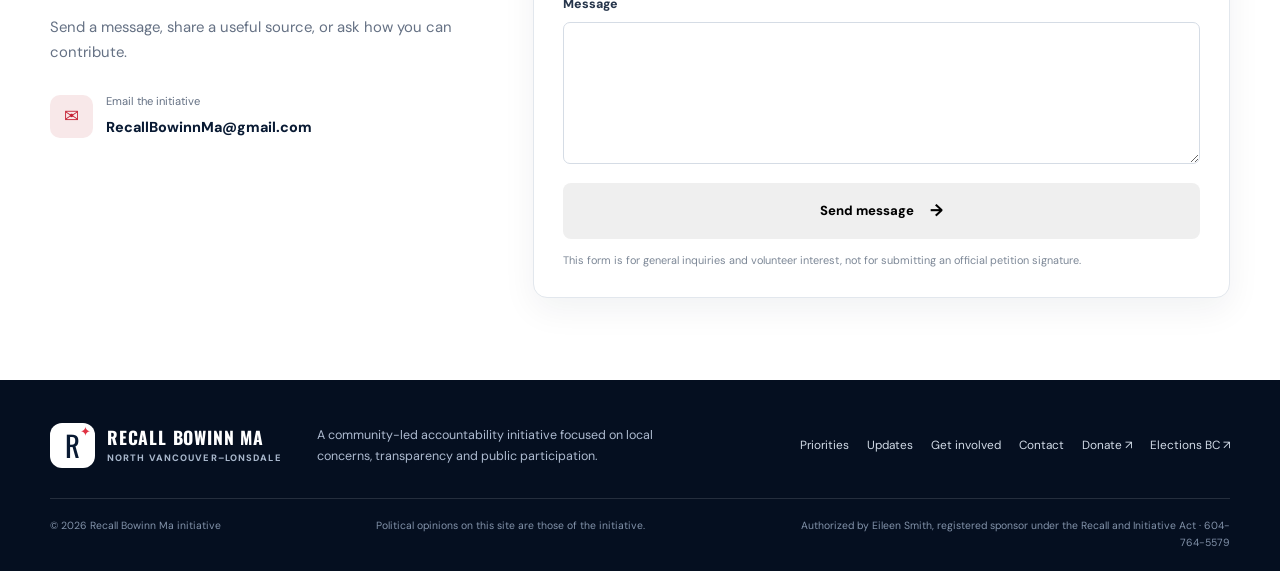
==== commit beb6dd49: "Update index.html" ====
--- a/index.html
+++ b/index.html
@@ -28,8 +28,29 @@
 <article><span class="record-index">04</span><div><h3>Public spending and project delivery</h3><p>How major projects are managed, how delays and cost changes are explained, and what accountability is available to the public.</p></div><span class="record-arrow">↗</span></article>
 <article><span class="record-index">05</span><div><h3>Representation and consultation</h3><p>Whether residents can get clear answers and have a meaningful role in decisions that affect their communities.</p></div><span class="record-arrow">↗</span></article>
 </div><p class="source-note">We aim to distinguish documented facts from opinion. If you spot an error or have a primary source to share, please <a href="#contact">contact the initiative</a>.</p></div></section>
-<section class="section section-light" id="updates"><div class="container"><div class="section-heading heading-row"><div><p class="eyebrow">Campaign updates</p><h2>Stay in the loop.</h2></div><p>Follow developments, community activity and opportunities to participate. This page will be updated as confirmed information becomes available.</p></div><div class="updates-grid">
-<article class="update-card"><div class="update-content"><p class="update-meta">Public record · July 22, 2023</p><h3>Bowinn Ma’s Muharram message draws public criticism</h3><p>In a July 2023 report, Pancouver covered Vancouver police sergeant Kam Mahinsa’s criticism of Ma’s message wishing Muslims a peaceful Muharram. Ma’s statement defended religious freedom and condemned harassment of Muslim worshippers. Our view is that elected officials must explain their public statements clearly and be prepared to answer difficult questions from constituents. Read the original report and judge the exchange for yourself.</p><a class="text-link" href="https://pancouver.ca/vancouver-police-sergeant-kam-mahinsa-slams-b-c-cabinet-ministers-muharram-message-for-muslims/" target="_blank" rel="noopener noreferrer">Read the Pancouver report <span>↗</span></a></div></article>
+<section class="section section-light" id="updates"><div class="container"><div class="section-heading heading-row"><div><p class="eyebrow">Campaign updates</p><h2>Stay in the loop.</h2></div><p>Follow developments, community activity and opportunities to participate. This page will be updated as confirmed information becomes available.</p></div><div class="updates-grid"> 
+  <article class="update-card update-feature">
+  <div class="update-content">
+    <p class="update-meta"> INVESTIGATIVE REPORT: Documented Evidence Contradicts MLA Conduct Standards in North Vancouver-Lonsdale </p>
+
+    <h3>Questions About Statements by MLA Bowinn Ma</h3>
+
+    <p><strong>NORTH VANCOUVER, BC</strong> — Public trust in democratic institutions relies on the absolute certainty that elected representatives uphold Canadian law and national security interests. When clear evidence emerges that a sitting Member of the Legislative Assembly has explicitly expressed support for a designated terrorist entity, public scrutiny is no longer optional—it is a necessity.</p>
+
+    <p> The Recall Bowinn Ma Campaign has obtained and verified authenticated evidence detailing a statement of support made by North Vancouver-Lonsdale MLA Bowinn Ma regarding the Islamic Revolutionary Guard Corps (IRGC).</p>
+
+    <p>On June 19, 2024, the Government of Canada listed the IRGC as a terrorist entity under the <em>Criminal Code</em>.</p>
+
+    <p>
+     
+    </p>
+
+    <p> The verified evidence is published in full below. </p>
+
+  </div>
+</article>
+
+<article class="update-card"><div class="update-content"><p class="update-meta">Public record · July 22, 2023</p><h3>Bowinn Ma’s Muharram message draws public criticism</h3><p>In a July 2023 report, Pancouver covered Vancouver police sergeant Kam Mahinsa’s criticism of Ma’s message wishing Muslims a peaceful Muharram. Ma’s statement defended religious freedom and condemned harassment of Muslim worshippers. Our view is that elected officials must explain their public statements clearly and be prepared to answer difficult questions from constituents. Read the original report and judge the exchange for yourself.</p><a class="text-link" href="https://pancouver.ca/vancouver-police-sergeant-kam-mahinsa-slams-b-c-cabinet-ministers-muharram-message-for-muslims/" target="_blank" rel="noopener noreferrer">Read the Pancouver report <span>↗</span></a></div></article> 
 <article class="update-card update-feature"><div class="update-image bbq-image"><span class="image-tag">Community</span></div><div class="update-content"><p class="update-meta">Community gathering</p><h3>Neighbours connecting and getting involved</h3><p>Community events create space for residents to meet, share concerns and discuss the future of the North Shore.</p><a class="text-link" href="#photos">See community photos <span>→</span></a></div></article>
 <article class="update-card"><div class="update-content"><p class="update-meta">Information</p><h3>Understanding the recall process</h3><p>Review the official requirements, eligibility rules and timing before making plans around a formal recall petition.</p><a class="text-link" href="https://elections.bc.ca/events-services/recall/" target="_blank" rel="noopener noreferrer">Elections BC recall guide <span>↗</span></a></div></article>
 <article class="update-card"><div class="update-content"><p class="update-meta">Get involved</p><h3>Help shape the conversation</h3><p>We welcome reliable volunteers and community members who want to contribute ideas, research, communications or practical support.</p><a class="text-link" href="#get-involved">Ways to contribute <span>→</span></a></div></article>
@@ -46,4 +67,4 @@
 <section class="section section-light contact-section" id="contact"><div class="container contact-layout"><div><p class="eyebrow">Contact</p><h2>Have a question<br><span>or an idea?</span></h2><p>Send a message, share a useful source, or ask how you can contribute.</p><div class="contact-email"><span class="contact-icon">✉</span><div><small>Email the initiative</small><a href="mailto:RecallBowinnMa@gmail.com">RecallBowinnMa@gmail.com</a></div></div></div>
 <form class="site-form contact-form" action="https://formsubmit.co/RecallBowinnMa@gmail.com" method="POST"><input type="hidden" name="_subject" value="Website Contact Message"><input type="hidden" name="_template" value="table"><input type="hidden" name="_next" value="https://recallbowinnma.ca/#contact"><input type="text" name="_honey" class="honeypot" tabindex="-1" autocomplete="off" aria-hidden="true"><label>Full name<input name="Full name" autocomplete="name" required></label><label>Email address<input type="email" name="email" autocomplete="email" required></label><label>Message<textarea name="Message" rows="5" required></textarea></label><button class="button button-dark button-submit" type="submit">Send message <span>→</span></button><p class="privacy-note">This form is for general inquiries and volunteer interest, not for submitting an official petition signature.</p></form></div></section>
 </main>
-<footer class="site-footer"><div class="container footer-main"><a class="brand brand-footer" href="#home"><span class="brand-mark" aria-hidden="true">R<span>✦</span></span><span class="brand-copy"><strong>RECALL BOWINN MA</strong><small>NORTH VANCOUVER–LONSDALE</small></span></a><p>A community-led accountability initiative focused on local concerns, transparency and public participation.</p><div class="footer-links"><a href="#priorities">Priorities</a><a href="#updates">Updates</a><a href="#get-involved">Get involved</a><a href="#contact">Contact</a><a href="https://gr1qw52tdo.zite.so/" target="_blank" rel="noopener noreferrer">Donate ↗</a><a href="https://elections.bc.ca/events-services/recall/" target="_blank" rel="noopener noreferrer">Elections BC ↗</a></div></div><div class="container footer-bottom"><span>© <span id="year">2026</span> Recall Bowinn Ma initiative</span><span>Political opinions on this site are those of the initiative.</span><span>Authorized by Eileen Smith, registered sponsor under the Recall and Initiative Act · 604-764-5579</span></div></footer><script src="/site.js?v=20261011-5"></script></body></html>+<footer class="site-footer"><div class="container footer-main"><a class="brand brand-footer" href="#home"><span class="brand-mark" aria-hidden="true">R<span>✦</span></span><span class="brand-copy"><strong>RECALL BOWINN MA</strong><small>NORTH VANCOUVER–LONSDALE</small></span></a><p>A community-led accountability initiative focused on local concerns, transparency and public participation.</p><div class="footer-links"><a href="#priorities">Priorities</a><a href="#updates">Updates</a><a href="#get-involved">Get involved</a><a href="#contact">Contact</a><a href="https://gr1qw52tdo.zite.so/" target="_blank" rel="noopener noreferrer">Donate ↗</a><a href="https://elections.bc.ca/events-services/recall/" target="_blank" rel="noopener noreferrer">Elections BC ↗</a></div></div><div class="container footer-bottom"><span>© <span id="year">2026</span> Recall Bowinn Ma initiative</span><span>Political opinions on this site are those of the initiative.</span><span>Authorized by Eileen Smith, registered sponsor under the Recall and Initiative Act · 604-764-5579</span></div></footer><script src="/site.js?v=20261011-5"></script></body></html>
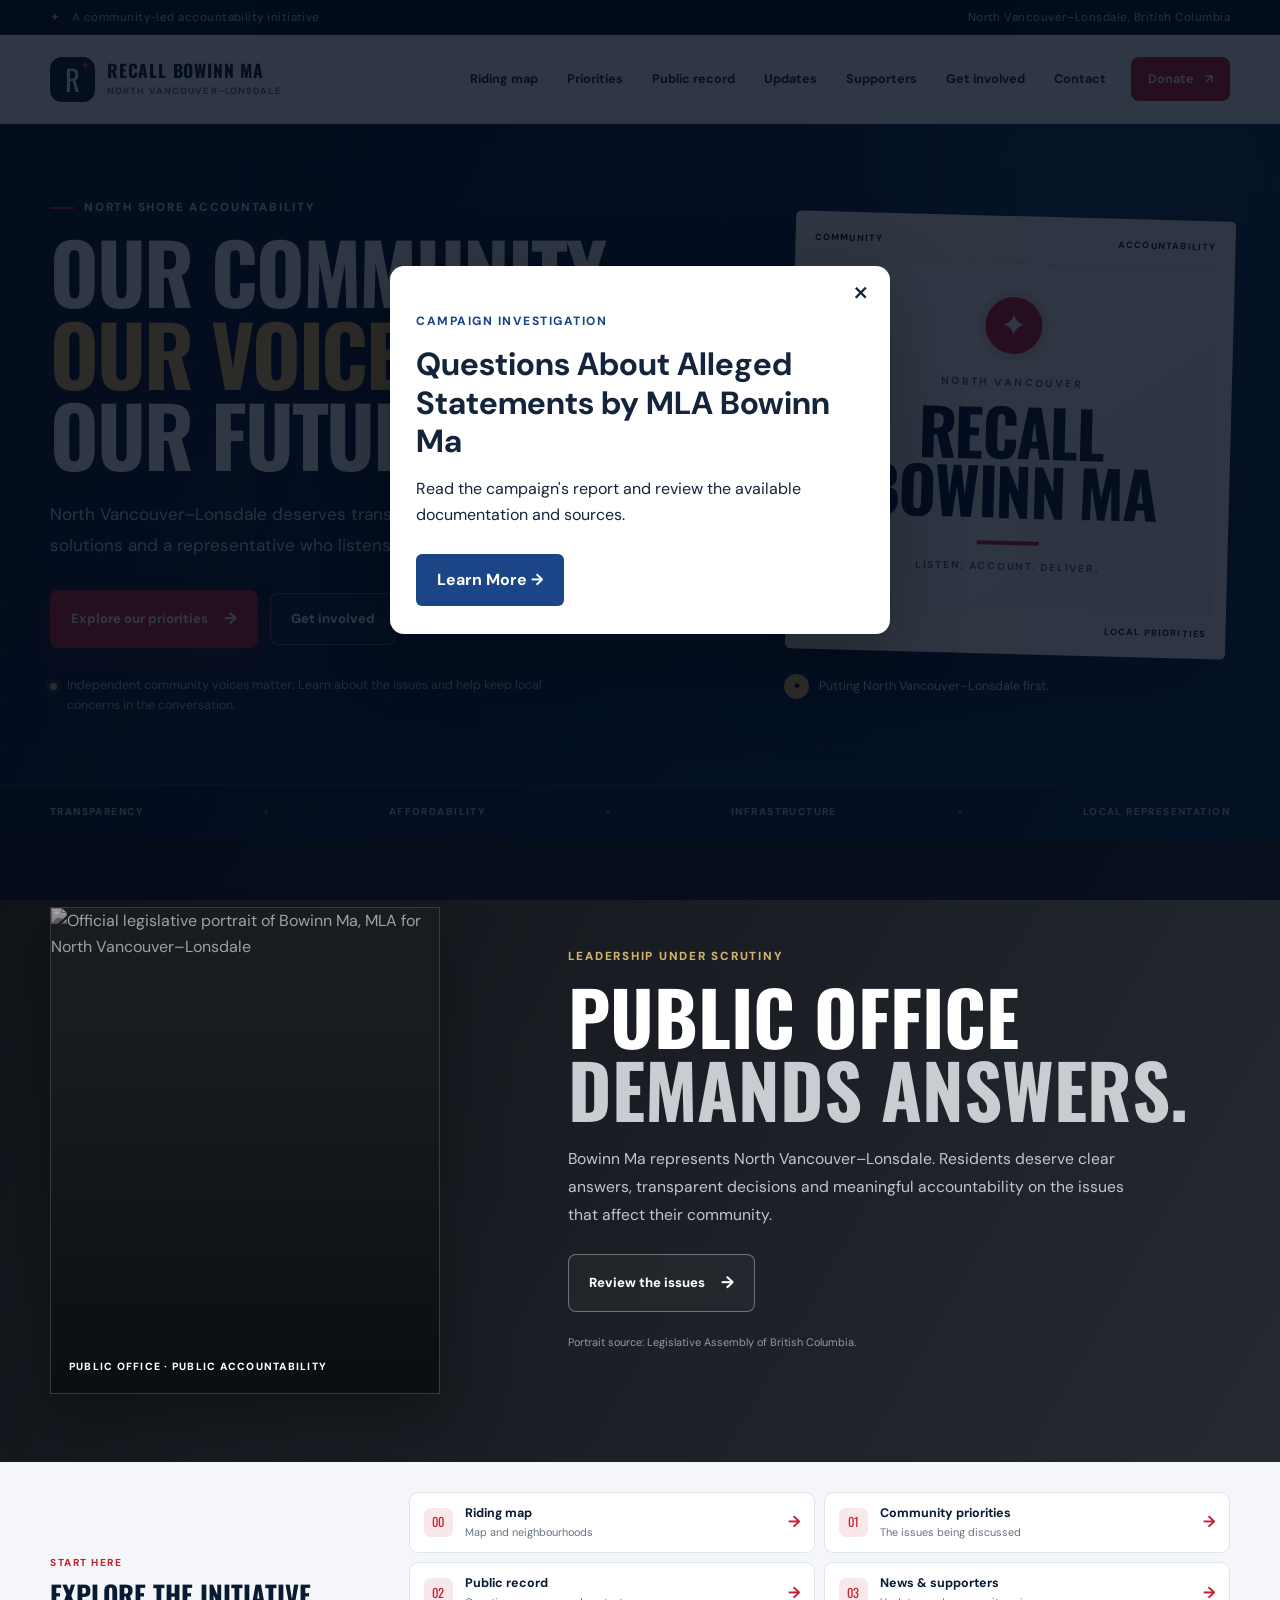
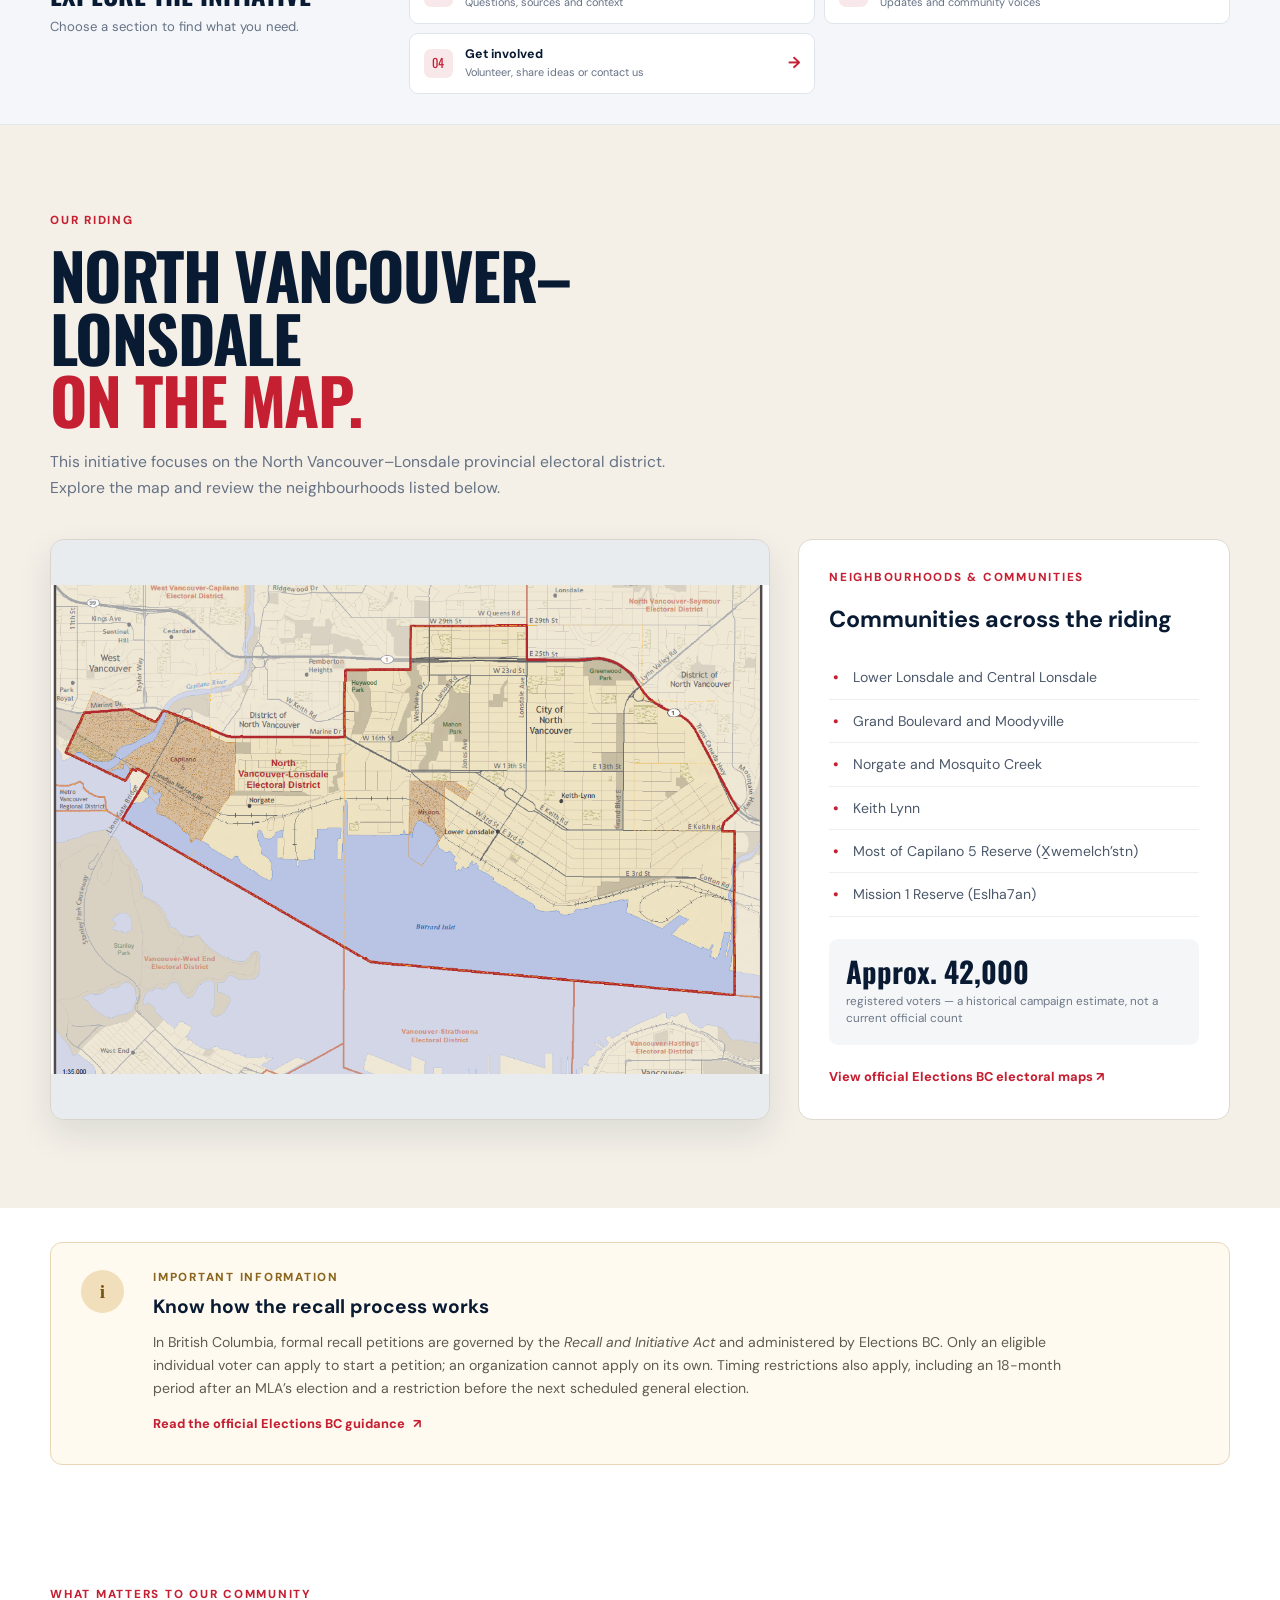
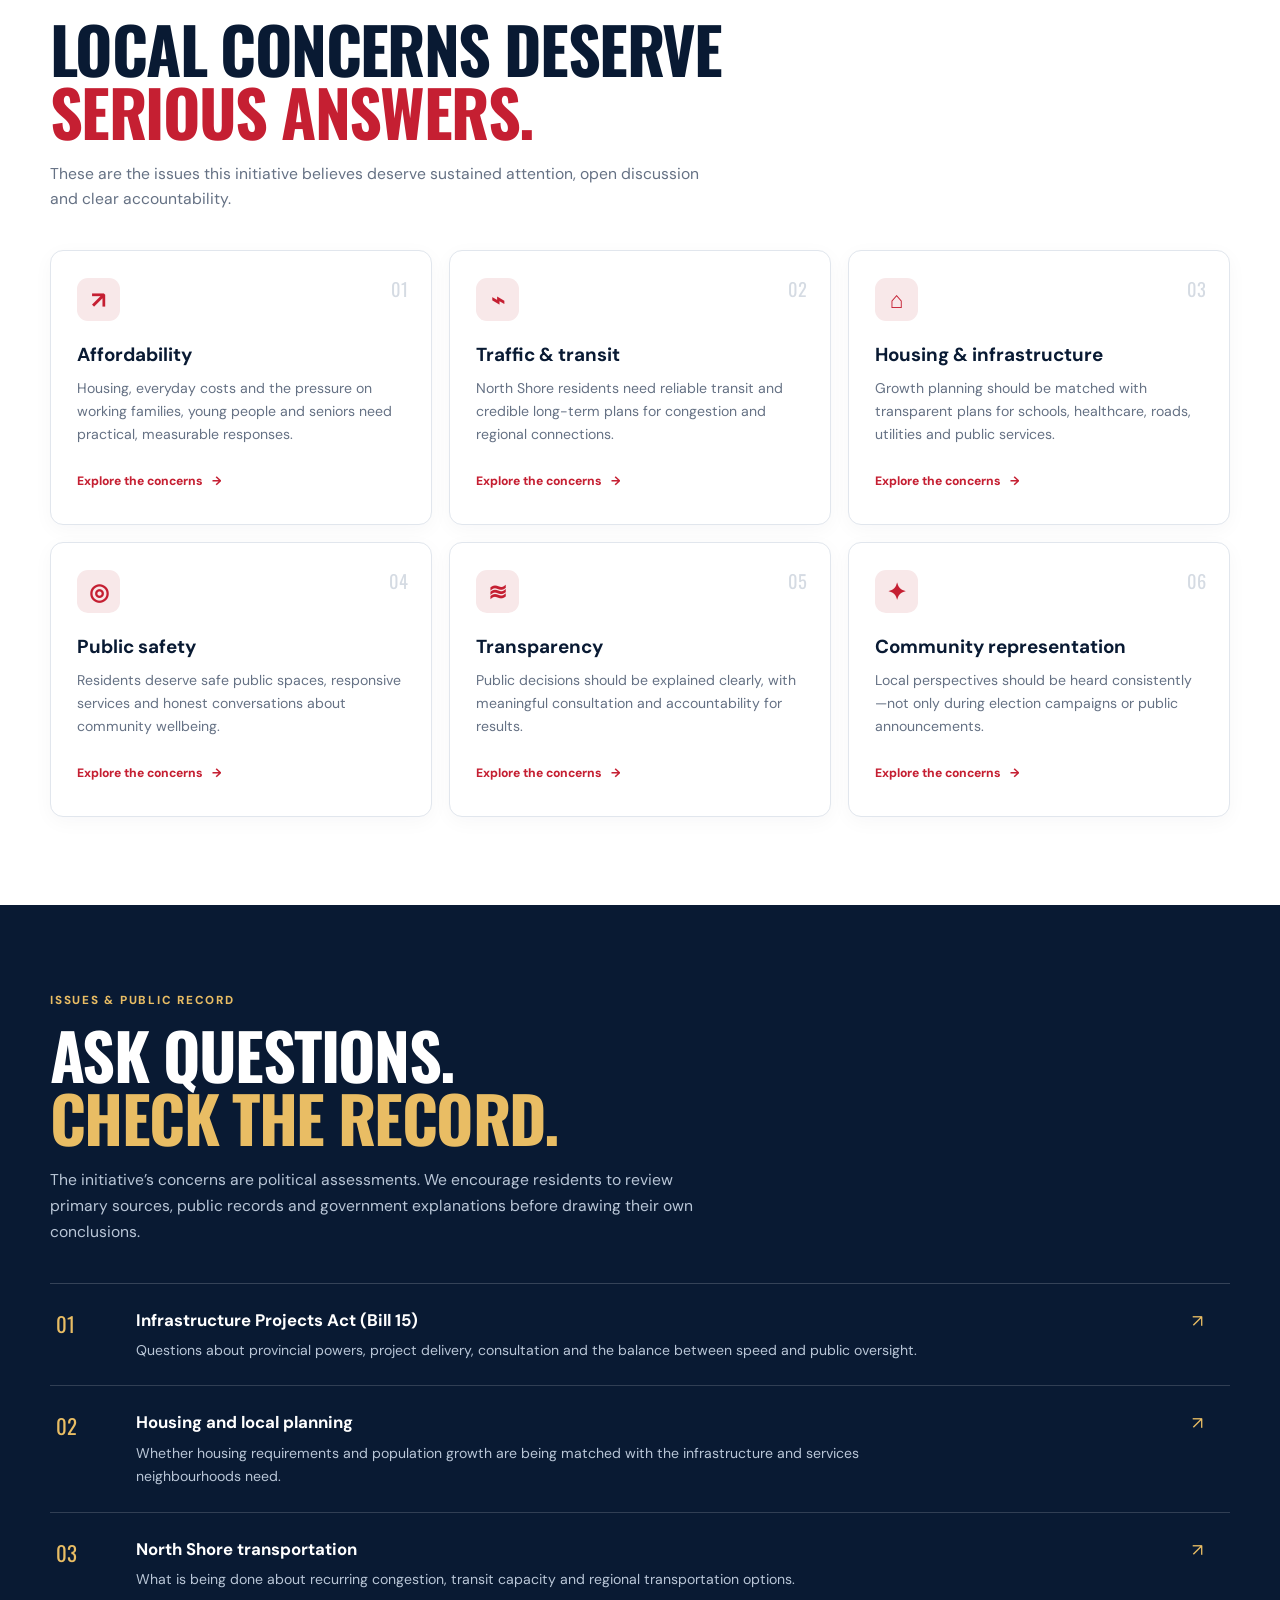
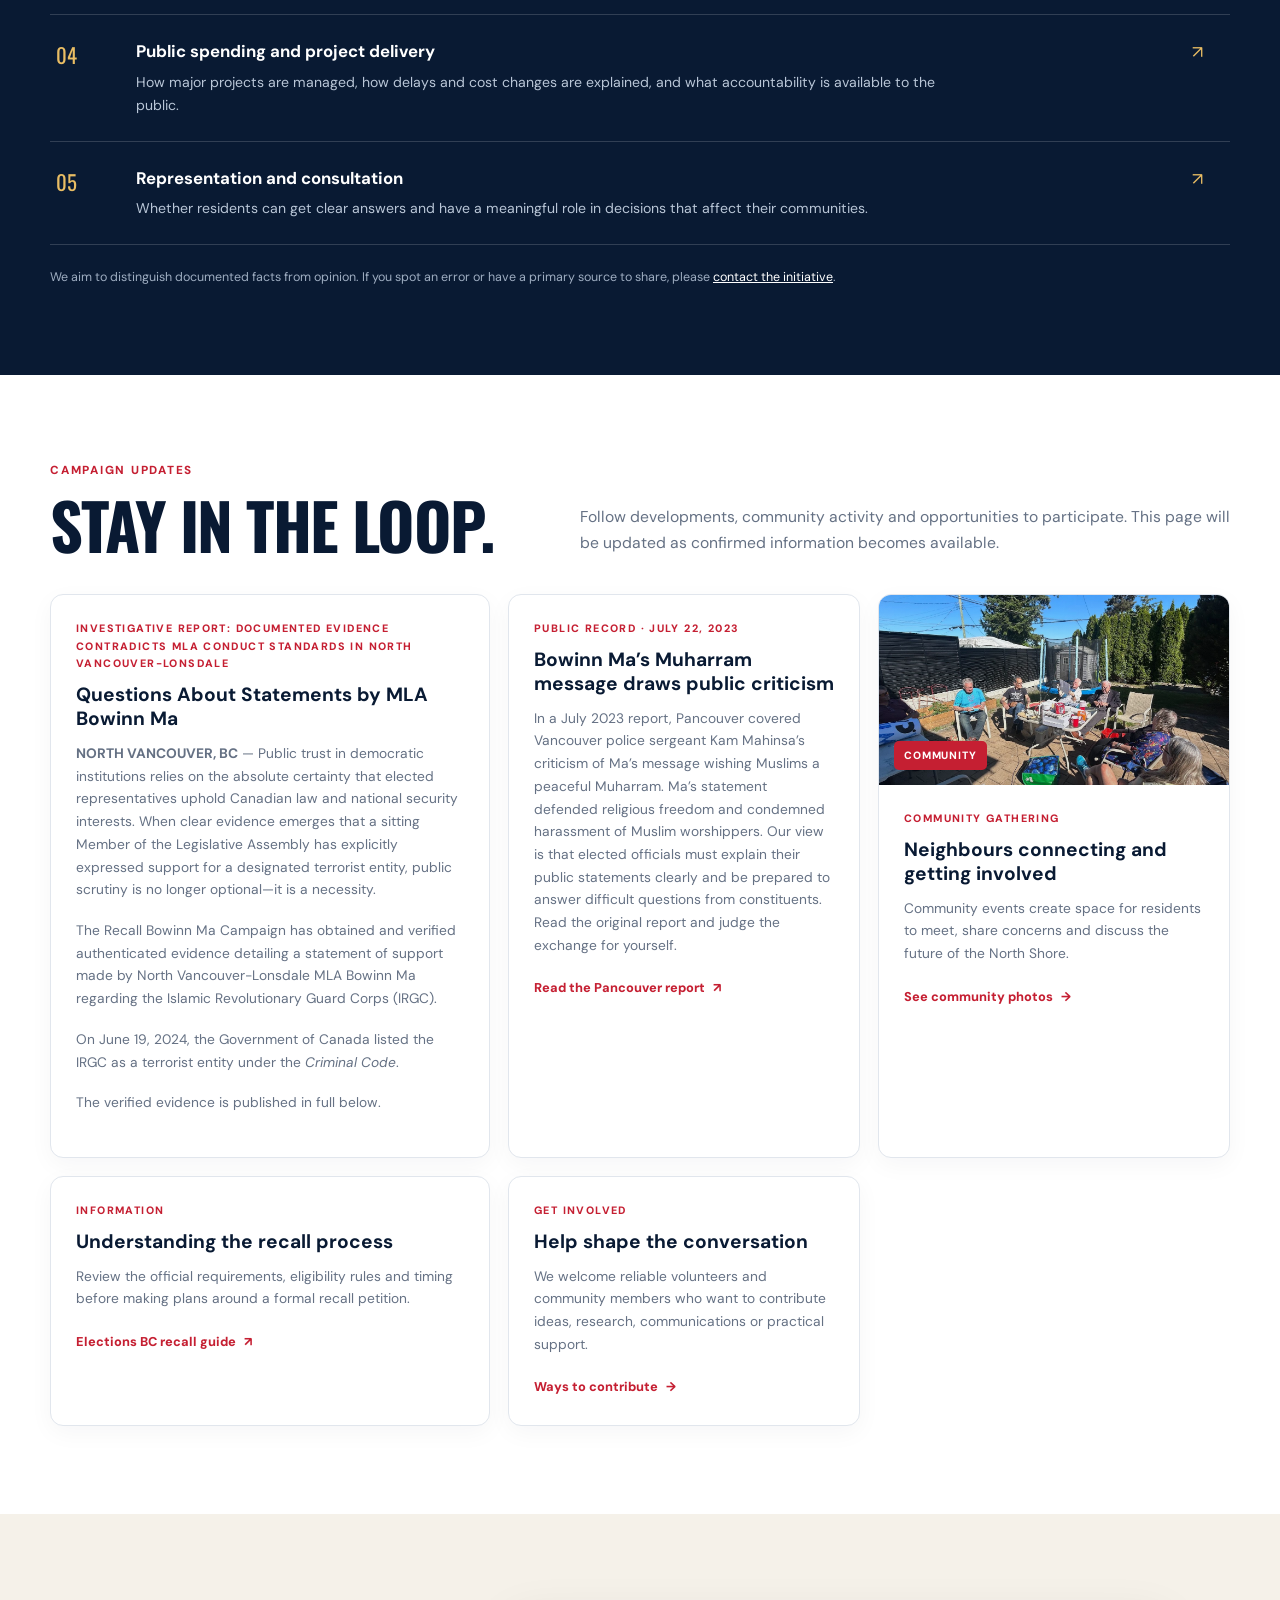
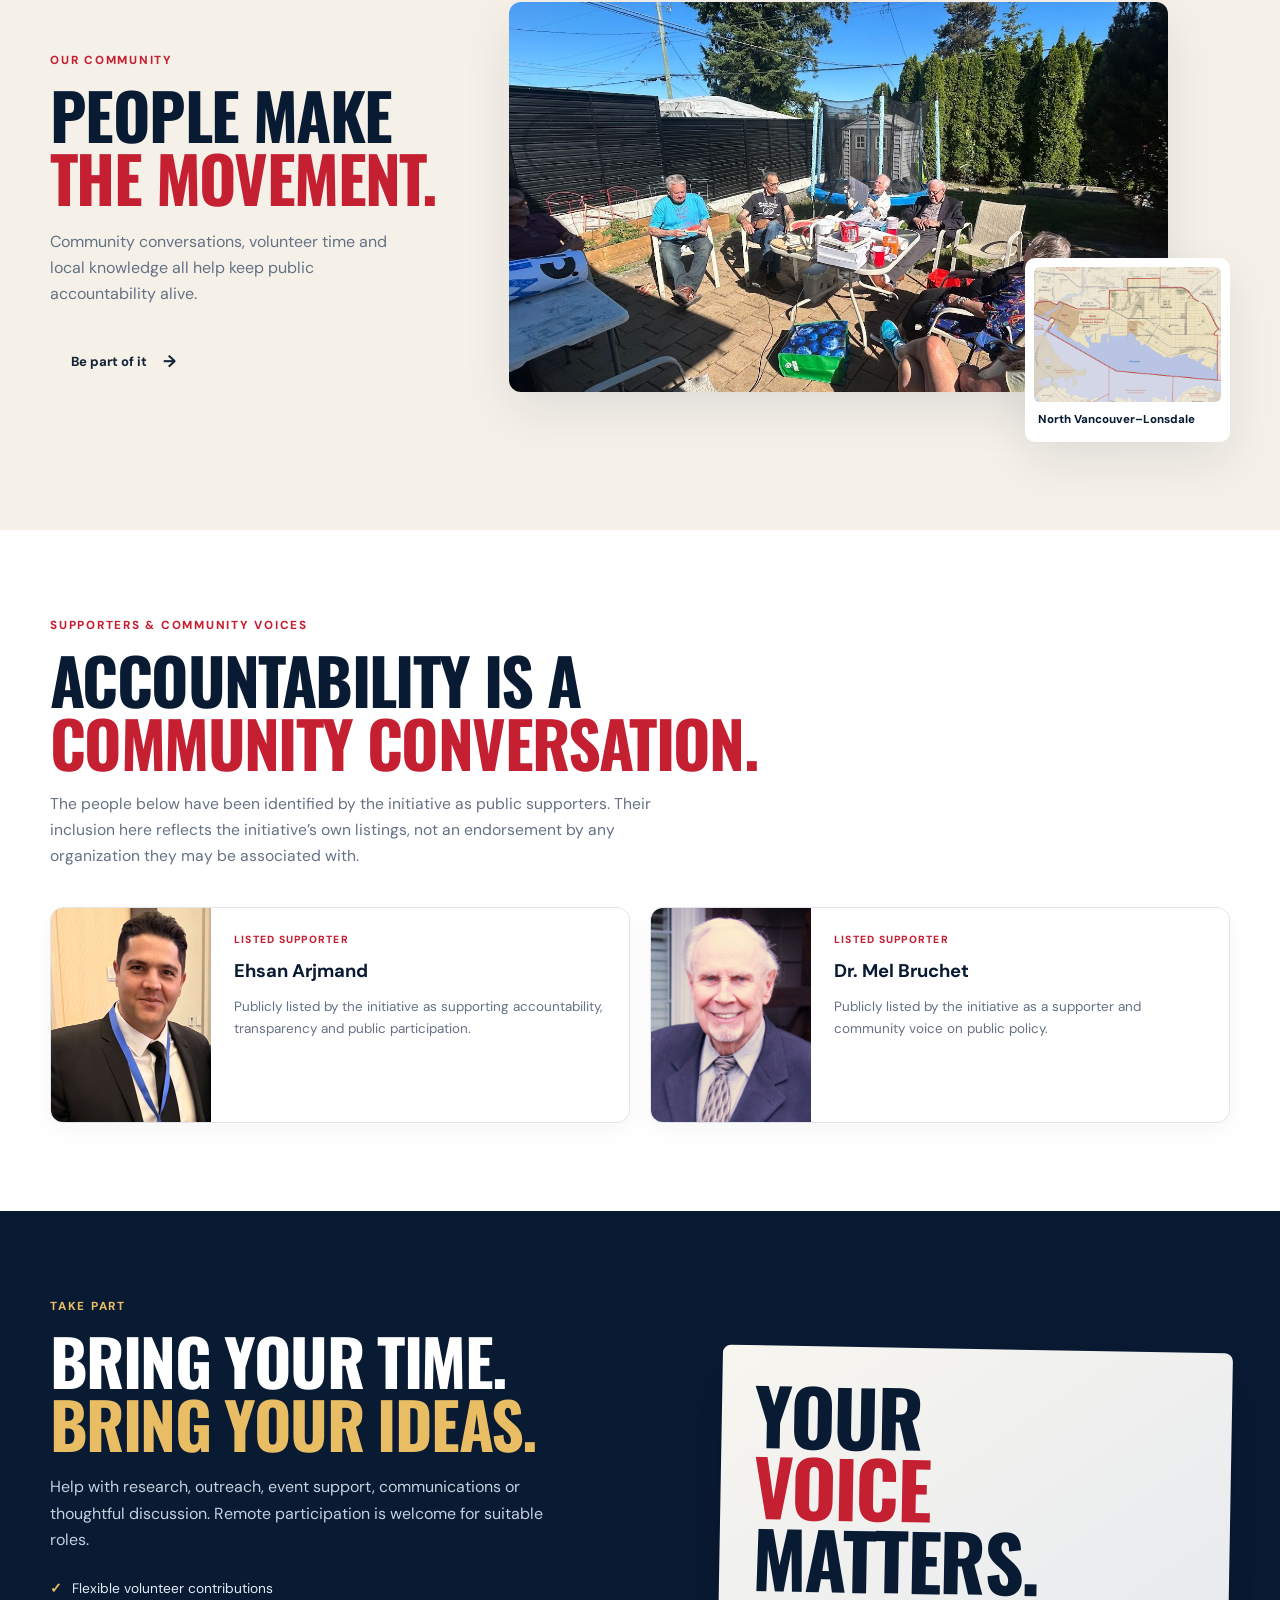
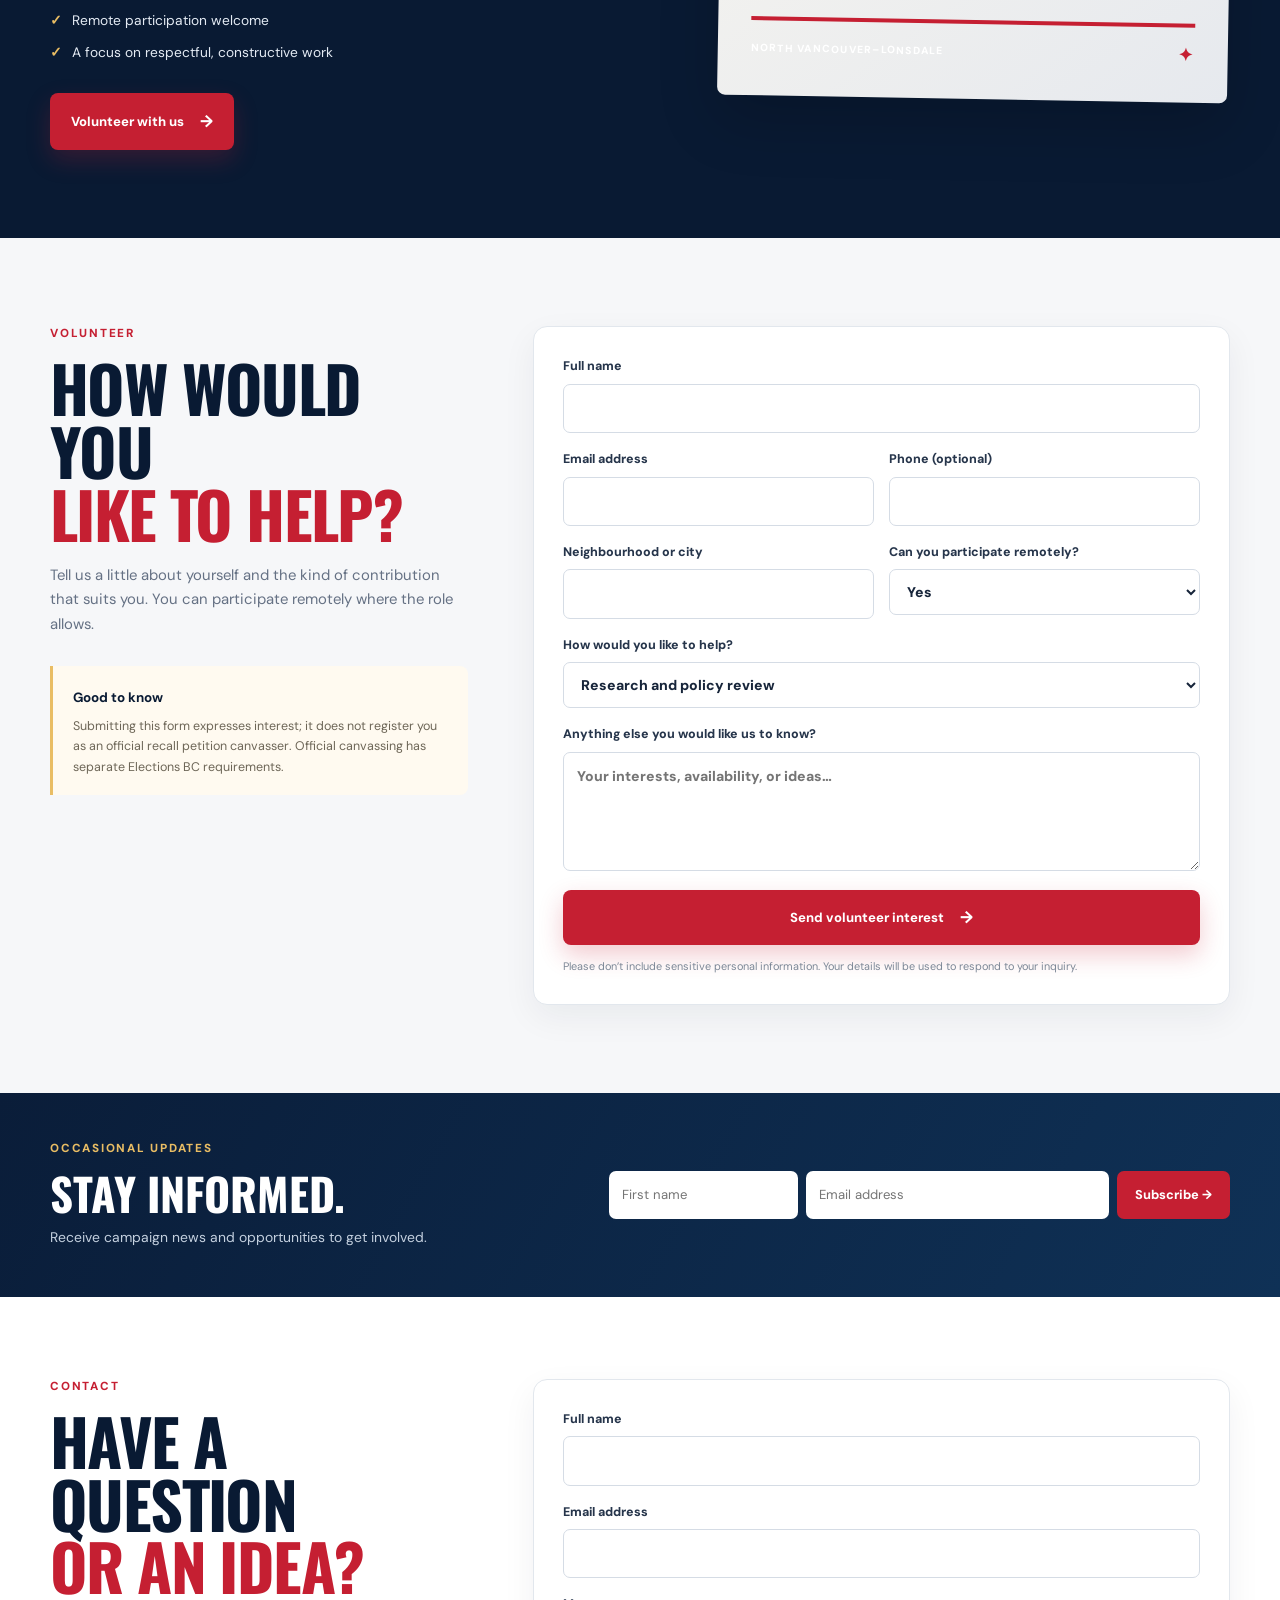
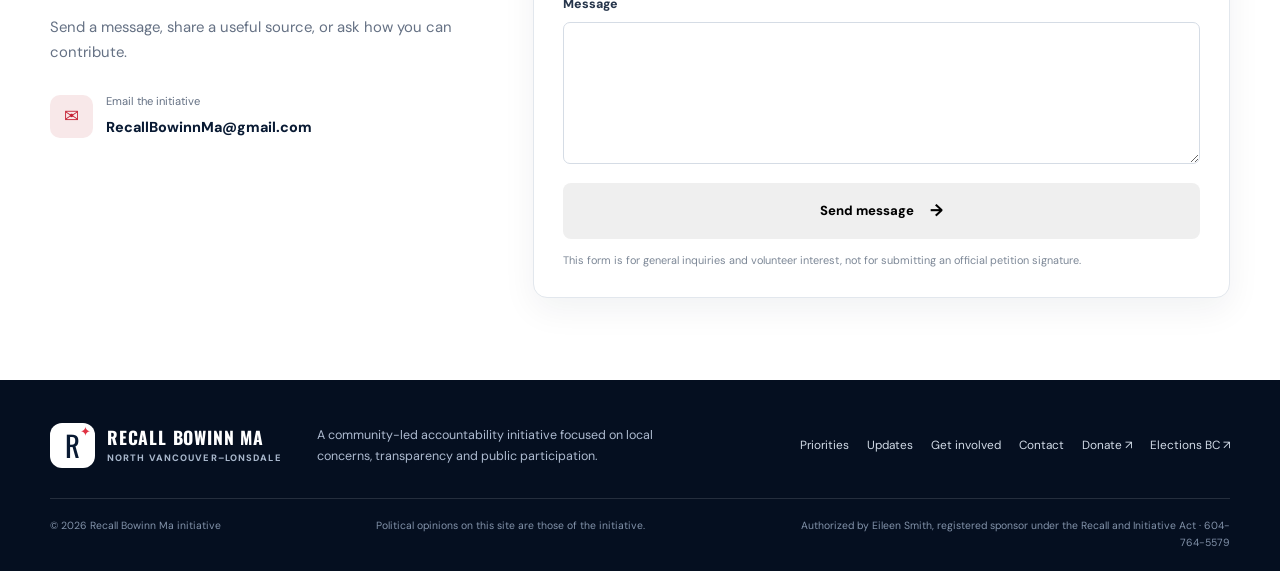
==== commit cf8faad1: "Update index.html" ====
--- a/index.html
+++ b/index.html
@@ -67,4 +67,100 @@
 <section class="section section-light contact-section" id="contact"><div class="container contact-layout"><div><p class="eyebrow">Contact</p><h2>Have a question<br><span>or an idea?</span></h2><p>Send a message, share a useful source, or ask how you can contribute.</p><div class="contact-email"><span class="contact-icon">✉</span><div><small>Email the initiative</small><a href="mailto:RecallBowinnMa@gmail.com">RecallBowinnMa@gmail.com</a></div></div></div>
 <form class="site-form contact-form" action="https://formsubmit.co/RecallBowinnMa@gmail.com" method="POST"><input type="hidden" name="_subject" value="Website Contact Message"><input type="hidden" name="_template" value="table"><input type="hidden" name="_next" value="https://recallbowinnma.ca/#contact"><input type="text" name="_honey" class="honeypot" tabindex="-1" autocomplete="off" aria-hidden="true"><label>Full name<input name="Full name" autocomplete="name" required></label><label>Email address<input type="email" name="email" autocomplete="email" required></label><label>Message<textarea name="Message" rows="5" required></textarea></label><button class="button button-dark button-submit" type="submit">Send message <span>→</span></button><p class="privacy-note">This form is for general inquiries and volunteer interest, not for submitting an official petition signature.</p></form></div></section>
 </main>
-<footer class="site-footer"><div class="container footer-main"><a class="brand brand-footer" href="#home"><span class="brand-mark" aria-hidden="true">R<span>✦</span></span><span class="brand-copy"><strong>RECALL BOWINN MA</strong><small>NORTH VANCOUVER–LONSDALE</small></span></a><p>A community-led accountability initiative focused on local concerns, transparency and public participation.</p><div class="footer-links"><a href="#priorities">Priorities</a><a href="#updates">Updates</a><a href="#get-involved">Get involved</a><a href="#contact">Contact</a><a href="https://gr1qw52tdo.zite.so/" target="_blank" rel="noopener noreferrer">Donate ↗</a><a href="https://elections.bc.ca/events-services/recall/" target="_blank" rel="noopener noreferrer">Elections BC ↗</a></div></div><div class="container footer-bottom"><span>© <span id="year">2026</span> Recall Bowinn Ma initiative</span><span>Political opinions on this site are those of the initiative.</span><span>Authorized by Eileen Smith, registered sponsor under the Recall and Initiative Act · 604-764-5579</span></div></footer><script src="/site.js?v=20261011-5"></script></body></html>
+<footer class="site-footer"><div class="container footer-main"><a class="brand brand-footer" href="#home"><span class="brand-mark" aria-hidden="true">R<span>✦</span></span><span class="brand-copy"><strong>RECALL BOWINN MA</strong><small>NORTH VANCOUVER–LONSDALE</small></span></a><p>A community-led accountability initiative focused on local concerns, transparency and public participation.</p><div class="footer-links"><a href="#priorities">Priorities</a><a href="#updates">Updates</a><a href="#get-involved">Get involved</a><a href="#contact">Contact</a><a href="https://gr1qw52tdo.zite.so/" target="_blank" rel="noopener noreferrer">Donate ↗</a><a href="https://elections.bc.ca/events-services/recall/" target="_blank" rel="noopener noreferrer">Elections BC ↗</a></div></div><div class="container footer-bottom"><span>© <span id="year">2026</span> Recall Bowinn Ma initiative</span><span>Political opinions on this site are those of the initiative.</span><span>Authorized by Eileen Smith, registered sponsor under the Recall and Initiative Act · 604-764-5579</span></div></footer>
+<script src="/site.js?v=20261011-5"></script>
+<!-- Investigative Report Popup -->
+<style>
+  #report-popup {
+    position: fixed;
+    inset: 0;
+    z-index: 99999;
+    display: flex;
+    align-items: center;
+    justify-content: center;
+    padding: 20px;
+    background: rgba(3, 12, 27, 0.82);
+  }
+  #report-popup .popup-box {
+    position: relative;
+    width: 100%;
+    max-width: 500px;
+    box-sizing: border-box;
+    padding: 34px 26px 28px;
+    border-radius: 14px;
+    background: #fff;
+    color: #14243a;
+    box-shadow: 0 20px 70px rgba(0, 0, 0, 0.3);
+    font-family: inherit;
+  }
+  #report-popup .popup-close {
+    position: absolute;
+    top: 8px;
+    right: 14px;
+    border: 0;
+    background: transparent;
+    color: #14243a;
+    font-size: 32px;
+    cursor: pointer;
+    line-height: 1;
+  }
+  #report-popup .popup-label {
+    color: #1c4587;
+    font-size: 12px;
+    font-weight: 800;
+    letter-spacing: 1.5px;
+    text-transform: uppercase;
+  }
+  #report-popup h2 {
+    margin: 14px 0;
+    font-size: clamp(24px, 5vw, 32px);
+    line-height: 1.2;
+  }
+  #report-popup p {
+    font-size: 16px;
+    line-height: 1.6;
+  }
+  #report-popup .popup-learn-more {
+    display: inline-block;
+    margin-top: 10px;
+    padding: 13px 21px;
+    border-radius: 6px;
+    background: #1c4587;
+    color: #fff;
+    font-weight: 700;
+    text-decoration: none;
+  }
+  #report-popup .popup-learn-more:hover {
+    background: #123365;
+  }
+</style>
+<div id="report-popup" role="dialog" aria-modal="true" aria-labelledby="report-popup-title">
+  <div class="popup-box">
+    <button type="button" class="popup-close" id="report-popup-close" aria-label="Close announcement">&times;</button>
+    <p class="popup-label">Campaign Investigation</p>
+    <h2 id="report-popup-title">Questions About Alleged Statements by MLA Bowinn Ma</h2>
+    <p>Read the campaign's report and review the available documentation and sources.</p>
+    <a class="popup-learn-more" href="#updates" id="report-popup-learn-more">Learn More &rarr;</a>
+  </div>
+</div>
+<script>
+(function () {
+  var popup = document.getElementById("report-popup");
+  var closeButton = document.getElementById("report-popup-close");
+  var learnMore = document.getElementById("report-popup-learn-more");
+  if (!popup || !closeButton || !learnMore) return;
+  function closeReportPopup() {
+    popup.style.display = "none";
+  }
+  closeButton.addEventListener("click", closeReportPopup);
+  learnMore.addEventListener("click", closeReportPopup);
+  popup.addEventListener("click", function (event) {
+    if (event.target === popup) closeReportPopup();
+  });
+  document.addEventListener("keydown", function (event) {
+    if (event.key === "Escape") closeReportPopup();
+  });
+})();
+</script>
+</body>
+</html>
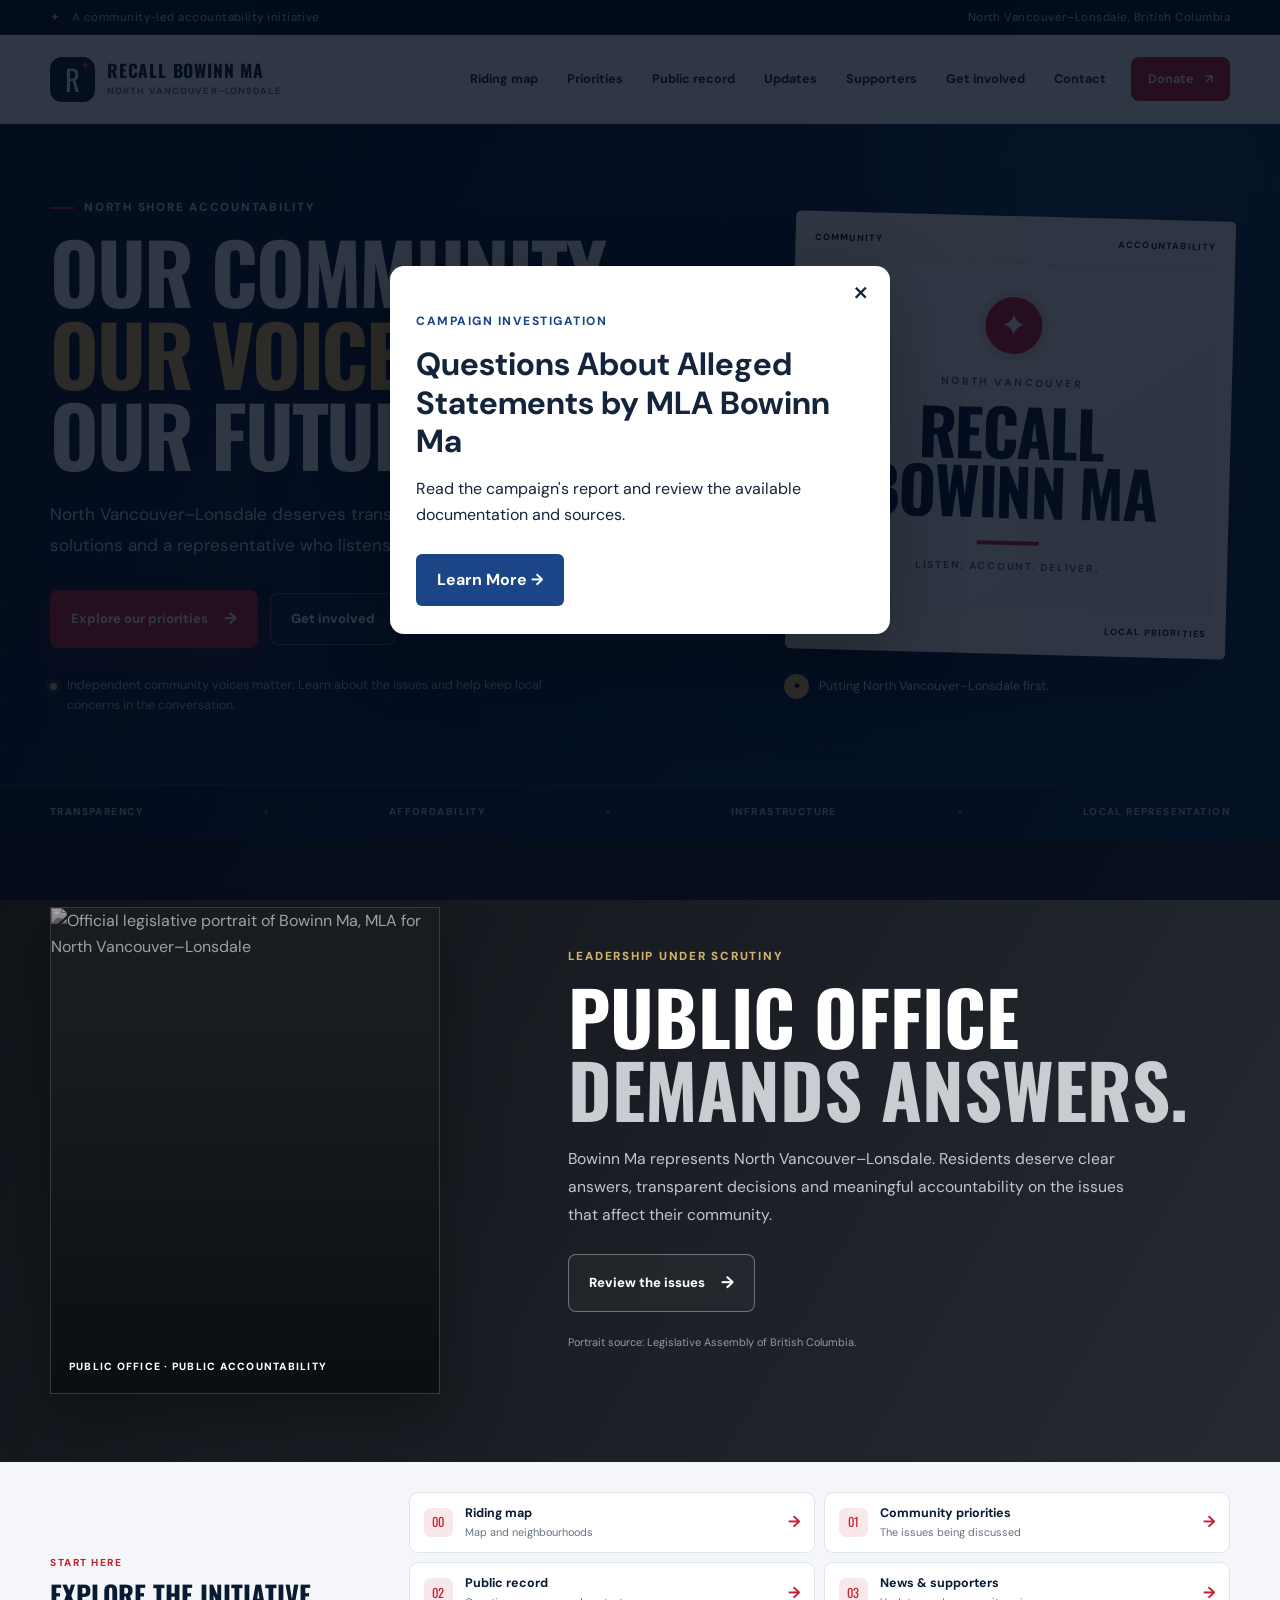
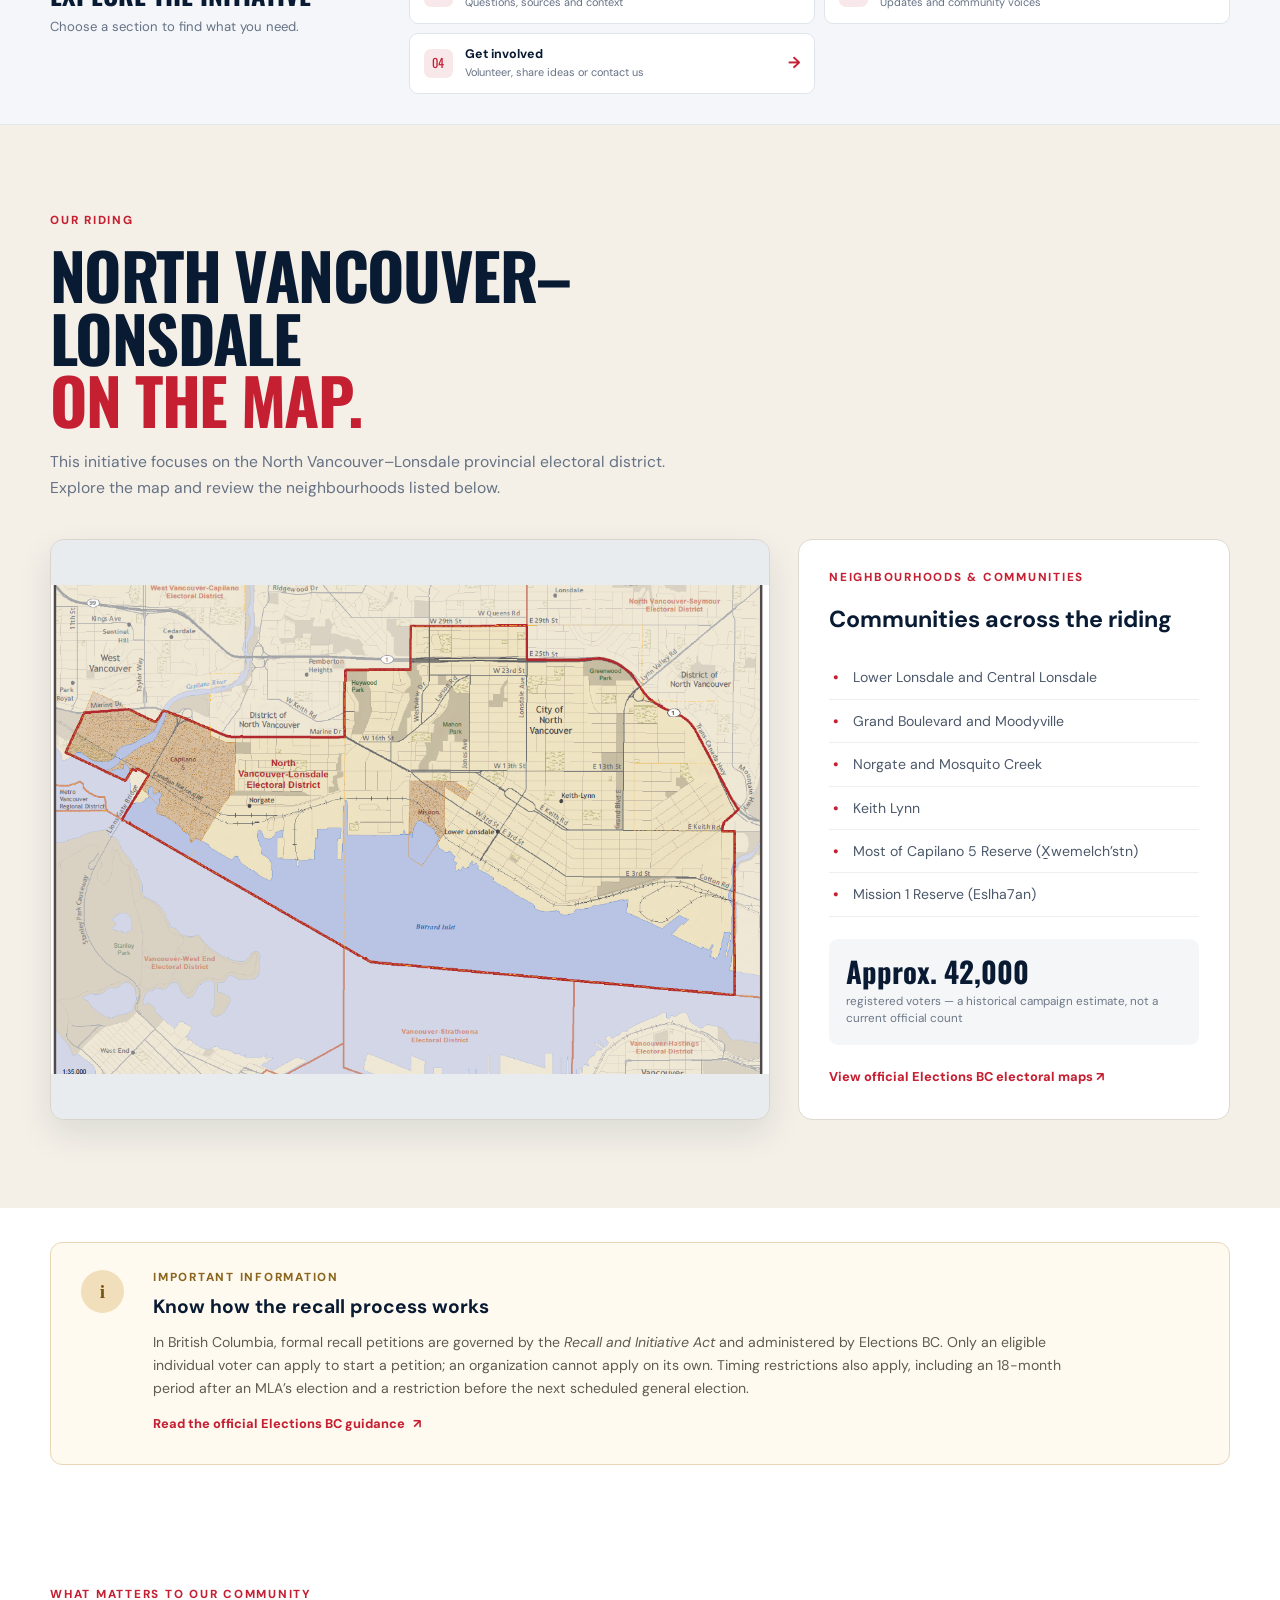
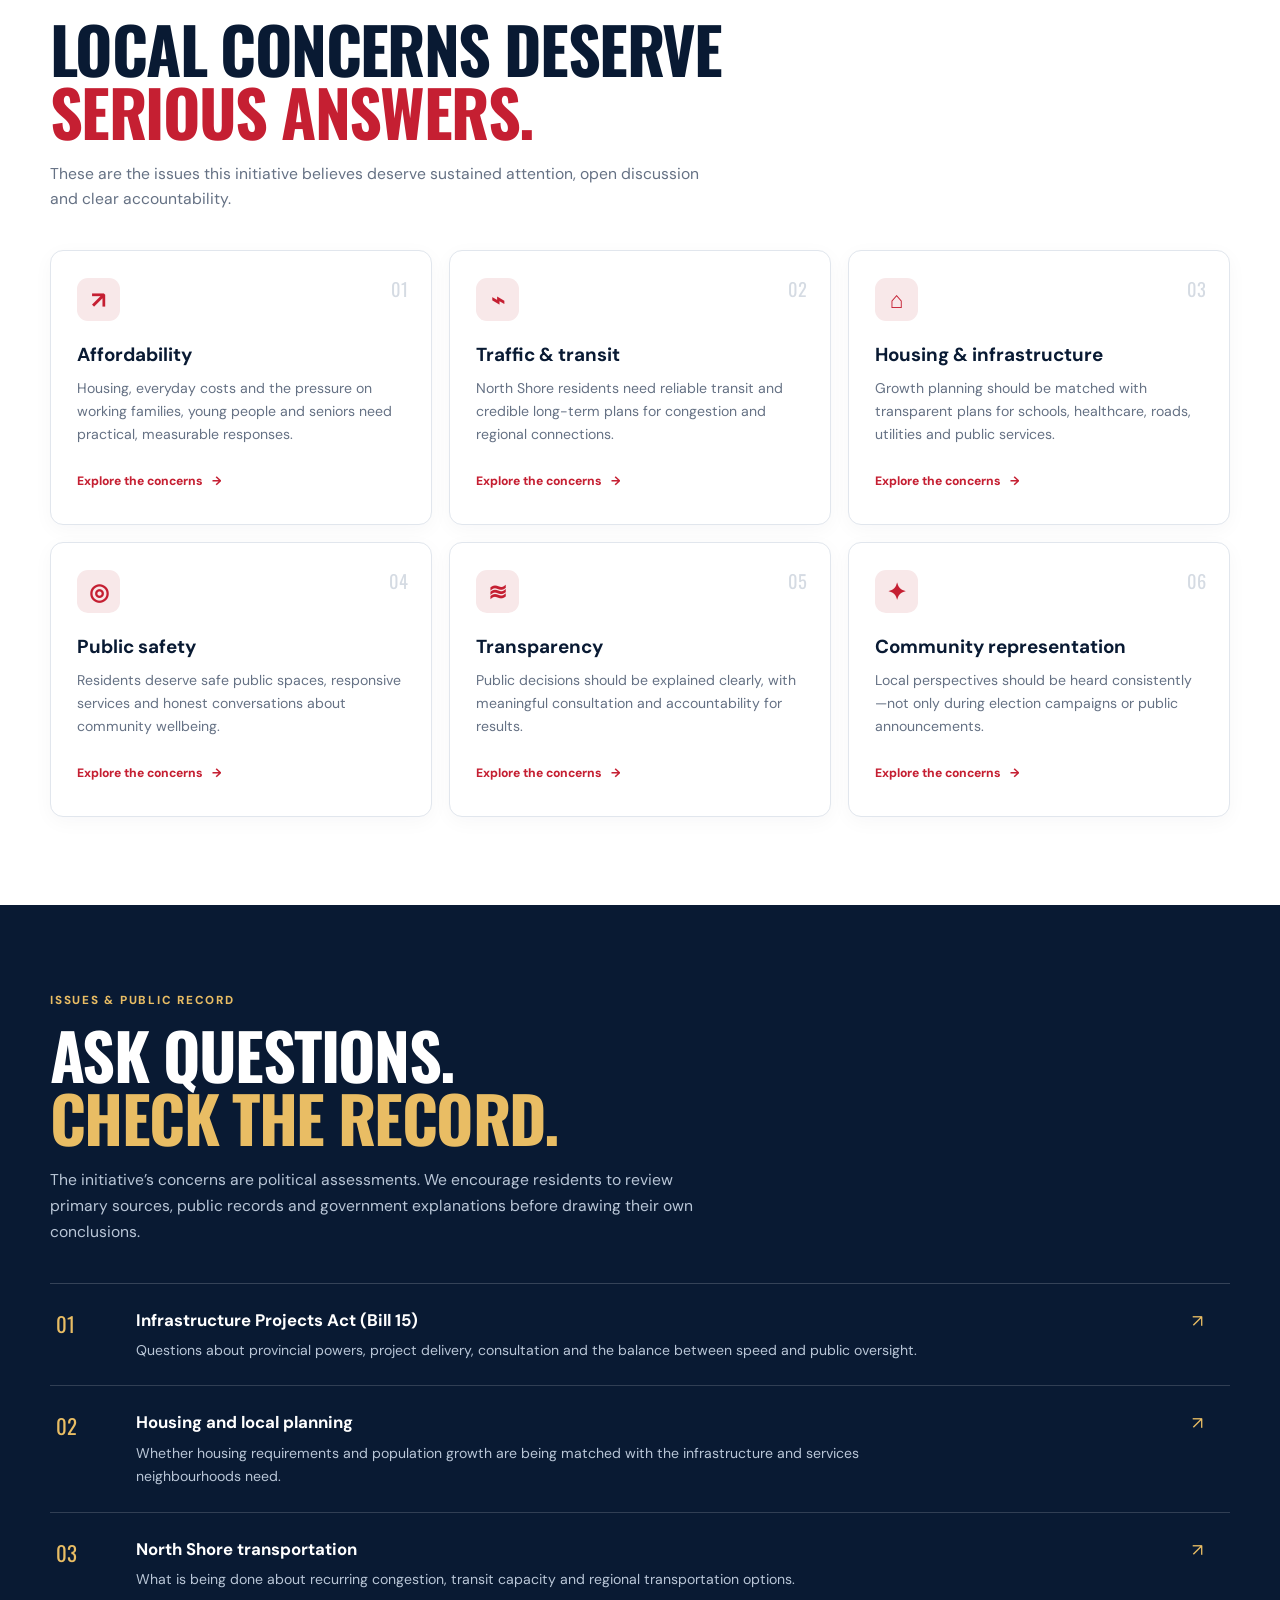
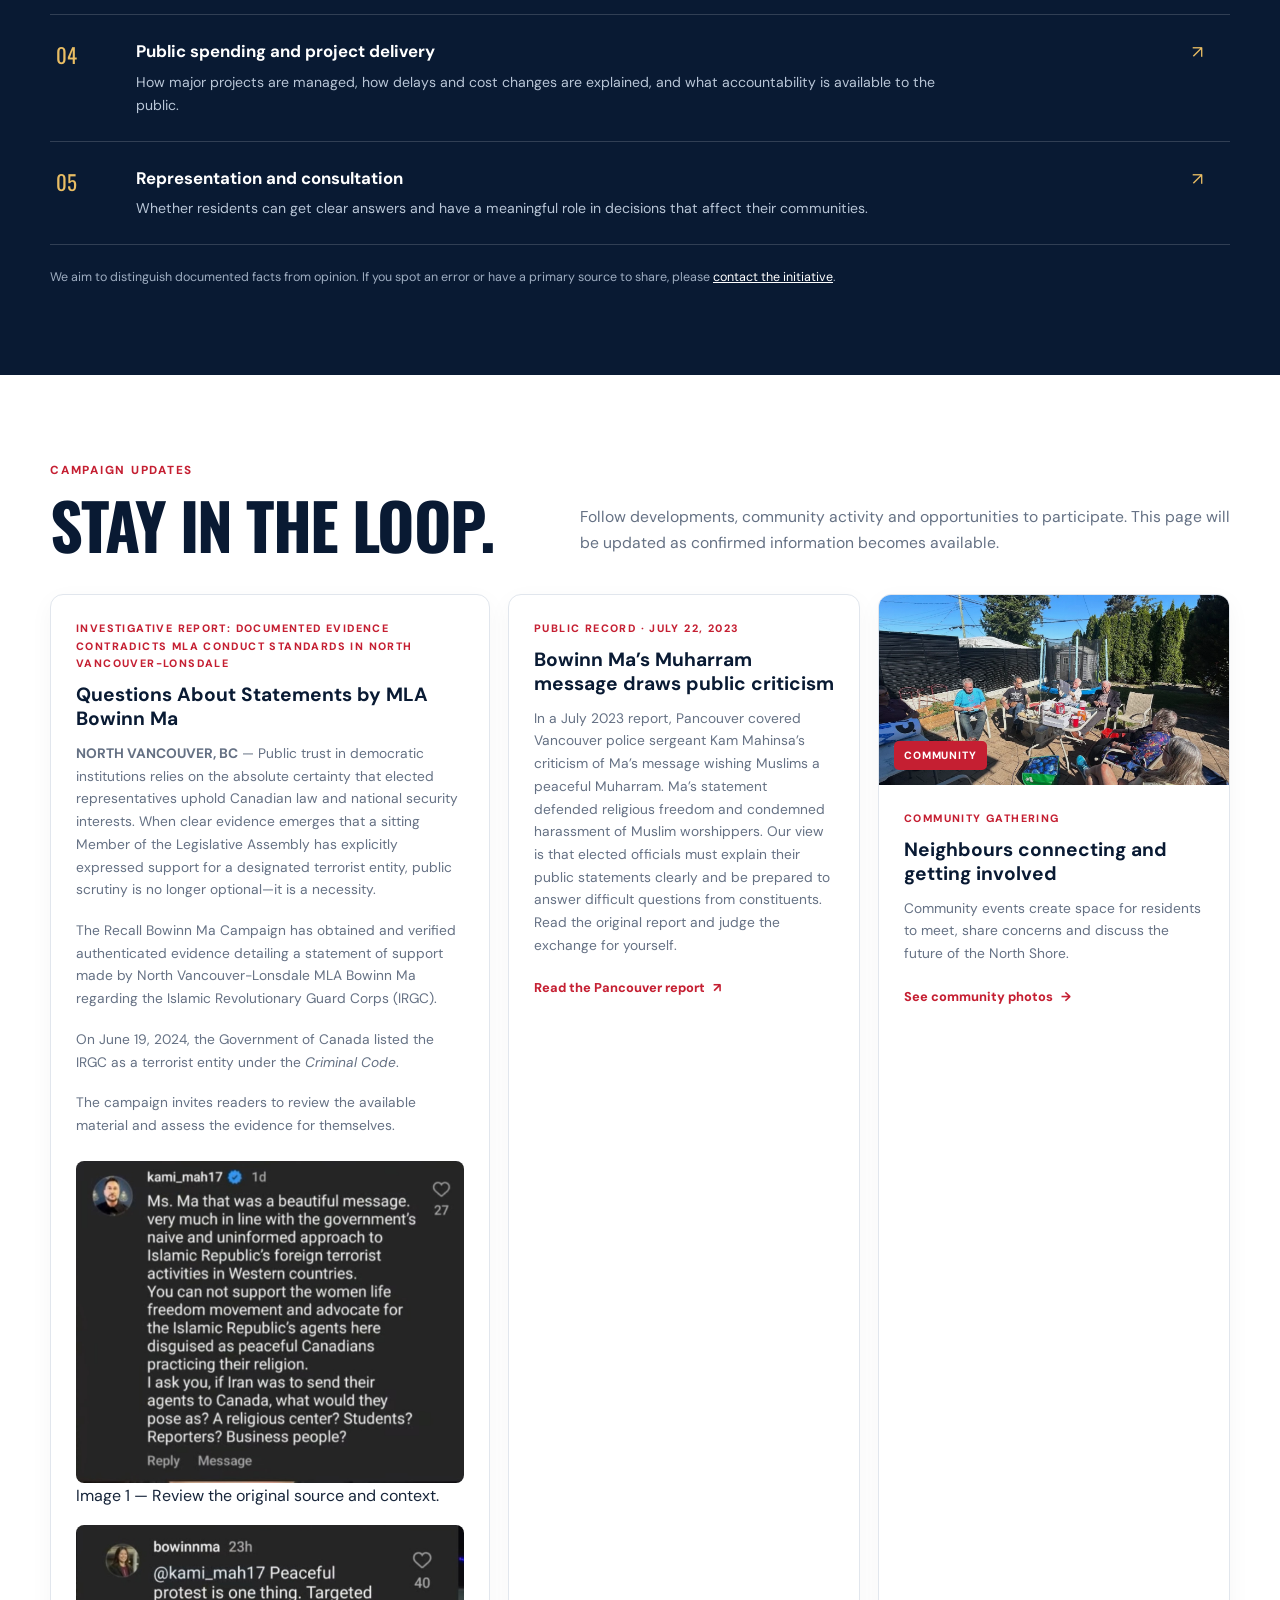
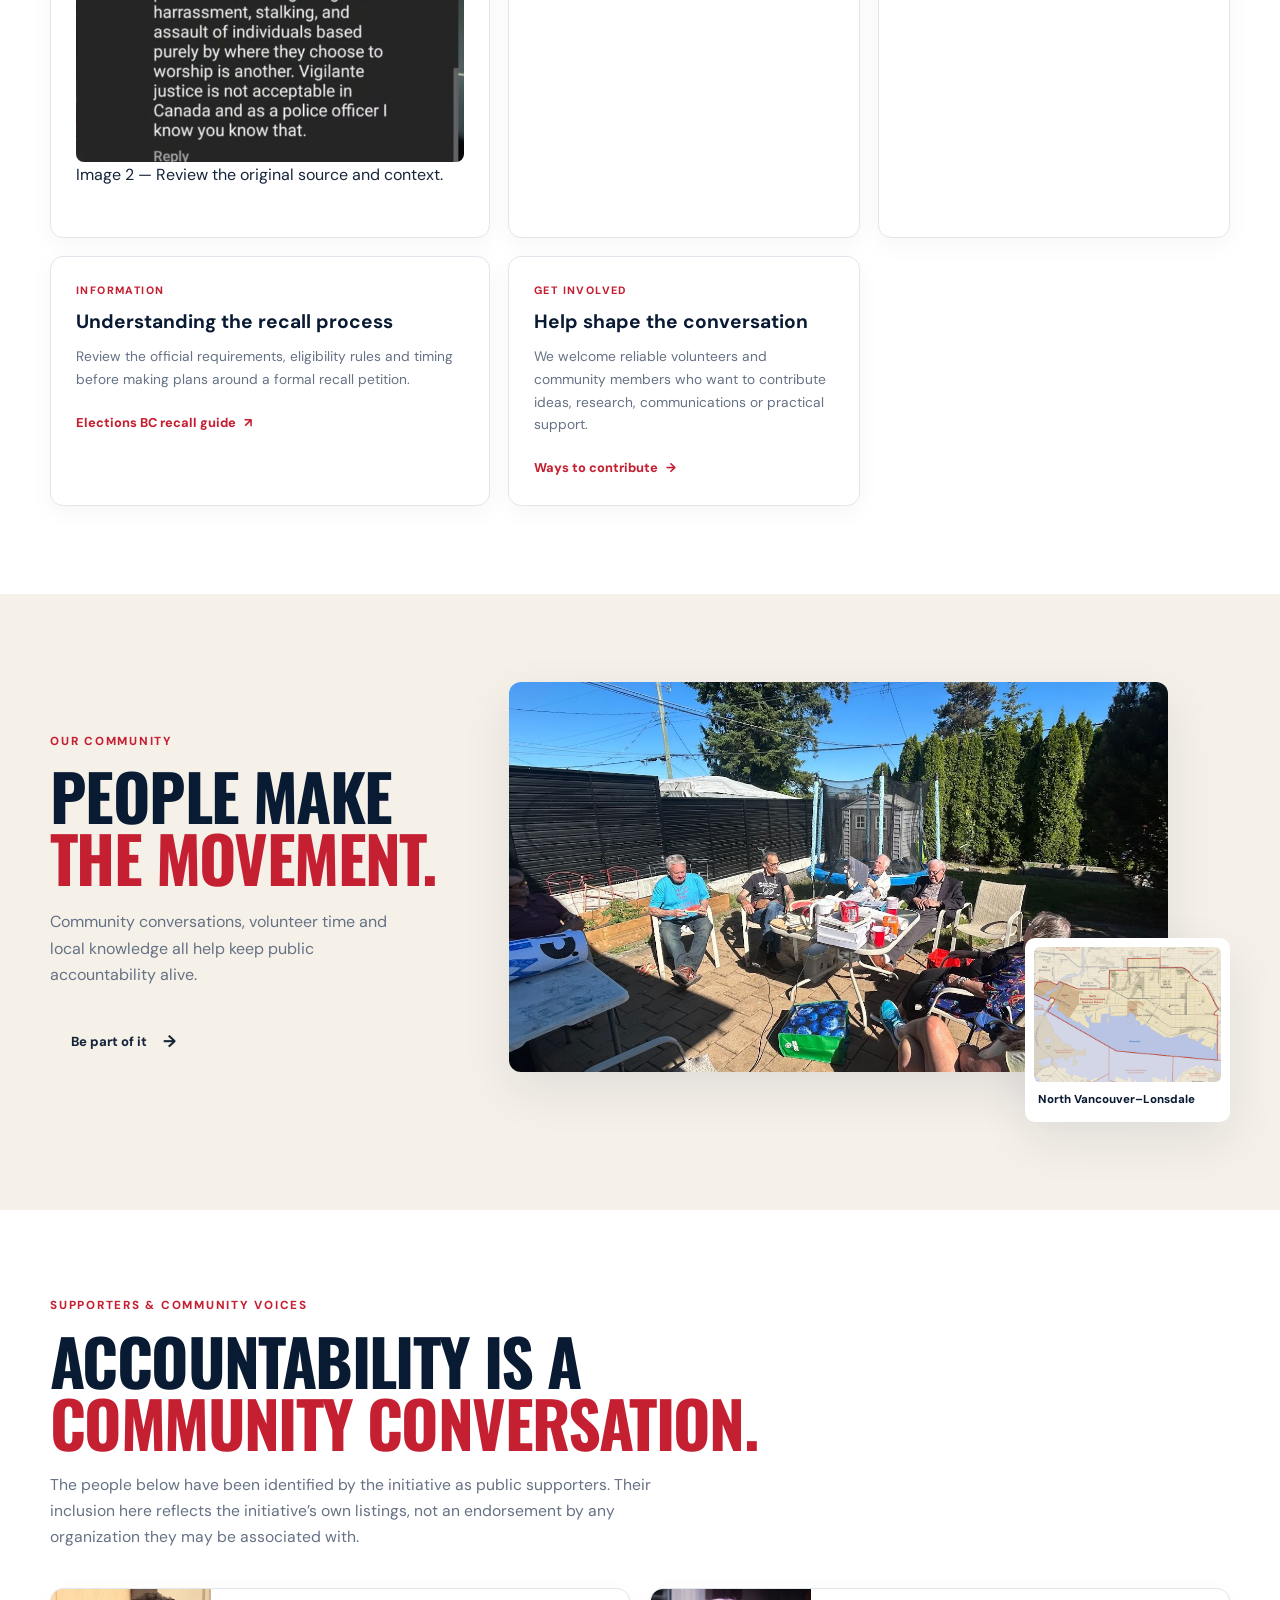
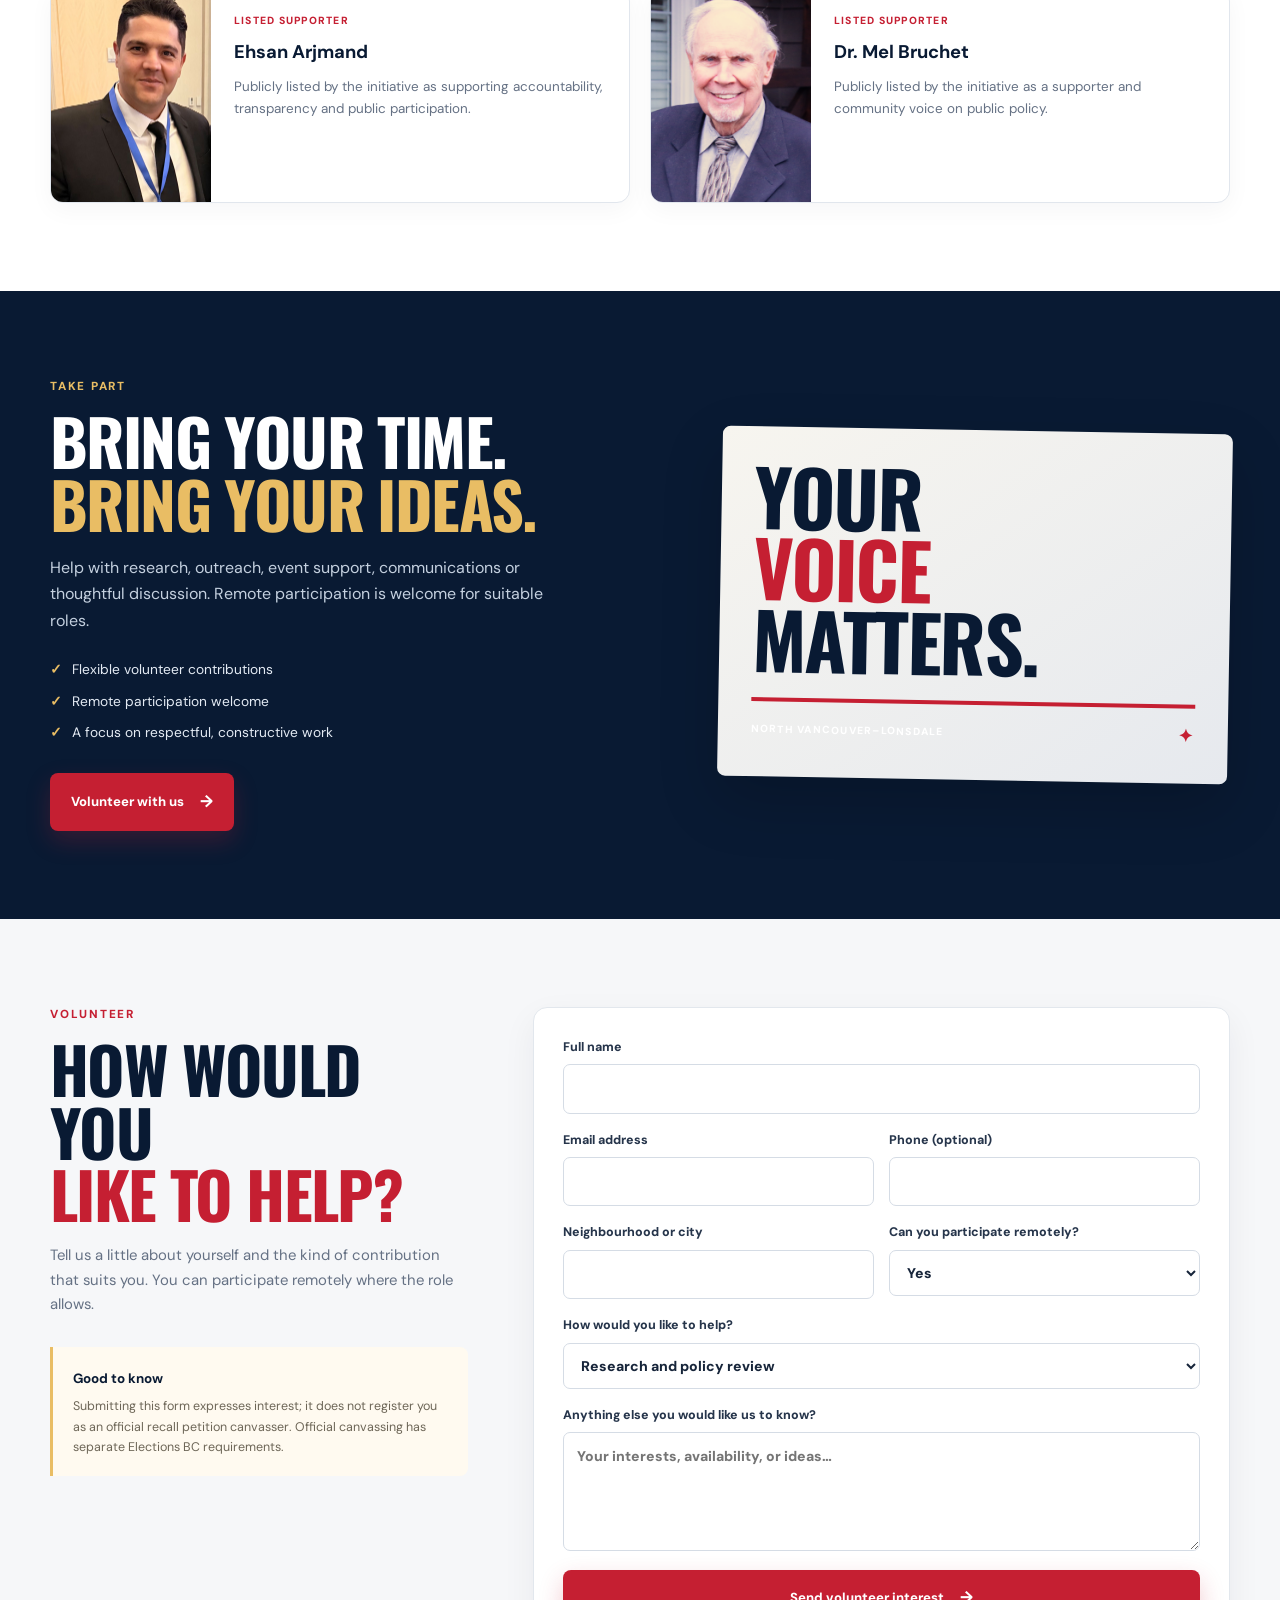
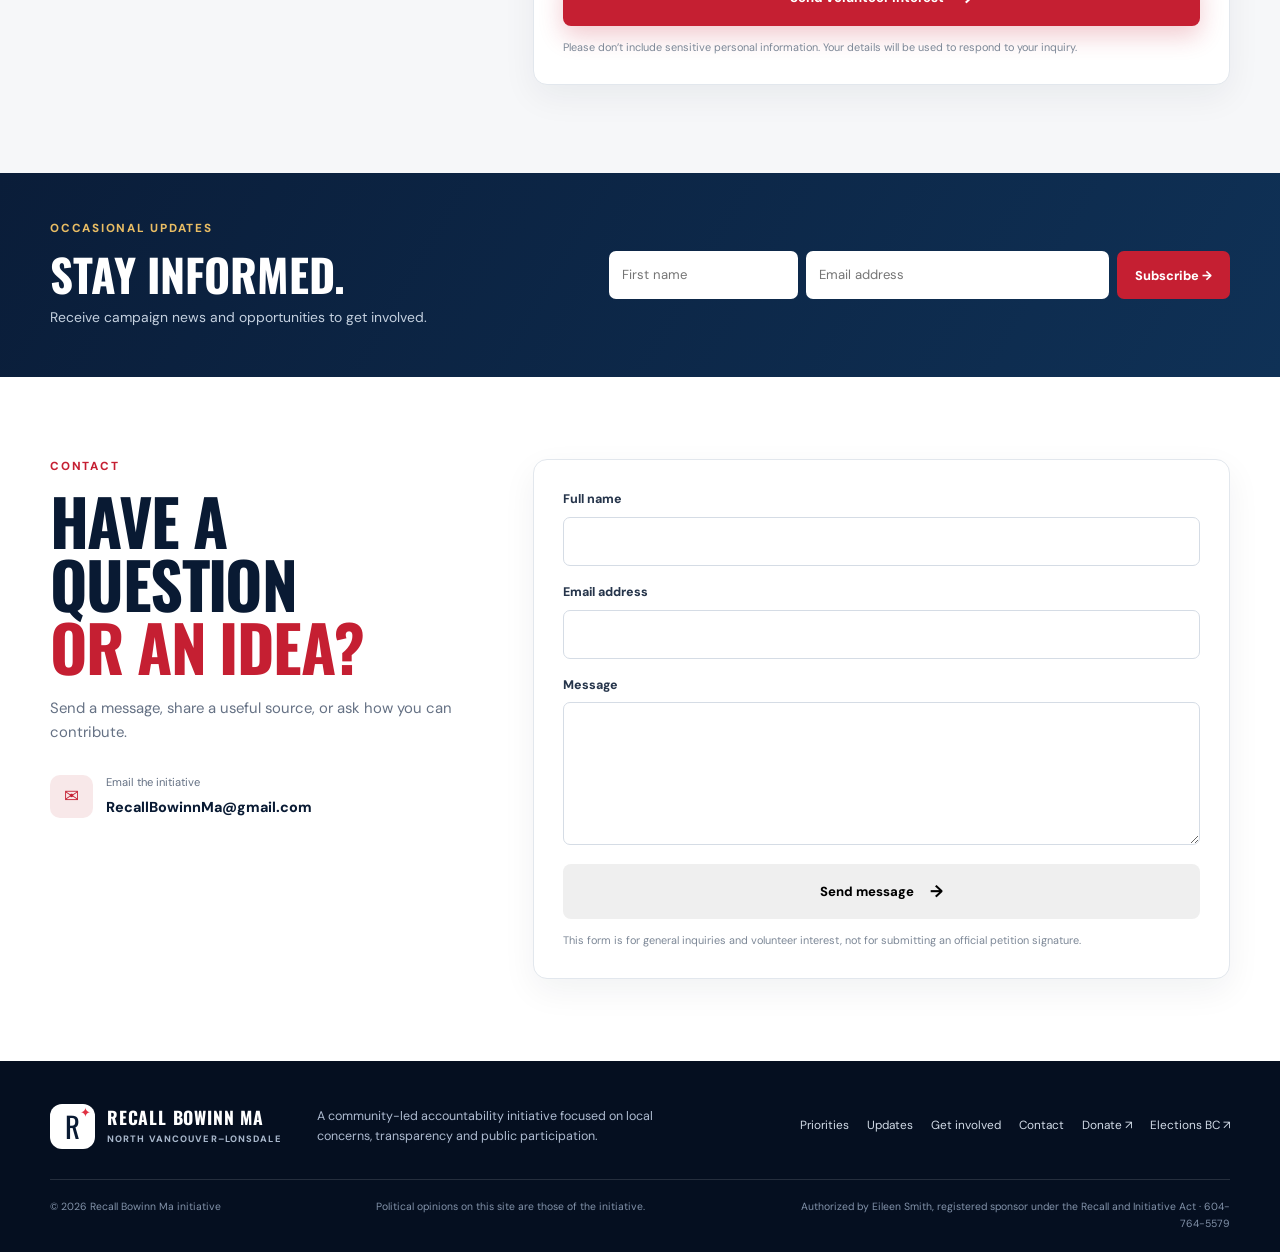
==== commit 60154281: "Update index.html" ====
--- a/index.html
+++ b/index.html
@@ -29,7 +29,7 @@
 <article><span class="record-index">05</span><div><h3>Representation and consultation</h3><p>Whether residents can get clear answers and have a meaningful role in decisions that affect their communities.</p></div><span class="record-arrow">↗</span></article>
 </div><p class="source-note">We aim to distinguish documented facts from opinion. If you spot an error or have a primary source to share, please <a href="#contact">contact the initiative</a>.</p></div></section>
 <section class="section section-light" id="updates"><div class="container"><div class="section-heading heading-row"><div><p class="eyebrow">Campaign updates</p><h2>Stay in the loop.</h2></div><p>Follow developments, community activity and opportunities to participate. This page will be updated as confirmed information becomes available.</p></div><div class="updates-grid"> 
-  <article class="update-card update-feature">
+<article class="update-card update-feature" id="investigative-report">
   <div class="update-content">
     <p class="update-meta"> INVESTIGATIVE REPORT: Documented Evidence Contradicts MLA Conduct Standards in North Vancouver-Lonsdale </p>
 
@@ -45,7 +45,23 @@
      
     </p>
 
-    <p> The verified evidence is published in full below. </p>
+    <p> 
+<p>The campaign invites readers to review the available material and assess the evidence for themselves.</p>
+
+<div class="investigation-photos" style="display:grid;grid-template-columns:repeat(auto-fit,minmax(220px,1fr));gap:16px;margin:24px 0;">
+
+  <figure style="margin:0;">
+    <img src="1000124388.jpeg" alt="First image included in the campaign report" loading="lazy" style="width:100%;height:auto;border-radius:8px;">
+    <figcaption>Image 1 — Review the original source and context.</figcaption>
+  </figure>
+
+  <figure style="margin:0;">
+    <img src="1000124390.jpeg" alt="Second image included in the campaign report" loading="lazy" style="width:100%;height:auto;border-radius:8px;">
+    <figcaption>Image 2 — Review the original source and context.</figcaption>
+  </figure>
+
+</div>
+ </p>
 
   </div>
 </article>
@@ -140,7 +156,7 @@
     <p class="popup-label">Campaign Investigation</p>
     <h2 id="report-popup-title">Questions About Alleged Statements by MLA Bowinn Ma</h2>
     <p>Read the campaign's report and review the available documentation and sources.</p>
-    <a class="popup-learn-more" href="#updates" id="report-popup-learn-more">Learn More &rarr;</a>
+<a class="popup-learn-more" href="#investigative-report" id="report-popup-learn-more">Learn More &rarr;</a>
   </div>
 </div>
 <script>
